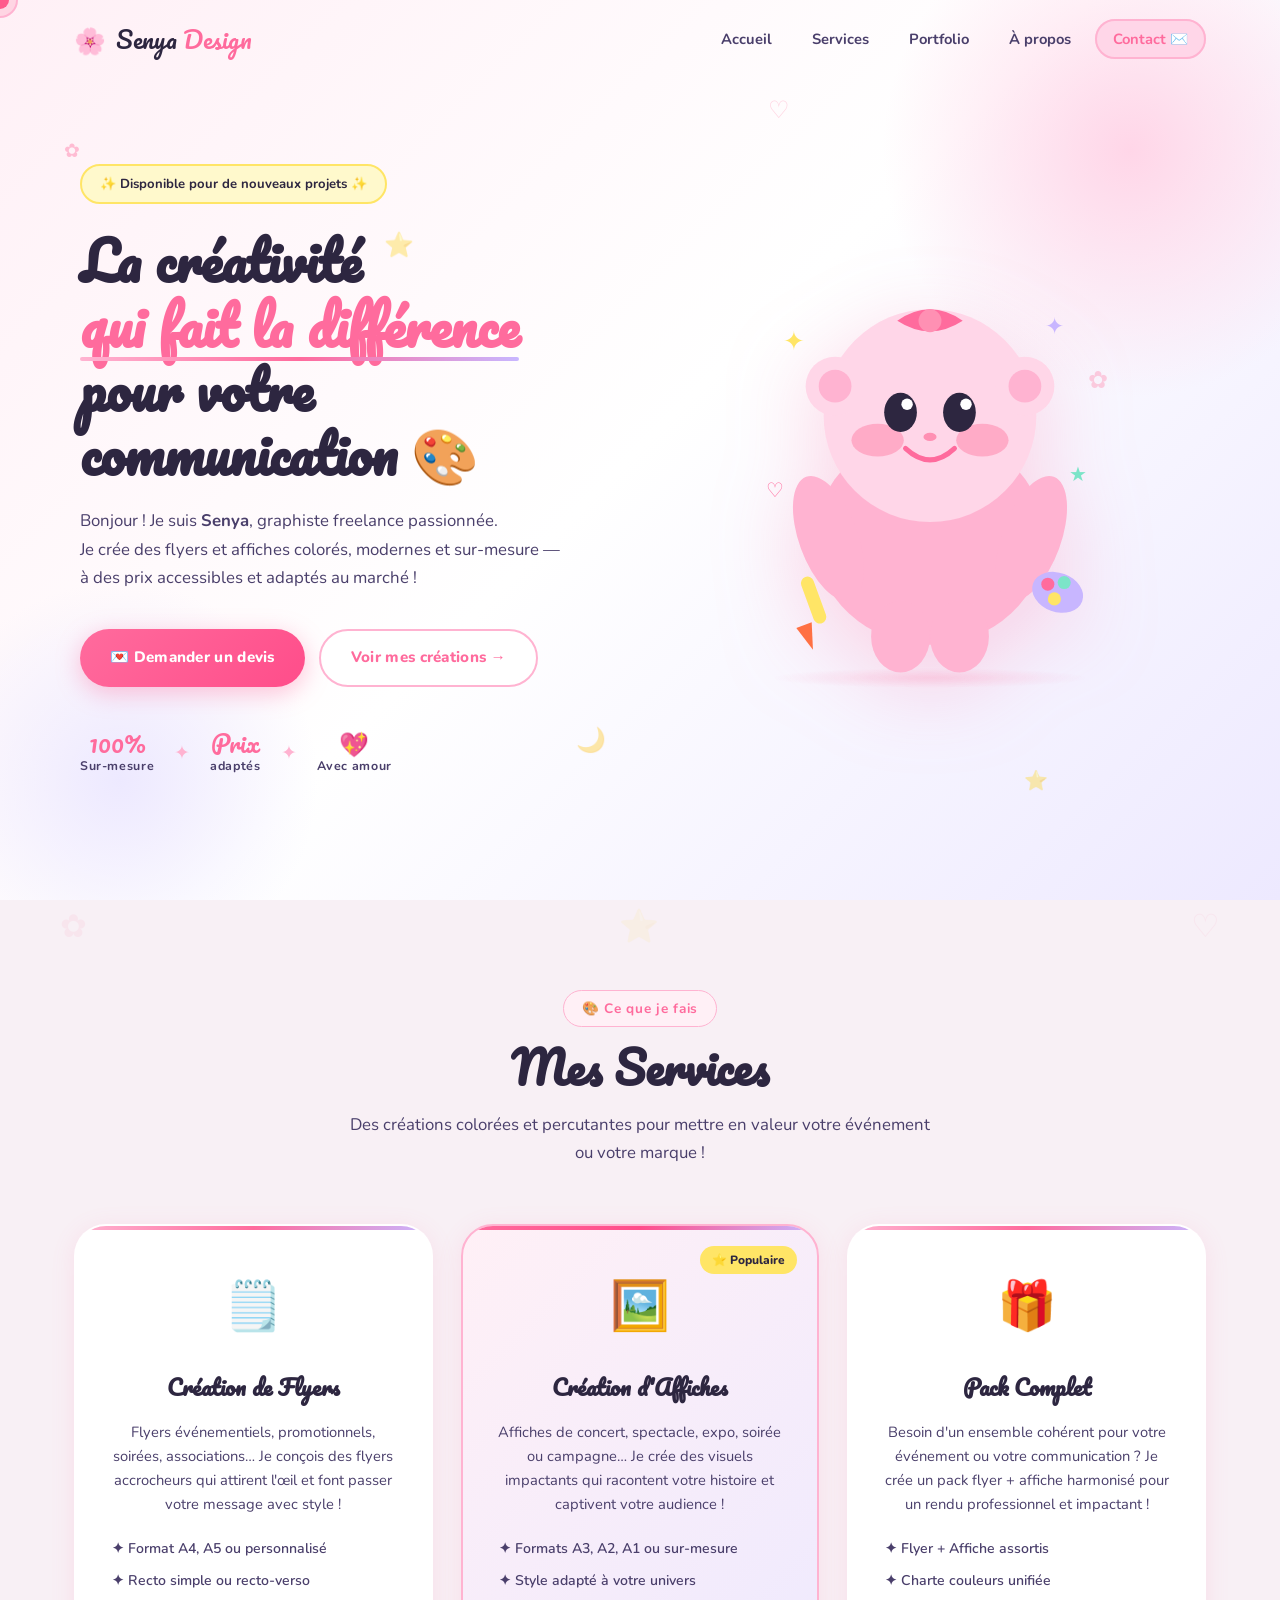
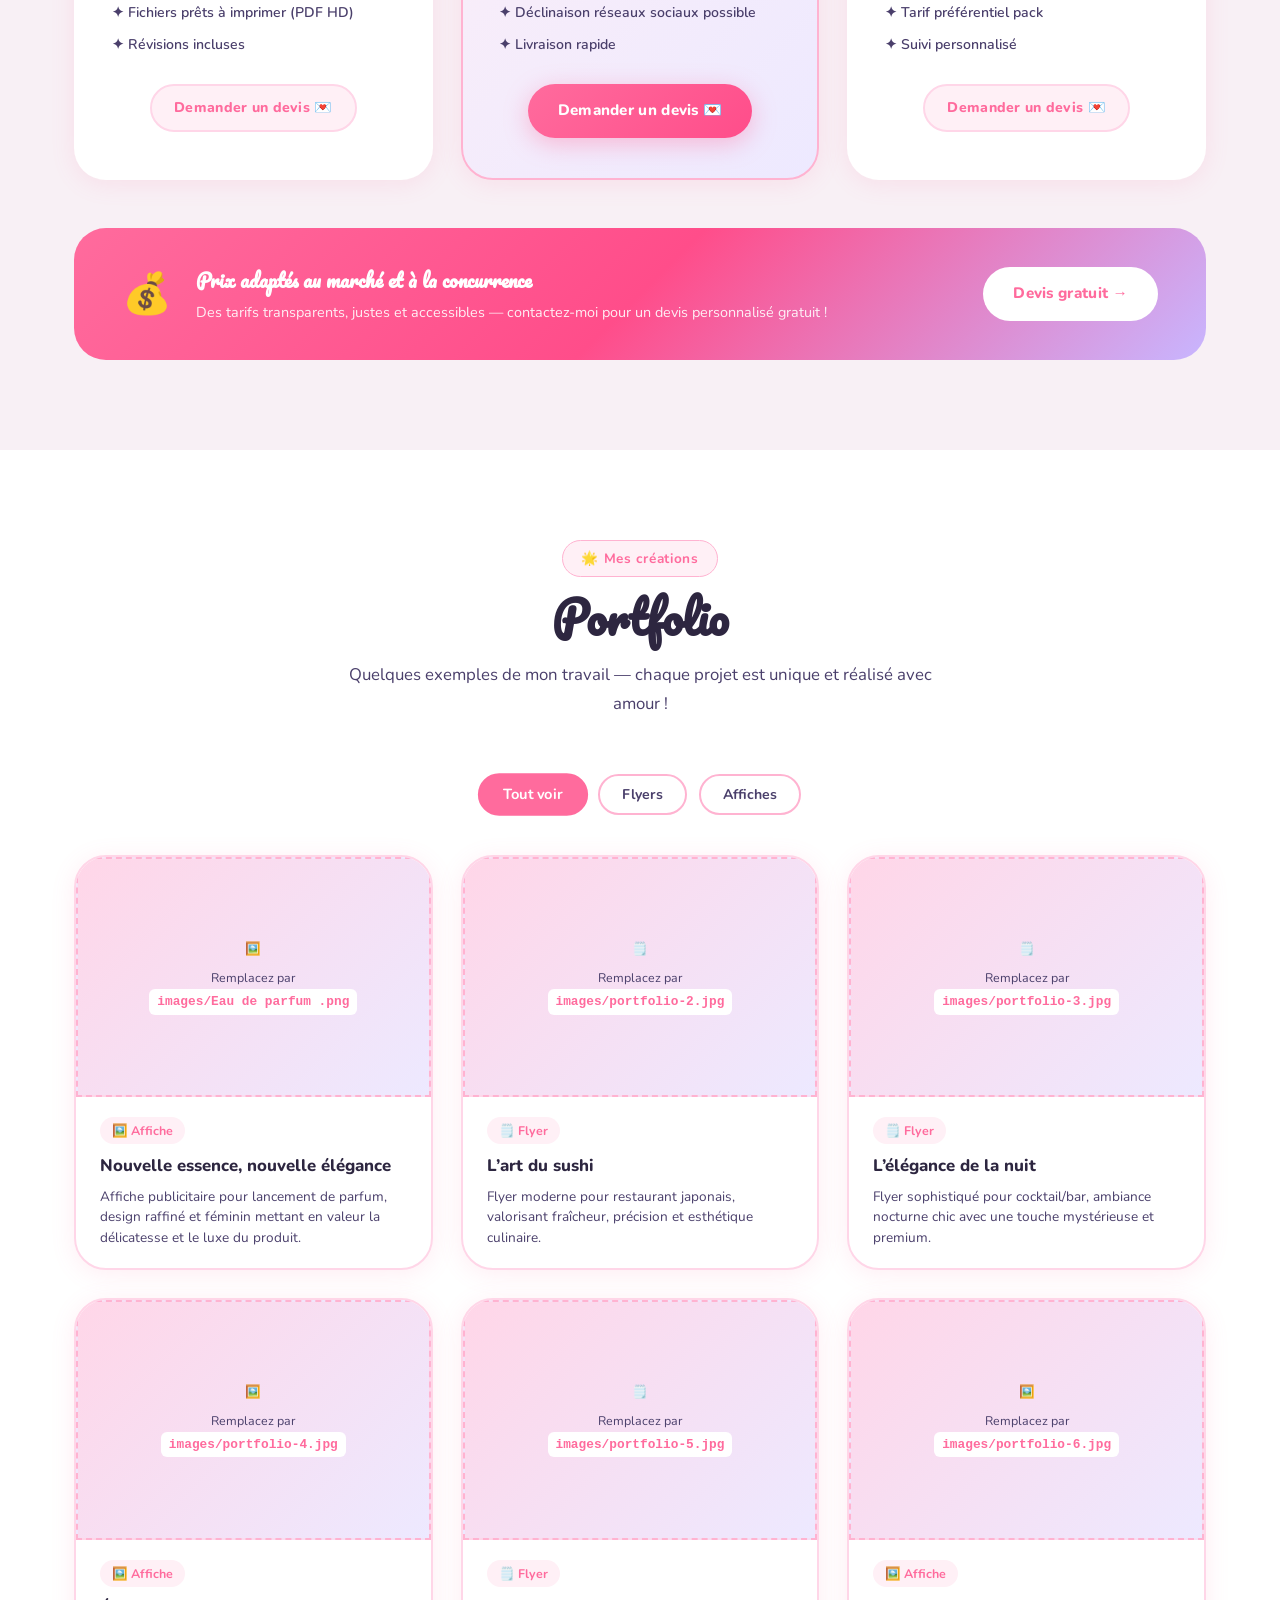
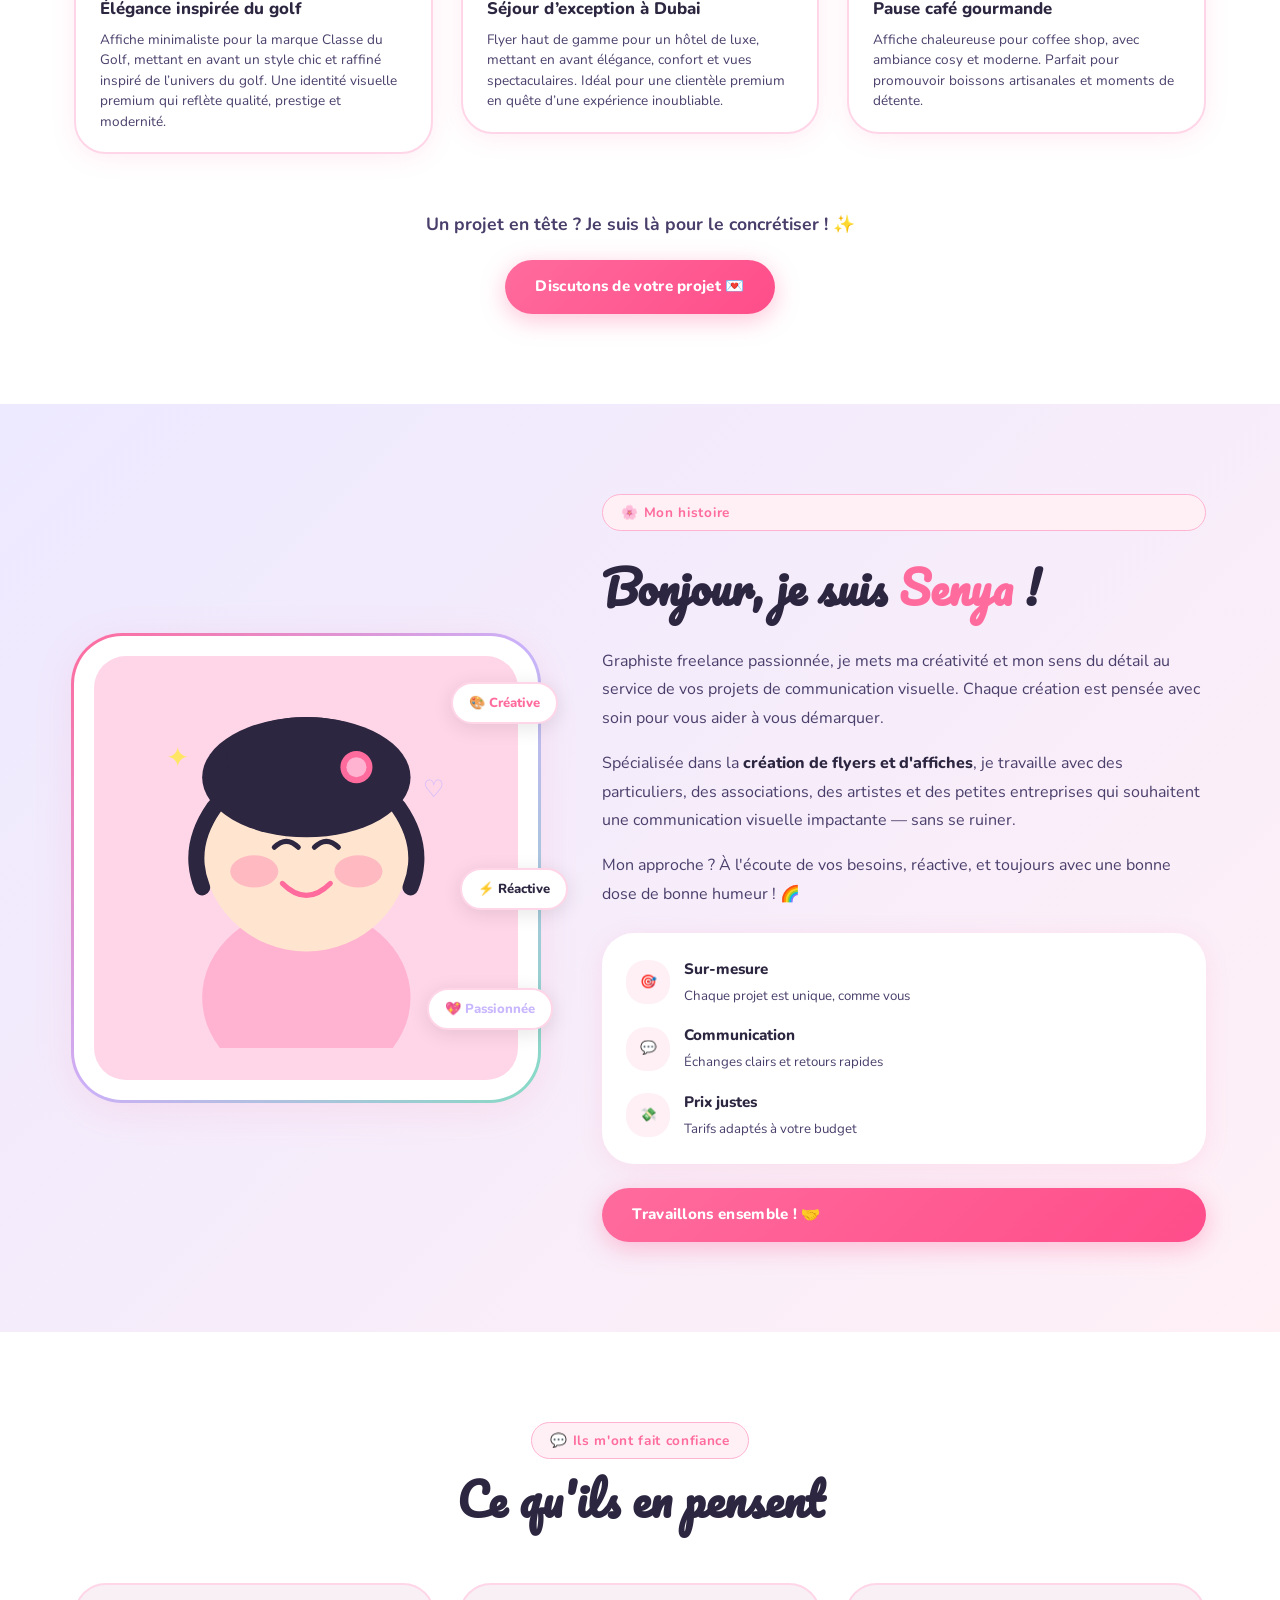
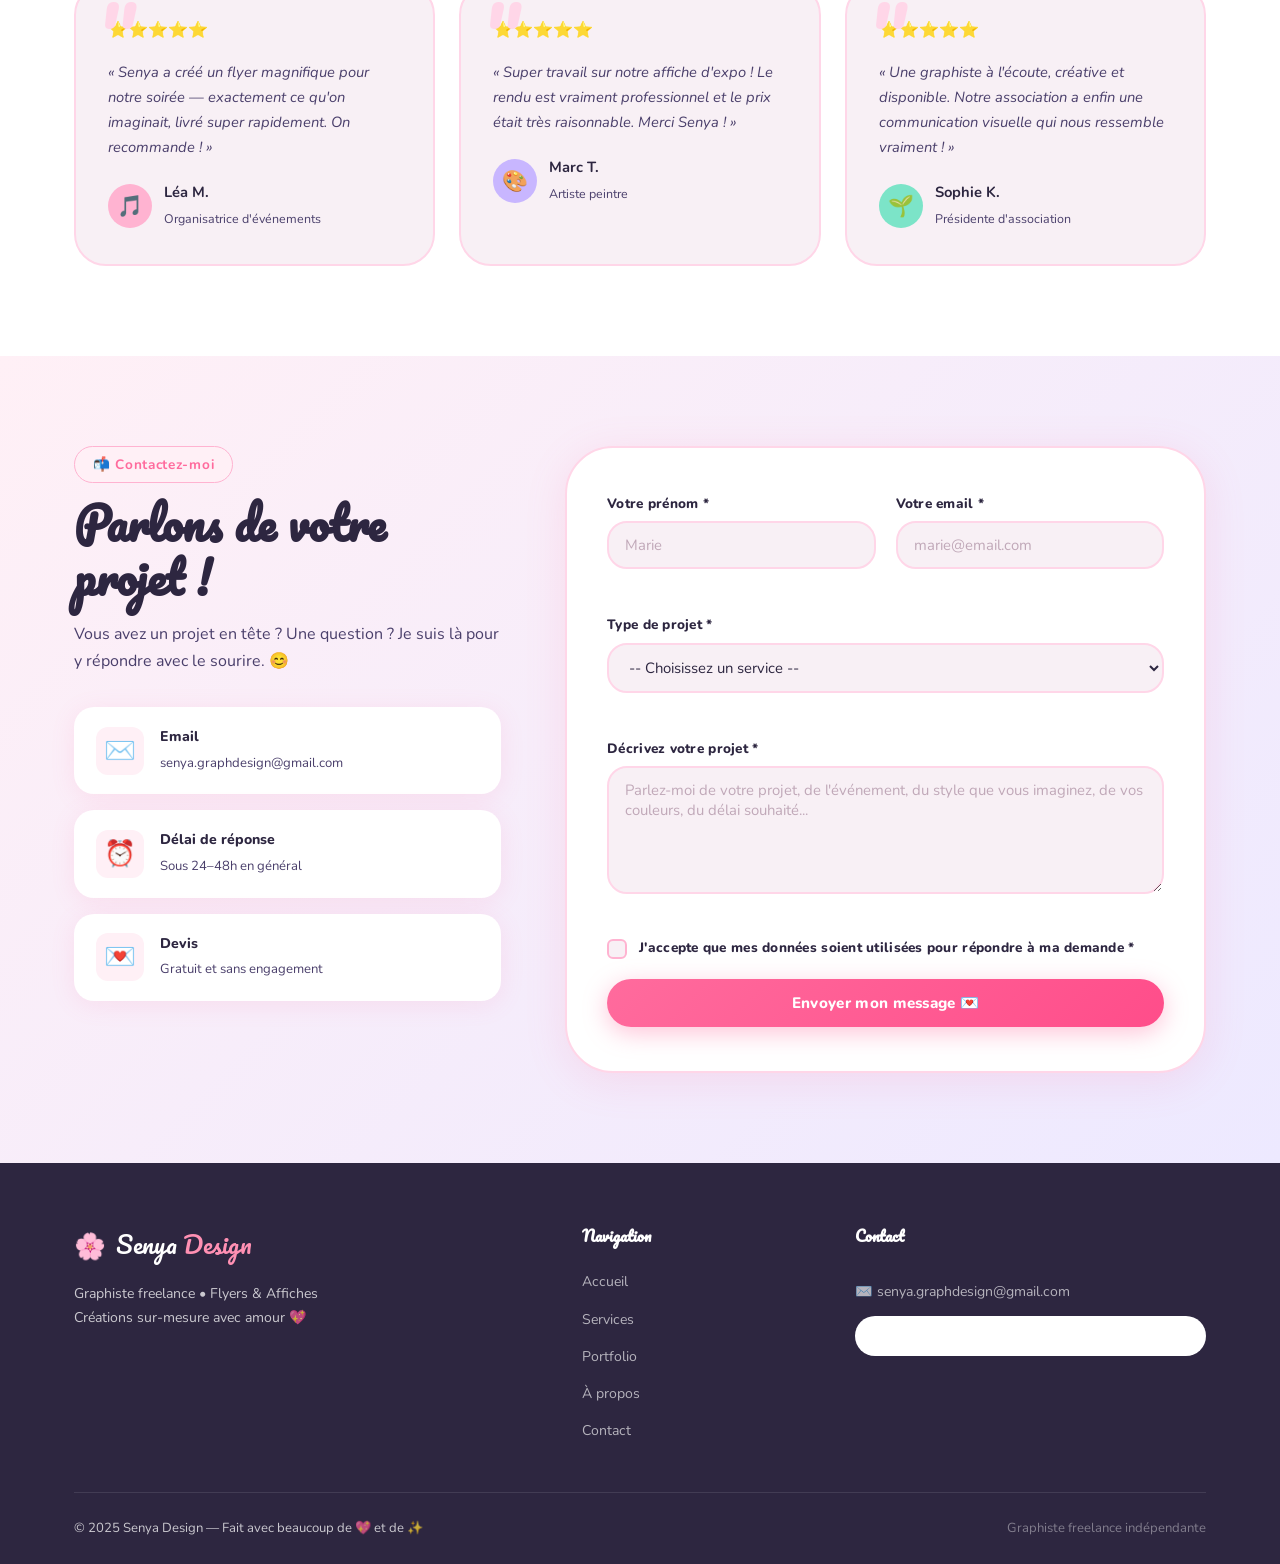
==== index.html @ 4366ac1c "Add files via upload" ====
<!DOCTYPE html>
<html lang="fr">
<head>
  <!-- =============================================
       META & SEO
       ============================================= -->
  <meta charset="UTF-8" />
  <meta name="viewport" content="width=device-width, initial-scale=1.0" />
  <meta name="description" content="Senya Design – Graphiste freelance spécialisée dans la création de flyers et affiches. Des créations colorées, modernes et à prix adaptés." />
  <meta name="keywords" content="graphiste freelance, flyers, affiches, création graphique, Senya Design" />
  <meta name="author" content="Senya Design" />
  <title>Senya Design ✨ – Graphiste Freelance</title>

  <!-- Feuille de style principale -->
  <link rel="stylesheet" href="style.css" />

  <!-- Google Fonts : Nunito (corps) + Pacifico (titres) -->
  <link rel="preconnect" href="https://fonts.googleapis.com" />
  <link rel="preconnect" href="https://fonts.gstatic.com" crossorigin />
  <link href="https://fonts.googleapis.com/css2?family=Nunito:wght@400;600;700;800;900&family=Pacifico&display=swap" rel="stylesheet" />
</head>
<body>

  <!-- =============================================
       CURSEUR PERSONNALISÉ
       ============================================= -->
  <div class="cursor" id="cursor"></div>
  <div class="cursor-trail" id="cursorTrail"></div>

  <!-- =============================================
       NAVIGATION
       ============================================= -->
  <header id="navbar">
    <nav class="nav-container">
      <!-- Logo -->
      <a href="#accueil" class="logo">
        <span class="logo-icon">🌸</span>
        <span class="logo-text">Senya <span class="logo-accent">Design</span></span>
      </a>

      <!-- Liens de navigation (desktop) -->
      <ul class="nav-links" id="navLinks">
        <li><a href="#accueil" class="nav-link">Accueil</a></li>
        <li><a href="#services" class="nav-link">Services</a></li>
        <li><a href="#portfolio" class="nav-link">Portfolio</a></li>
        <li><a href="#apropos" class="nav-link">À propos</a></li>
        <li><a href="#contact" class="nav-link nav-cta">Contact ✉️</a></li>
      </ul>

      <!-- Bouton hamburger (mobile) -->
      <button class="hamburger" id="hamburger" aria-label="Menu" aria-expanded="false">
        <span></span>
        <span></span>
        <span></span>
      </button>
    </nav>
  </header>

  <!-- =============================================
       HERO – SECTION ACCUEIL
       ============================================= -->
  <section id="accueil" class="hero">
    <!-- Éléments décoratifs flottants en arrière-plan -->
    <div class="floating-shapes" aria-hidden="true">
      <div class="shape shape-1">✿</div>
      <div class="shape shape-2">⭐</div>
      <div class="shape shape-3">♡</div>
      <div class="shape shape-4">✦</div>
      <div class="shape shape-5">🌙</div>
      <div class="shape shape-6">✿</div>
      <div class="shape shape-7">♡</div>
      <div class="shape shape-8">⭐</div>
    </div>

    <div class="hero-content">
      <!-- Badge animé -->
      <div class="hero-badge fade-in">✨ Disponible pour de nouveaux projets ✨</div>

      <!-- Titre principal -->
      <h1 class="hero-title fade-in delay-1">
        La créativité
        <span class="title-highlight">qui fait la différence</span>
        pour votre communication 🎨
      </h1>

      <!-- Sous-titre -->
      <p class="hero-subtitle fade-in delay-2">
        Bonjour ! Je suis <strong>Senya</strong>, graphiste freelance passionnée.<br />
        Je crée des flyers et affiches colorés, modernes et sur-mesure — à des prix accessibles et adaptés au marché !
      </p>

      <!-- Boutons call-to-action -->
      <div class="hero-buttons fade-in delay-3">
        <a href="#contact" class="btn btn-primary">
          💌 Demander un devis
        </a>
        <a href="#portfolio" class="btn btn-secondary">
          Voir mes créations →
        </a>
      </div>

      <!-- Petits indicateurs de confiance -->
      <div class="hero-stats fade-in delay-4">
        <div class="stat">
          <span class="stat-number">100%</span>
          <span class="stat-label">Sur-mesure</span>
        </div>
        <div class="stat-divider">✦</div>
        <div class="stat">
          <span class="stat-number">Prix</span>
          <span class="stat-label">adaptés</span>
        </div>
        <div class="stat-divider">✦</div>
        <div class="stat">
          <span class="stat-number">💖</span>
          <span class="stat-label">Avec amour</span>
        </div>
      </div>
    </div>

    <!-- Mascotte kawaii (SVG inline) -->
    <div class="hero-mascot fade-in delay-2" aria-hidden="true">
      <svg viewBox="0 0 220 260" xmlns="http://www.w3.org/2000/svg" class="mascot-svg">
        <!-- Corps principal -->
        <ellipse cx="110" cy="175" rx="70" ry="65" fill="#FFB3D1"/>
        <!-- Tête -->
        <circle cx="110" cy="100" r="65" fill="#FFD6E8"/>
        <!-- Joues roses -->
        <ellipse cx="78" cy="115" rx="16" ry="10" fill="#FF90B3" opacity="0.6"/>
        <ellipse cx="142" cy="115" rx="16" ry="10" fill="#FF90B3" opacity="0.6"/>
        <!-- Yeux -->
        <ellipse cx="92" cy="98" rx="10" ry="12" fill="#2D2640"/>
        <ellipse cx="128" cy="98" rx="10" ry="12" fill="#2D2640"/>
        <!-- Reflets des yeux -->
        <circle cx="96" cy="93" r="3.5" fill="white"/>
        <circle cx="132" cy="93" r="3.5" fill="white"/>
        <!-- Bouche souriante -->
        <path d="M95 120 Q110 134 125 120" stroke="#FF6B9D" stroke-width="3" fill="none" stroke-linecap="round"/>
        <!-- Nez -->
        <ellipse cx="110" cy="113" rx="4" ry="2.5" fill="#FF90B3"/>
        <!-- Oreilles rondes / accessoires kawaii -->
        <circle cx="52" cy="82" r="18" fill="#FFD6E8"/>
        <circle cx="52" cy="82" r="10" fill="#FFB3D1"/>
        <circle cx="168" cy="82" r="18" fill="#FFD6E8"/>
        <circle cx="168" cy="82" r="10" fill="#FFB3D1"/>
        <!-- Petit nœud sur la tête -->
        <path d="M90 42 Q110 28 130 42 Q110 55 90 42Z" fill="#FF6B9D"/>
        <circle cx="110" cy="42" r="7" fill="#FF90B3"/>
        <!-- Bras avec crayon -->
        <ellipse cx="48" cy="175" rx="18" ry="40" fill="#FFB3D1" transform="rotate(-20 48 175)"/>
        <rect x="30" y="200" width="8" height="30" rx="4" fill="#FFE566" transform="rotate(-20 30 200)"/>
        <polygon points="28,228 38,228 33,244" fill="#FF7043" transform="rotate(-20 33 228)"/>
        <!-- Bras droit -->
        <ellipse cx="172" cy="175" rx="18" ry="40" fill="#FFB3D1" transform="rotate(20 172 175)"/>
        <!-- Palette dans la main droite -->
        <ellipse cx="188" cy="208" rx="16" ry="12" fill="#C8B6FF" transform="rotate(20 188 208)"/>
        <circle cx="182" cy="203" r="4" fill="#FF6B9D"/>
        <circle cx="192" cy="202" r="4" fill="#7CE4C8"/>
        <circle cx="186" cy="212" r="4" fill="#FFE566"/>
        <!-- Jambes -->
        <ellipse cx="92" cy="235" rx="18" ry="22" fill="#FFB3D1"/>
        <ellipse cx="128" cy="235" rx="18" ry="22" fill="#FFB3D1"/>
        <!-- Petites étoiles autour -->
        <text x="20" y="60" font-size="16" fill="#FFE566">✦</text>
        <text x="180" y="50" font-size="14" fill="#C8B6FF">✦</text>
        <text x="10" y="150" font-size="12" fill="#FF6B9D">♡</text>
        <text x="195" y="140" font-size="12" fill="#7CE4C8">★</text>
      </svg>
      <!-- Ombre au sol -->
      <div class="mascot-shadow"></div>
    </div>
  </section>

  <!-- =============================================
       SERVICES
       ============================================= -->
  <section id="services" class="services section">
    <!-- Décoration en arrière-plan -->
    <div class="section-deco" aria-hidden="true">
      <span>✿</span><span>⭐</span><span>♡</span>
    </div>

    <div class="container">
      <div class="section-header">
        <span class="section-tag">🎨 Ce que je fais</span>
        <h2 class="section-title">Mes Services</h2>
        <p class="section-subtitle">Des créations colorées et percutantes pour mettre en valeur votre événement ou votre marque !</p>
      </div>

      <div class="services-grid">
        <!-- Carte Service 1 : Flyers -->
        <article class="service-card reveal">
          <div class="service-icon">🗒️</div>
          <h3 class="service-title">Création de Flyers</h3>
          <p class="service-desc">
            Flyers événementiels, promotionnels, soirées, associations… Je conçois des flyers accrocheurs qui attirent l'œil et font passer votre message avec style !
          </p>
          <ul class="service-list">
            <li>✦ Format A4, A5 ou personnalisé</li>
            <li>✦ Recto simple ou recto-verso</li>
            <li>✦ Fichiers prêts à imprimer (PDF HD)</li>
            <li>✦ Révisions incluses</li>
          </ul>
          <a href="#contact" class="btn btn-card">Demander un devis 💌</a>
        </article>

        <!-- Carte Service 2 : Affiches -->
        <article class="service-card service-card--featured reveal">
          <div class="featured-badge">⭐ Populaire</div>
          <div class="service-icon">🖼️</div>
          <h3 class="service-title">Création d'Affiches</h3>
          <p class="service-desc">
            Affiches de concert, spectacle, expo, soirée ou campagne… Je crée des visuels impactants qui racontent votre histoire et captivent votre audience !
          </p>
          <ul class="service-list">
            <li>✦ Formats A3, A2, A1 ou sur-mesure</li>
            <li>✦ Style adapté à votre univers</li>
            <li>✦ Déclinaison réseaux sociaux possible</li>
            <li>✦ Livraison rapide</li>
          </ul>
          <a href="#contact" class="btn btn-primary">Demander un devis 💌</a>
        </article>

        <!-- Carte Service 3 : Pack -->
        <article class="service-card reveal">
          <div class="service-icon">🎁</div>
          <h3 class="service-title">Pack Complet</h3>
          <p class="service-desc">
            Besoin d'un ensemble cohérent pour votre événement ou votre communication ? Je crée un pack flyer + affiche harmonisé pour un rendu professionnel et impactant !
          </p>
          <ul class="service-list">
            <li>✦ Flyer + Affiche assortis</li>
            <li>✦ Charte couleurs unifiée</li>
            <li>✦ Tarif préférentiel pack</li>
            <li>✦ Suivi personnalisé</li>
          </ul>
          <a href="#contact" class="btn btn-card">Demander un devis 💌</a>
        </article>
      </div>

      <!-- Bandeau tarifs -->
      <div class="pricing-banner reveal">
        <div class="pricing-icon">💰</div>
        <div class="pricing-text">
          <strong>Prix adaptés au marché et à la concurrence</strong>
          <span>Des tarifs transparents, justes et accessibles — contactez-moi pour un devis personnalisé gratuit !</span>
        </div>
        <a href="#contact" class="btn btn-white">Devis gratuit →</a>
      </div>
    </div>
  </section>

  <!-- =============================================
       PORTFOLIO
       ============================================= -->
  <section id="portfolio" class="portfolio section">
    <div class="container">
      <div class="section-header">
        <span class="section-tag">🌟 Mes créations</span>
        <h2 class="section-title">Portfolio</h2>
        <p class="section-subtitle">Quelques exemples de mon travail — chaque projet est unique et réalisé avec amour !</p>
      </div>

      <!-- Filtres portfolio -->
      <div class="portfolio-filters reveal">
        <button class="filter-btn filter-btn--active" data-filter="all">Tout voir</button>
        <button class="filter-btn" data-filter="flyer">Flyers</button>
        <button class="filter-btn" data-filter="affiche">Affiches</button>
      </div>

      <!-- ================================================
           GRILLE PORTFOLIO
           ================================================
           COMMENT AJOUTER VOS CRÉATIONS :
           1. Créez un dossier "images/" à côté de index.html
           2. Placez vos fichiers image dedans (JPG, PNG ou WebP)
           3. Remplacez le src="images/portfolio-X.jpg" par le
              nom exact de votre fichier
           4. Mettez à jour le titre, la description et la catégorie
              (data-category="flyer" ou data-category="affiche")
           5. Supprimez cette zone de commentaire quand c'est fait !
           ================================================ -->
      <div class="portfolio-grid" id="portfolioGrid">

        <!-- ✏️ ITEM 1 — Remplacez par votre 1ère création (Affiche) -->
        <article class="portfolio-item reveal" data-category="affiche">
          <div class="portfolio-card">

            <!-- 🖼️ REMPLACER ICI : changez "images/portfolio-1.jpg" par votre fichier image -->
            <!-- Taille recommandée : 800×600 px minimum, format JPG ou PNG -->
            <div class="portfolio-img-wrapper">
              <img
                src="images/Eau de parfum .png"
                alt="Affiche – votre titre ici"
                class="portfolio-img"
                loading="lazy"
                onerror="this.parentElement.classList.add('img-placeholder')"
              />
              <!-- Ce texte s'affiche uniquement si l'image est manquante -->
              <div class="placeholder-label">
                <span class="placeholder-icon">🖼️</span>
                <span>Remplacez par<br/><strong>images/Eau de parfum .png</strong></span>
              </div>
            </div>

            <div class="portfolio-info">
              <span class="portfolio-cat">🖼️ Affiche</span>
              <!-- ✏️ Changez le titre et la description ci-dessous -->
              <h3 class="portfolio-name">Nouvelle essence, nouvelle élégance</h3>
              <p class="portfolio-desc">Affiche publicitaire pour lancement de parfum, design raffiné et féminin mettant en valeur la délicatesse et le luxe du produit.</p>
            </div>
          </div>
        </article>

        <!-- ✏️ ITEM 2 — Remplacez par votre 2ème création (Flyer) -->
        <article class="portfolio-item reveal" data-category="flyer">
          <div class="portfolio-card">

            <!-- 🖼️ REMPLACER ICI : changez "images/portfolio-2.jpg" par votre fichier image -->
            <div class="portfolio-img-wrapper">
              <img
                src="images/sushi.png"
                alt="Flyer – votre titre ici"
                class="portfolio-img"
                loading="lazy"
                onerror="this.parentElement.classList.add('img-placeholder')"
              />
              <div class="placeholder-label">
                <span class="placeholder-icon">🗒️</span>
                <span>Remplacez par<br/><strong>images/portfolio-2.jpg</strong></span>
              </div>
            </div>

            <div class="portfolio-info">
              <span class="portfolio-cat">🗒️ Flyer</span>
              <h3 class="portfolio-name">L’art du sushi</h3>
              <p class="portfolio-desc">Flyer moderne pour restaurant japonais, valorisant fraîcheur, précision et esthétique culinaire.</p>
            </div>
          </div>
        </article>

        <!-- ✏️ ITEM 3 — Remplacez par votre 3ème création (Flyer) -->
        <article class="portfolio-item reveal" data-category="flyer">
          <div class="portfolio-card">

            <!-- 🖼️ REMPLACER ICI : changez "images/portfolio-3.jpg" par votre fichier image -->
            <div class="portfolio-img-wrapper">
              <img
                src="images/ruby.png"
                alt="Flyer – votre titre ici"
                class="portfolio-img"
                loading="lazy"
                onerror="this.parentElement.classList.add('img-placeholder')"
              />
              <div class="placeholder-label">
                <span class="placeholder-icon">🗒️</span>
                <span>Remplacez par<br/><strong>images/portfolio-3.jpg</strong></span>
              </div>
            </div>

            <div class="portfolio-info">
              <span class="portfolio-cat">🗒️ Flyer</span>
              <h3 class="portfolio-name">L’élégance de la nuit</h3>
              <p class="portfolio-desc">Flyer sophistiqué pour cocktail/bar, ambiance nocturne chic avec une touche mystérieuse et premium.</p>
            </div>
          </div>
        </article>

        <!-- ✏️ ITEM 4 — Remplacez par votre 4ème création (Affiche) -->
        <article class="portfolio-item reveal" data-category="affiche">
          <div class="portfolio-card">

            <!-- 🖼️ REMPLACER ICI : changez "images/portfolio-4.jpg" par votre fichier image -->
            <div class="portfolio-img-wrapper">
              <img
                src="images/place du golf.png"
                alt="Affiche – votre titre ici"
                class="portfolio-img"
                loading="lazy"
                onerror="this.parentElement.classList.add('img-placeholder')"
              />
              <div class="placeholder-label">
                <span class="placeholder-icon">🖼️</span>
                <span>Remplacez par<br/><strong>images/portfolio-4.jpg</strong></span>
              </div>
            </div>

            <div class="portfolio-info">
              <span class="portfolio-cat">🖼️ Affiche</span>
              <h3 class="portfolio-name">Élégance inspirée du golf</h3>
              <p class="portfolio-desc">Affiche minimaliste pour la marque Classe du Golf, mettant en avant un style chic et raffiné inspiré de l’univers du golf. Une identité visuelle premium qui reflète qualité, prestige et modernité.</p>
            </div>
          </div>
        </article>

        <!-- ✏️ ITEM 5 — Remplacez par votre 5ème création (Flyer) -->
        <article class="portfolio-item reveal" data-category="flyer">
          <div class="portfolio-card">

            <!-- 🖼️ REMPLACER ICI : changez "images/portfolio-5.jpg" par votre fichier image -->
            <div class="portfolio-img-wrapper">
              <img
                src="images/hotel flyer.png"
                alt="Flyer – votre titre ici"
                class="portfolio-img"
                loading="lazy"
                onerror="this.parentElement.classList.add('img-placeholder')"
              />
              <div class="placeholder-label">
                <span class="placeholder-icon">🗒️</span>
                <span>Remplacez par<br/><strong>images/portfolio-5.jpg</strong></span>
              </div>
            </div>

            <div class="portfolio-info">
              <span class="portfolio-cat">🗒️ Flyer</span>
              <h3 class="portfolio-name">Séjour d’exception à Dubai</h3>
              <p class="portfolio-desc">Flyer haut de gamme pour un hôtel de luxe, mettant en avant élégance, confort et vues spectaculaires. Idéal pour une clientèle premium en quête d’une expérience inoubliable.</p>
            </div>
          </div>
        </article>

        <!-- ✏️ ITEM 6 — Remplacez par votre 6ème création (Affiche) -->
        <article class="portfolio-item reveal" data-category="affiche">
          <div class="portfolio-card">

            <!-- 🖼️ REMPLACER ICI : changez "images/portfolio-6.jpg" par votre fichier image -->
            <div class="portfolio-img-wrapper">
              <img
                src="images/Coffee.png"
                alt="Affiche – votre titre ici"
                class="portfolio-img"
                loading="lazy"
                onerror="this.parentElement.classList.add('img-placeholder')"
              />
              <div class="placeholder-label">
                <span class="placeholder-icon">🖼️</span>
                <span>Remplacez par<br/><strong>images/portfolio-6.jpg</strong></span>
              </div>
            </div>

            <div class="portfolio-info">
              <span class="portfolio-cat">🖼️ Affiche</span>
              <h3 class="portfolio-name">Pause café gourmande</h3>
              <p class="portfolio-desc">Affiche chaleureuse pour coffee shop, avec ambiance cosy et moderne. Parfait pour promouvoir boissons artisanales et moments de détente.</p>
            </div>
          </div>
        </article>

      </div><!-- /portfolio-grid -->

      <!-- Bouton voir plus -->
      <div class="portfolio-cta reveal">
        <p>Un projet en tête ? Je suis là pour le concrétiser ! ✨</p>
        <a href="#contact" class="btn btn-primary">Discutons de votre projet 💌</a>
      </div>
    </div>
  </section>

  <!-- =============================================
       À PROPOS
       ============================================= -->
  <section id="apropos" class="about section">
    <div class="container about-container">

      <!-- Illustration / Photo de profil stylisée -->
      <div class="about-visual reveal">
        <div class="about-frame">
          <div class="about-avatar">
            <svg viewBox="0 0 180 180" xmlns="http://www.w3.org/2000/svg">
              <!-- Fond -->
              <circle cx="90" cy="90" r="85" fill="#FFD6E8"/>
              <!-- Corps -->
              <ellipse cx="90" cy="155" rx="52" ry="45" fill="#FFB3D1"/>
              <!-- Tête -->
              <circle cx="90" cy="80" r="52" fill="#FFE5D0"/>
              <!-- Joues -->
              <ellipse cx="64" cy="92" rx="12" ry="8" fill="#FF90B3" opacity="0.5"/>
              <ellipse cx="116" cy="92" rx="12" ry="8" fill="#FF90B3" opacity="0.5"/>
              <!-- Yeux fermés (souriants) -->
              <path d="M74 80 Q80 74 86 80" stroke="#2D2640" stroke-width="2.5" fill="none" stroke-linecap="round"/>
              <path d="M94 80 Q100 74 106 80" stroke="#2D2640" stroke-width="2.5" fill="none" stroke-linecap="round"/>
              <!-- Bouche -->
              <path d="M78 98 Q90 110 102 98" stroke="#FF6B9D" stroke-width="2.5" fill="none" stroke-linecap="round"/>
              <!-- Cheveux -->
              <ellipse cx="90" cy="45" rx="52" ry="30" fill="#2D2640"/>
              <ellipse cx="90" cy="35" rx="40" ry="20" fill="#2D2640"/>
              <!-- Mèches -->
              <path d="M44 60 Q30 80 38 100" stroke="#2D2640" stroke-width="8" fill="none" stroke-linecap="round"/>
              <path d="M136 60 Q150 80 142 100" stroke="#2D2640" stroke-width="8" fill="none" stroke-linecap="round"/>
              <!-- Accessoire cheveux -->
              <circle cx="115" cy="40" r="8" fill="#FF6B9D"/>
              <circle cx="115" cy="40" r="5" fill="#FFB3D1"/>
              <!-- Petits éléments déco -->
              <text x="20" y="40" font-size="14" fill="#FFE566">✦</text>
              <text x="148" y="55" font-size="12" fill="#C8B6FF">♡</text>
            </svg>
          </div>
        </div>

        <!-- Étiquettes flottantes -->
        <div class="about-tag about-tag-1">🎨 Créative</div>
        <div class="about-tag about-tag-2">⚡ Réactive</div>
        <div class="about-tag about-tag-3">💖 Passionnée</div>
      </div>

      <!-- Texte à propos -->
      <div class="about-text reveal">
        <span class="section-tag">🌸 Mon histoire</span>
        <h2 class="section-title">Bonjour, je suis <span class="text-pink">Senya</span> !</h2>

        <p>
          Graphiste freelance passionnée, je mets ma créativité et mon sens du détail au service de vos projets de communication visuelle. Chaque création est pensée avec soin pour vous aider à vous démarquer.
        </p>
        <p>
          Spécialisée dans la <strong>création de flyers et d'affiches</strong>, je travaille avec des particuliers, des associations, des artistes et des petites entreprises qui souhaitent une communication visuelle impactante — sans se ruiner.
        </p>
        <p>
          Mon approche ? À l'écoute de vos besoins, réactive, et toujours avec une bonne dose de bonne humeur ! 🌈
        </p>

        <!-- Valeurs -->
        <div class="about-values">
          <div class="value-item">
            <span class="value-icon">🎯</span>
            <div>
              <strong>Sur-mesure</strong>
              <span>Chaque projet est unique, comme vous</span>
            </div>
          </div>
          <div class="value-item">
            <span class="value-icon">💬</span>
            <div>
              <strong>Communication</strong>
              <span>Échanges clairs et retours rapides</span>
            </div>
          </div>
          <div class="value-item">
            <span class="value-icon">💸</span>
            <div>
              <strong>Prix justes</strong>
              <span>Tarifs adaptés à votre budget</span>
            </div>
          </div>
        </div>

        <a href="#contact" class="btn btn-primary">Travaillons ensemble ! 🤝</a>
      </div>

    </div>
  </section>

  <!-- =============================================
       TÉMOIGNAGES (section bonus)
       ============================================= -->
  <section class="testimonials section">
    <div class="container">
      <div class="section-header">
        <span class="section-tag">💬 Ils m'ont fait confiance</span>
        <h2 class="section-title">Ce qu'ils en pensent</h2>
      </div>
      <div class="testimonials-grid">
        <div class="testimonial-card reveal">
          <div class="testimonial-stars">⭐⭐⭐⭐⭐</div>
          <p class="testimonial-text">« Senya a créé un flyer magnifique pour notre soirée — exactement ce qu'on imaginait, livré super rapidement. On recommande ! »</p>
          <div class="testimonial-author">
            <div class="author-avatar" style="background:#FFB3D1;">🎵</div>
            <div>
              <strong>Léa M.</strong>
              <span>Organisatrice d'événements</span>
            </div>
          </div>
        </div>
        <div class="testimonial-card reveal">
          <div class="testimonial-stars">⭐⭐⭐⭐⭐</div>
          <p class="testimonial-text">« Super travail sur notre affiche d'expo ! Le rendu est vraiment professionnel et le prix était très raisonnable. Merci Senya ! »</p>
          <div class="testimonial-author">
            <div class="author-avatar" style="background:#C8B6FF;">🎨</div>
            <div>
              <strong>Marc T.</strong>
              <span>Artiste peintre</span>
            </div>
          </div>
        </div>
        <div class="testimonial-card reveal">
          <div class="testimonial-stars">⭐⭐⭐⭐⭐</div>
          <p class="testimonial-text">« Une graphiste à l'écoute, créative et disponible. Notre association a enfin une communication visuelle qui nous ressemble vraiment ! »</p>
          <div class="testimonial-author">
            <div class="author-avatar" style="background:#7CE4C8;">🌱</div>
            <div>
              <strong>Sophie K.</strong>
              <span>Présidente d'association</span>
            </div>
          </div>
        </div>
      </div>
    </div>
  </section>

  <!-- =============================================
       CONTACT
       ============================================= -->
  <section id="contact" class="contact section">
    <div class="container contact-container">

      <!-- Infos de contact -->
      <div class="contact-info reveal">
        <span class="section-tag">📬 Contactez-moi</span>
        <h2 class="section-title">Parlons de votre projet !</h2>
        <p>Vous avez un projet en tête ? Une question ? Je suis là pour y répondre avec le sourire. 😊</p>

        <div class="contact-details">
          <a href="mailto:senya.graphdesign@gmail.com" class="contact-item">
            <div class="contact-icon">✉️</div>
            <div>
              <strong>Email</strong>
              <span>senya.graphdesign@gmail.com</span>
            </div>
          </a>
          <div class="contact-item">
            <div class="contact-icon">⏰</div>
            <div>
              <strong>Délai de réponse</strong>
              <span>Sous 24–48h en général</span>
            </div>
          </div>
          <div class="contact-item">
            <div class="contact-icon">💌</div>
            <div>
              <strong>Devis</strong>
              <span>Gratuit et sans engagement</span>
            </div>
          </div>
        </div>
      </div>

      <!-- Formulaire de contact -->
      <div class="contact-form-wrapper reveal">
        <form id="contactForm" class="contact-form" novalidate>

          <!-- Notification de succès / erreur -->
          <div class="form-notification" id="formNotification" aria-live="polite"></div>

          <div class="form-row">
            <div class="form-group">
              <label for="name">Votre prénom *</label>
              <input type="text" id="name" name="name" placeholder="Marie" required />
              <span class="field-error" id="nameError"></span>
            </div>
            <div class="form-group">
              <label for="email">Votre email *</label>
              <input type="email" id="email" name="email" placeholder="marie@email.com" required />
              <span class="field-error" id="emailError"></span>
            </div>
          </div>

          <div class="form-group">
            <label for="service">Type de projet *</label>
            <select id="service" name="service" required>
              <option value="">-- Choisissez un service --</option>
              <option value="flyer">Création de flyer</option>
              <option value="affiche">Création d'affiche</option>
              <option value="pack">Pack flyer + affiche</option>
              <option value="autre">Autre / À discuter</option>
            </select>
            <span class="field-error" id="serviceError"></span>
          </div>

          <div class="form-group">
            <label for="message">Décrivez votre projet *</label>
            <textarea id="message" name="message" rows="5" placeholder="Parlez-moi de votre projet, de l'événement, du style que vous imaginez, de vos couleurs, du délai souhaité..." required></textarea>
            <span class="field-error" id="messageError"></span>
          </div>

          <div class="form-group form-group--checkbox">
            <label class="checkbox-label">
              <input type="checkbox" id="consent" name="consent" required />
              <span class="checkbox-custom"></span>
              J'accepte que mes données soient utilisées pour répondre à ma demande *
            </label>
            <span class="field-error" id="consentError"></span>
          </div>

          <button type="submit" class="btn btn-primary btn-full" id="submitBtn">
            <span class="btn-text">Envoyer mon message 💌</span>
            <span class="btn-loader" aria-hidden="true">⟳</span>
          </button>

        </form>
      </div>

    </div>
  </section>

  <!-- =============================================
       FOOTER
       ============================================= -->
  <footer class="footer">
    <div class="container">
      <div class="footer-top">
        <!-- Logo & slogan -->
        <div class="footer-brand">
          <a href="#accueil" class="logo">
            <span class="logo-icon">🌸</span>
            <span class="logo-text">Senya <span class="logo-accent">Design</span></span>
          </a>
          <p>Graphiste freelance • Flyers & Affiches<br/>Créations sur-mesure avec amour 💖</p>
        </div>

        <!-- Navigation rapide -->
        <div class="footer-nav">
          <h4>Navigation</h4>
          <ul>
            <li><a href="#accueil">Accueil</a></li>
            <li><a href="#services">Services</a></li>
            <li><a href="#portfolio">Portfolio</a></li>
            <li><a href="#apropos">À propos</a></li>
            <li><a href="#contact">Contact</a></li>
          </ul>
        </div>

        <!-- Contact rapide -->
        <div class="footer-contact">
          <h4>Contact</h4>
          <a href="mailto:senya.graphdesign@gmail.com">✉️ senya.graphdesign@gmail.com</a>
          <a href="#contact" class="btn btn-white btn-sm">Demander un devis →</a>
        </div>
      </div>

      <div class="footer-bottom">
        <p>© 2025 Senya Design — Fait avec beaucoup de 💖 et de ✨</p>
        <p class="footer-credits">Graphiste freelance indépendante</p>
      </div>
    </div>
  </footer>

  <!-- Bouton retour en haut -->
  <button class="back-to-top" id="backToTop" aria-label="Retour en haut">🌸</button>

  <!-- Script principal -->
  <script src="script.js"></script>
</body>
</html>
---- style.css ----
/* =============================================
   SENYA DESIGN — Feuille de style principale
   Style : Kawaii moderne, rose & pastel
   ============================================= */

/* =============================================
   1. VARIABLES CSS (palette & tokens)
   ============================================= */
:root {
  /* Couleurs principales */
  --pink-deep:    #FF6B9D;   /* Rose vif — CTA, accents */
  --pink-mid:     #FF90B3;   /* Rose moyen */
  --pink-light:   #FFB3D1;   /* Rose clair — fonds secondaires */
  --pink-pastel:  #FFD6E8;   /* Rose très pâle — arrière-plans */
  --pink-blush:   #FFF0F6;   /* Blush subtil */

  /* Couleurs complémentaires pastel */
  --lavender:     #C8B6FF;
  --lavender-light: #EDE9FF;
  --mint:         #7CE4C8;
  --mint-light:   #B5EAD7;
  --yellow:       #FFE566;
  --yellow-light: #FFF9CC;
  --peach:        #FFD0C2;
  --coral:        #FF9A7C;

  /* Neutres */
  --dark:         #2D2640;   /* Texte principal */
  --dark-soft:    #4A3F6B;   /* Texte secondaire */
  --white:        #FFFFFF;
  --off-white:    #FFF8FC;
  --gray-light:   #F8F0F5;

  /* Typographie */
  --font-display: 'Pacifico', cursive;
  --font-body:    'Nunito', sans-serif;

  /* Espacements */
  --section-gap:  90px;
  --radius-sm:    12px;
  --radius-md:    20px;
  --radius-lg:    32px;
  --radius-xl:    48px;
  --radius-full:  999px;

  /* Ombres */
  --shadow-soft:  0 4px 24px rgba(255, 107, 157, 0.12);
  --shadow-card:  0 8px 40px rgba(255, 107, 157, 0.15);
  --shadow-hover: 0 16px 60px rgba(255, 107, 157, 0.25);

  /* Transitions */
  --transition:   all 0.3s cubic-bezier(0.34, 1.56, 0.64, 1);
  --transition-smooth: all 0.4s ease;
}

/* =============================================
   2. RESET & BASE
   ============================================= */
*, *::before, *::after {
  margin: 0;
  padding: 0;
  box-sizing: border-box;
}

html {
  scroll-behavior: smooth;
  font-size: 16px;
}

body {
  font-family: var(--font-body);
  color: var(--dark);
  background-color: var(--white);
  line-height: 1.7;
  overflow-x: hidden;
  cursor: none; /* Curseur personnalisé activé */
}

/* Sur mobile, on désactive le curseur perso pour ne pas gêner */
@media (max-width: 768px) {
  body { cursor: auto; }
  .cursor, .cursor-trail { display: none; }
}

img, svg {
  max-width: 100%;
  display: block;
}

a {
  text-decoration: none;
  color: inherit;
}

ul {
  list-style: none;
}

button {
  cursor: pointer;
  border: none;
  background: none;
  font-family: var(--font-body);
}

/* =============================================
   3. CURSEUR PERSONNALISÉ
   ============================================= */
.cursor {
  width: 18px;
  height: 18px;
  background: var(--pink-deep);
  border-radius: 50%;
  position: fixed;
  top: 0; left: 0;
  pointer-events: none;
  z-index: 9999;
  transform: translate(-50%, -50%);
  transition: transform 0.1s ease, width 0.2s ease, height 0.2s ease, background 0.2s ease;
  mix-blend-mode: multiply;
}

.cursor-trail {
  width: 36px;
  height: 36px;
  background: rgba(255, 107, 157, 0.2);
  border: 2px solid var(--pink-light);
  border-radius: 50%;
  position: fixed;
  top: 0; left: 0;
  pointer-events: none;
  z-index: 9998;
  transform: translate(-50%, -50%);
  transition: transform 0.25s ease, width 0.3s ease, height 0.3s ease;
}

/* Curseur agrandi sur les liens & boutons */
body:has(a:hover) .cursor,
body:has(button:hover) .cursor {
  width: 28px;
  height: 28px;
  background: var(--pink-mid);
}

/* =============================================
   4. UTILITAIRES & ANIMATIONS
   ============================================= */

/* Conteneur centré */
.container {
  max-width: 1180px;
  margin: 0 auto;
  padding: 0 24px;
}

/* Sections */
.section {
  padding: var(--section-gap) 0;
}

/* En-tête de section réutilisable */
.section-header {
  text-align: center;
  margin-bottom: 56px;
}

.section-tag {
  display: inline-block;
  background: var(--pink-blush);
  color: var(--pink-deep);
  font-size: 0.85rem;
  font-weight: 700;
  letter-spacing: 0.05em;
  padding: 6px 18px;
  border-radius: var(--radius-full);
  border: 1.5px solid var(--pink-light);
  margin-bottom: 14px;
}

.section-title {
  font-family: var(--font-display);
  font-size: clamp(2rem, 4vw, 2.8rem);
  color: var(--dark);
  line-height: 1.2;
  margin-bottom: 16px;
}

.section-subtitle {
  font-size: 1.05rem;
  color: var(--dark-soft);
  max-width: 600px;
  margin: 0 auto;
}

/* Couleur d'accentuation texte */
.text-pink {
  color: var(--pink-deep);
}

/* ————— BOUTONS ————— */
.btn {
  display: inline-flex;
  align-items: center;
  gap: 8px;
  padding: 14px 30px;
  border-radius: var(--radius-full);
  font-family: var(--font-body);
  font-size: 0.95rem;
  font-weight: 800;
  letter-spacing: 0.02em;
  transition: var(--transition);
  position: relative;
  overflow: hidden;
}

/* Effet ripple au clic */
.btn::after {
  content: '';
  position: absolute;
  inset: 0;
  border-radius: inherit;
  background: rgba(255,255,255,0.2);
  opacity: 0;
  transition: opacity 0.2s;
}
.btn:active::after { opacity: 1; }

.btn-primary {
  background: linear-gradient(135deg, var(--pink-deep) 0%, #FF4D8A 100%);
  color: var(--white);
  box-shadow: 0 6px 24px rgba(255, 107, 157, 0.40);
}
.btn-primary:hover {
  transform: translateY(-3px) scale(1.02);
  box-shadow: 0 12px 36px rgba(255, 107, 157, 0.50);
}

.btn-secondary {
  background: var(--white);
  color: var(--pink-deep);
  border: 2.5px solid var(--pink-light);
}
.btn-secondary:hover {
  background: var(--pink-blush);
  border-color: var(--pink-deep);
  transform: translateY(-3px);
}

.btn-card {
  background: var(--pink-blush);
  color: var(--pink-deep);
  border: 2px solid var(--pink-pastel);
  padding: 10px 22px;
  font-size: 0.88rem;
}
.btn-card:hover {
  background: var(--pink-pastel);
  transform: translateY(-2px);
}

.btn-white {
  background: var(--white);
  color: var(--pink-deep);
  font-weight: 800;
}
.btn-white:hover {
  background: var(--pink-blush);
  transform: translateY(-2px);
}

.btn-sm {
  padding: 8px 18px;
  font-size: 0.85rem;
}

.btn-full {
  width: 100%;
  justify-content: center;
}

/* ————— ANIMATIONS D'ENTRÉE ————— */
.fade-in {
  opacity: 0;
  transform: translateY(24px);
  animation: fadeInUp 0.7s forwards;
}
.delay-1 { animation-delay: 0.15s; }
.delay-2 { animation-delay: 0.30s; }
.delay-3 { animation-delay: 0.45s; }
.delay-4 { animation-delay: 0.65s; }

@keyframes fadeInUp {
  to { opacity: 1; transform: translateY(0); }
}

/* ————— SCROLL REVEAL ————— */
.reveal {
  opacity: 0;
  transform: translateY(40px);
  transition: opacity 0.7s ease, transform 0.7s ease;
}
.reveal.visible {
  opacity: 1;
  transform: translateY(0);
}

/* =============================================
   5. NAVIGATION
   ============================================= */
#navbar {
  position: fixed;
  top: 0; left: 0; right: 0;
  z-index: 1000;
  padding: 18px 0;
  transition: all 0.3s ease;
}

/* Navbar avec fond après scroll */
#navbar.scrolled {
  background: rgba(255, 255, 255, 0.92);
  backdrop-filter: blur(16px);
  -webkit-backdrop-filter: blur(16px);
  padding: 12px 0;
  box-shadow: 0 2px 24px rgba(255, 107, 157, 0.10);
}

.nav-container {
  max-width: 1180px;
  margin: 0 auto;
  padding: 0 24px;
  display: flex;
  align-items: center;
  justify-content: space-between;
}

/* Logo */
.logo {
  display: flex;
  align-items: center;
  gap: 10px;
  font-family: var(--font-display);
  font-size: 1.5rem;
  color: var(--dark);
  transition: var(--transition);
}
.logo:hover { transform: scale(1.05); }
.logo-icon { font-size: 1.6rem; animation: spin 6s linear infinite; }
@keyframes spin { to { transform: rotate(360deg); } }
.logo-accent { color: var(--pink-deep); }

/* Liens de navigation */
.nav-links {
  display: flex;
  align-items: center;
  gap: 8px;
}

.nav-link {
  font-weight: 700;
  font-size: 0.92rem;
  color: var(--dark-soft);
  padding: 8px 16px;
  border-radius: var(--radius-full);
  transition: var(--transition);
  position: relative;
}
.nav-link:hover {
  color: var(--pink-deep);
  background: var(--pink-blush);
}

/* Lien CTA dans la navbar */
.nav-link.nav-cta {
  background: var(--pink-pastel);
  color: var(--pink-deep);
  border: 2px solid var(--pink-light);
}
.nav-link.nav-cta:hover {
  background: var(--pink-deep);
  color: var(--white);
  border-color: var(--pink-deep);
}

/* Hamburger (mobile) */
.hamburger {
  display: none;
  flex-direction: column;
  gap: 5px;
  padding: 8px;
  border-radius: var(--radius-sm);
  transition: background 0.2s;
}
.hamburger:hover { background: var(--pink-blush); }
.hamburger span {
  display: block;
  width: 26px;
  height: 3px;
  background: var(--dark);
  border-radius: 3px;
  transition: var(--transition);
}
/* Animation hamburger → croix */
.hamburger.open span:nth-child(1) { transform: translateY(8px) rotate(45deg); }
.hamburger.open span:nth-child(2) { opacity: 0; }
.hamburger.open span:nth-child(3) { transform: translateY(-8px) rotate(-45deg); }

/* =============================================
   6. HERO
   ============================================= */
.hero {
  min-height: 100svh;
  display: grid;
  grid-template-columns: 1fr 1fr;
  align-items: center;
  gap: 40px;
  padding: 120px 80px 80px;
  background: linear-gradient(135deg, var(--pink-blush) 0%, var(--white) 50%, var(--lavender-light) 100%);
  position: relative;
  overflow: hidden;
}

/* Fond décoratif du hero */
.hero::before {
  content: '';
  position: absolute;
  top: -100px; right: -100px;
  width: 500px; height: 500px;
  background: radial-gradient(circle, var(--pink-pastel) 0%, transparent 70%);
  border-radius: 50%;
  pointer-events: none;
}
.hero::after {
  content: '';
  position: absolute;
  bottom: -80px; left: -80px;
  width: 400px; height: 400px;
  background: radial-gradient(circle, var(--lavender-light) 0%, transparent 70%);
  border-radius: 50%;
  pointer-events: none;
}

/* Éléments flottants kawaii */
.floating-shapes {
  position: absolute;
  inset: 0;
  pointer-events: none;
  overflow: hidden;
}
.shape {
  position: absolute;
  font-size: 1.5rem;
  opacity: 0.4;
  animation: floatShape 6s ease-in-out infinite;
}
.shape-1  { top: 15%; left: 5%;  animation-delay: 0s;    font-size: 1.2rem; color: var(--pink-deep); }
.shape-2  { top: 25%; left: 30%; animation-delay: 1s;    font-size: 1.5rem; color: var(--yellow); }
.shape-3  { top: 10%; left: 60%; animation-delay: 2s;    color: var(--pink-mid); }
.shape-4  { top: 70%; left: 10%; animation-delay: 0.5s;  font-size: 1rem; color: var(--lavender); }
.shape-5  { top: 80%; left: 45%; animation-delay: 1.5s;  color: var(--pink-deep); }
.shape-6  { top: 40%; left: 85%; animation-delay: 3s;    color: var(--pink-mid); }
.shape-7  { top: 60%; left: 75%; animation-delay: 2.5s;  color: var(--coral); }
.shape-8  { top: 85%; left: 80%; animation-delay: 4s;    font-size: 1.2rem; color: var(--yellow); }

@keyframes floatShape {
  0%, 100% { transform: translateY(0) rotate(0deg); }
  50%       { transform: translateY(-18px) rotate(15deg); }
}

/* Contenu texte du hero */
.hero-content {
  position: relative;
  z-index: 1;
  max-width: 600px;
}

.hero-badge {
  display: inline-flex;
  align-items: center;
  gap: 6px;
  background: var(--yellow-light);
  color: var(--dark);
  border: 2px solid var(--yellow);
  border-radius: var(--radius-full);
  padding: 7px 18px;
  font-size: 0.82rem;
  font-weight: 700;
  margin-bottom: 24px;
}

.hero-title {
  font-family: var(--font-display);
  font-size: clamp(2.2rem, 4.5vw, 3.4rem);
  line-height: 1.18;
  color: var(--dark);
  margin-bottom: 22px;
}
.title-highlight {
  color: var(--pink-deep);
  position: relative;
  display: inline-block;
}
/* Soulignement décoratif ondulé */
.title-highlight::after {
  content: '';
  position: absolute;
  bottom: -4px; left: 0; right: 0;
  height: 4px;
  background: linear-gradient(90deg, var(--pink-light), var(--pink-deep), var(--lavender));
  border-radius: 4px;
}

.hero-subtitle {
  font-size: 1.05rem;
  color: var(--dark-soft);
  margin-bottom: 36px;
  max-width: 480px;
}

.hero-buttons {
  display: flex;
  flex-wrap: wrap;
  gap: 14px;
  margin-bottom: 44px;
}

/* Statistiques du hero */
.hero-stats {
  display: flex;
  align-items: center;
  gap: 20px;
  flex-wrap: wrap;
}
.stat {
  display: flex;
  flex-direction: column;
  align-items: center;
}
.stat-number {
  font-family: var(--font-display);
  font-size: 1.5rem;
  color: var(--pink-deep);
  line-height: 1;
}
.stat-label {
  font-size: 0.78rem;
  font-weight: 700;
  color: var(--dark-soft);
  letter-spacing: 0.05em;
}
.stat-divider {
  color: var(--pink-light);
  font-size: 1.2rem;
}

/* Mascotte */
.hero-mascot {
  position: relative;
  z-index: 1;
  display: flex;
  flex-direction: column;
  align-items: center;
  justify-content: center;
}
.mascot-svg {
  width: min(360px, 90%);
  filter: drop-shadow(0 20px 40px rgba(255, 107, 157, 0.25));
  animation: mascotFloat 4s ease-in-out infinite;
}
@keyframes mascotFloat {
  0%, 100% { transform: translateY(0); }
  50%       { transform: translateY(-16px); }
}
.mascot-shadow {
  width: 60%;
  height: 20px;
  background: radial-gradient(ellipse, rgba(255,107,157,0.2) 0%, transparent 70%);
  border-radius: 50%;
  margin-top: -10px;
  animation: shadowPulse 4s ease-in-out infinite;
}
@keyframes shadowPulse {
  0%, 100% { transform: scaleX(1); opacity: 0.5; }
  50%       { transform: scaleX(0.7); opacity: 0.2; }
}

/* =============================================
   7. SERVICES
   ============================================= */
.services {
  background: var(--gray-light);
  position: relative;
  overflow: hidden;
}

/* Éléments décoratifs de section */
.section-deco {
  position: absolute;
  top: 0; left: 0; right: 0;
  display: flex;
  justify-content: space-between;
  padding: 0 60px;
  font-size: 2rem;
  opacity: 0.08;
  color: var(--pink-deep);
  pointer-events: none;
}

.services-grid {
  display: grid;
  grid-template-columns: repeat(3, 1fr);
  gap: 28px;
  margin-bottom: 48px;
}

/* Carte service */
.service-card {
  background: var(--white);
  border-radius: var(--radius-lg);
  padding: 40px 32px;
  text-align: center;
  border: 2px solid transparent;
  box-shadow: var(--shadow-soft);
  transition: var(--transition-smooth);
  position: relative;
  overflow: hidden;
}
.service-card::before {
  content: '';
  position: absolute;
  top: 0; left: 0; right: 0;
  height: 4px;
  background: linear-gradient(90deg, var(--pink-light), var(--pink-deep), var(--lavender));
}
.service-card:hover {
  transform: translateY(-8px);
  border-color: var(--pink-light);
  box-shadow: var(--shadow-hover);
}

/* Carte featured (mise en avant) */
.service-card--featured {
  background: linear-gradient(135deg, var(--pink-blush) 0%, var(--lavender-light) 100%);
  border-color: var(--pink-light);
}
.service-card--featured::before {
  background: linear-gradient(90deg, var(--pink-deep), #FF4D8A, var(--lavender));
}

.featured-badge {
  position: absolute;
  top: 20px; right: 20px;
  background: var(--yellow);
  color: var(--dark);
  font-size: 0.75rem;
  font-weight: 800;
  padding: 4px 12px;
  border-radius: var(--radius-full);
}

.service-icon {
  font-size: 3rem;
  margin-bottom: 20px;
  display: block;
  animation: iconBounce 2.5s ease-in-out infinite;
}
@keyframes iconBounce {
  0%, 100% { transform: scale(1); }
  50%       { transform: scale(1.12); }
}

.service-title {
  font-family: var(--font-display);
  font-size: 1.4rem;
  color: var(--dark);
  margin-bottom: 14px;
}

.service-desc {
  color: var(--dark-soft);
  font-size: 0.92rem;
  margin-bottom: 20px;
  line-height: 1.65;
}

.service-list {
  text-align: left;
  margin-bottom: 28px;
  display: flex;
  flex-direction: column;
  gap: 8px;
}
.service-list li {
  font-size: 0.88rem;
  color: var(--dark-soft);
  font-weight: 600;
  padding-left: 4px;
}

/* Bandeau tarifs */
.pricing-banner {
  background: linear-gradient(135deg, var(--pink-deep) 0%, #FF4D8A 50%, var(--lavender) 100%);
  color: var(--white);
  border-radius: var(--radius-lg);
  padding: 32px 48px;
  display: flex;
  align-items: center;
  gap: 24px;
  flex-wrap: wrap;
}
.pricing-icon { font-size: 2.5rem; }
.pricing-text {
  flex: 1;
  display: flex;
  flex-direction: column;
  gap: 4px;
}
.pricing-text strong { font-size: 1.2rem; font-family: var(--font-display); }
.pricing-text span { font-size: 0.9rem; opacity: 0.9; }

/* =============================================
   8. PORTFOLIO
   ============================================= */
.portfolio {
  background: var(--white);
}

/* Filtres */
.portfolio-filters {
  display: flex;
  justify-content: center;
  gap: 12px;
  margin-bottom: 40px;
  flex-wrap: wrap;
}

.filter-btn {
  padding: 9px 22px;
  border-radius: var(--radius-full);
  font-weight: 700;
  font-size: 0.88rem;
  border: 2px solid var(--pink-light);
  color: var(--dark-soft);
  background: var(--white);
  transition: var(--transition);
}
.filter-btn:hover,
.filter-btn--active {
  background: var(--pink-deep);
  color: var(--white);
  border-color: var(--pink-deep);
  transform: scale(1.04);
}

/* Grille portfolio */
.portfolio-grid {
  display: grid;
  grid-template-columns: repeat(3, 1fr);
  gap: 28px;
  margin-bottom: 56px;
}

.portfolio-item {
  transition: var(--transition-smooth);
}
.portfolio-item.hidden {
  display: none;
}

.portfolio-card {
  background: var(--white);
  border-radius: var(--radius-lg);
  overflow: hidden;
  border: 2px solid var(--pink-pastel);
  box-shadow: var(--shadow-soft);
  transition: var(--transition-smooth);
}
.portfolio-card:hover {
  transform: translateY(-8px);
  box-shadow: var(--shadow-hover);
  border-color: var(--pink-light);
}

/* ————— IMAGE PORTFOLIO (vraies créations) ————— */

/* Conteneur de l'image — hauteur fixe, overflow caché */
.portfolio-img-wrapper {
  position: relative;
  width: 100%;
  height: 240px;          /* Hauteur de la zone image — modifiez si besoin */
  overflow: hidden;
  background: var(--pink-blush); /* Fond pendant le chargement de l'image */
}

/* L'image elle-même */
.portfolio-img {
  width: 100%;
  height: 100%;
  object-fit: cover;      /* Remplit bien le cadre sans déformer */
  object-position: top;   /* Montre le haut de l'image en priorité */
  display: block;
  transition: transform 0.5s ease;
}

/* Zoom léger au survol */
.portfolio-card:hover .portfolio-img {
  transform: scale(1.05);
}

/* ————— PLACEHOLDER — affiché quand l'image est absente ————— */
/* Ce bloc est visible UNIQUEMENT si l'image ne se charge pas.
   Une fois votre vraie image ajoutée, il disparaît automatiquement. */

.img-placeholder {
  background: linear-gradient(135deg, var(--pink-pastel) 0%, var(--lavender-light) 100%);
  border: 2.5px dashed var(--pink-light);
}

/* Le texte d'instruction au centre */
.placeholder-label {
  position: absolute;
  inset: 0;
  display: flex;
  flex-direction: column;
  align-items: center;
  justify-content: center;
  gap: 10px;
  text-align: center;
  padding: 16px;
  /* Caché par défaut — visible seulement quand img-placeholder est actif */
  opacity: 0;
  pointer-events: none;
  transition: opacity 0.3s;
}

/* Rendre le placeholder visible quand l'image est manquante */
.img-placeholder .placeholder-label {
  opacity: 1;
}

/* Cacher l'image cassée quand le placeholder est actif */
.img-placeholder .portfolio-img {
  opacity: 0;
}

.placeholder-icon {
  font-size: 2.4rem;
}

.placeholder-label span {
  font-size: 0.78rem;
  color: var(--dark-soft);
  line-height: 1.5;
}

.placeholder-label strong {
  font-family: monospace;
  font-size: 0.8rem;
  color: var(--pink-deep);
  background: var(--white);
  padding: 3px 8px;
  border-radius: 6px;
  display: inline-block;
  margin-top: 2px;
}

/* Infos sous la maquette */
.portfolio-info {
  padding: 20px 24px;
}
.portfolio-cat {
  display: inline-block;
  font-size: 0.78rem;
  font-weight: 700;
  color: var(--pink-deep);
  background: var(--pink-blush);
  padding: 3px 12px;
  border-radius: var(--radius-full);
  margin-bottom: 8px;
}
.portfolio-name {
  font-size: 1.05rem;
  font-weight: 800;
  color: var(--dark);
  margin-bottom: 6px;
}
.portfolio-desc {
  font-size: 0.85rem;
  color: var(--dark-soft);
  line-height: 1.5;
}

/* CTA portfolio */
.portfolio-cta {
  text-align: center;
  display: flex;
  flex-direction: column;
  align-items: center;
  gap: 20px;
}
.portfolio-cta p {
  font-size: 1.1rem;
  font-weight: 700;
  color: var(--dark-soft);
}

/* =============================================
   9. À PROPOS
   ============================================= */
.about {
  background: linear-gradient(135deg, var(--lavender-light) 0%, var(--pink-blush) 100%);
}

.about-container {
  display: grid;
  grid-template-columns: 1fr 1.3fr;
  gap: 64px;
  align-items: center;
}

/* Visuel avatar */
.about-visual {
  position: relative;
}
.about-frame {
  border-radius: var(--radius-xl);
  padding: 20px;
  background: var(--white);
  box-shadow: var(--shadow-card);
  position: relative;
}
.about-frame::before {
  content: '';
  position: absolute;
  inset: -3px;
  border-radius: calc(var(--radius-xl) + 3px);
  background: linear-gradient(135deg, var(--pink-deep), var(--lavender), var(--mint));
  z-index: -1;
}
.about-avatar {
  border-radius: var(--radius-lg);
  overflow: hidden;
  background: var(--pink-pastel);
  aspect-ratio: 1;
  display: flex;
  align-items: center;
  justify-content: center;
}
.about-avatar svg { width: 85%; }

/* Étiquettes flottantes sur l'avatar */
.about-tag {
  position: absolute;
  background: var(--white);
  border-radius: var(--radius-full);
  padding: 8px 16px;
  font-size: 0.82rem;
  font-weight: 800;
  box-shadow: 0 4px 20px rgba(0,0,0,0.1);
  border: 2px solid var(--pink-pastel);
  white-space: nowrap;
  animation: floatShape 4s ease-in-out infinite;
}
.about-tag-1 { top: 10%; right: -20px; color: var(--pink-deep); animation-delay: 0s; }
.about-tag-2 { top: 50%; right: -30px; color: var(--dark); animation-delay: 1.5s; }
.about-tag-3 { bottom: 15%; right: -15px; color: var(--lavender); animation-delay: 0.8s; }

/* Texte à propos */
.about-text {
  display: flex;
  flex-direction: column;
  gap: 16px;
}
.about-text p {
  color: var(--dark-soft);
  line-height: 1.8;
}
.about-text strong { color: var(--dark); font-weight: 800; }

/* Valeurs */
.about-values {
  display: flex;
  flex-direction: column;
  gap: 16px;
  background: var(--white);
  border-radius: var(--radius-lg);
  padding: 24px;
  box-shadow: var(--shadow-soft);
  margin: 8px 0;
}
.value-item {
  display: flex;
  align-items: center;
  gap: 14px;
}
.value-icon {
  font-size: 1.5rem;
  width: 44px; height: 44px;
  background: var(--pink-blush);
  border-radius: var(--radius-md);
  display: flex;
  align-items: center;
  justify-content: center;
  flex-shrink: 0;
}
.value-item div {
  display: flex;
  flex-direction: column;
  gap: 2px;
}
.value-item strong { font-size: 0.95rem; color: var(--dark); }
.value-item span   { font-size: 0.83rem; color: var(--dark-soft); }

/* =============================================
   10. TÉMOIGNAGES
   ============================================= */
.testimonials {
  background: var(--white);
}
.testimonials-grid {
  display: grid;
  grid-template-columns: repeat(3, 1fr);
  gap: 24px;
}
.testimonial-card {
  background: var(--gray-light);
  border-radius: var(--radius-lg);
  padding: 32px;
  border: 2px solid var(--pink-pastel);
  transition: var(--transition-smooth);
  position: relative;
}
.testimonial-card:hover {
  transform: translateY(-6px);
  border-color: var(--pink-light);
  box-shadow: var(--shadow-card);
}
.testimonial-card::before {
  content: '"';
  font-family: var(--font-display);
  font-size: 5rem;
  color: var(--pink-pastel);
  position: absolute;
  top: 10px; left: 20px;
  line-height: 1;
  pointer-events: none;
}
.testimonial-stars { font-size: 1rem; margin-bottom: 16px; }
.testimonial-text {
  font-size: 0.92rem;
  color: var(--dark-soft);
  font-style: italic;
  line-height: 1.7;
  margin-bottom: 20px;
  position: relative;
}
.testimonial-author {
  display: flex;
  align-items: center;
  gap: 12px;
}
.author-avatar {
  width: 44px; height: 44px;
  border-radius: 50%;
  display: flex;
  align-items: center;
  justify-content: center;
  font-size: 1.3rem;
  flex-shrink: 0;
}
.testimonial-author strong { display: block; font-size: 0.92rem; color: var(--dark); }
.testimonial-author span { font-size: 0.78rem; color: var(--dark-soft); }

/* =============================================
   11. CONTACT
   ============================================= */
.contact {
  background: linear-gradient(135deg, var(--pink-blush) 0%, var(--lavender-light) 100%);
}
.contact-container {
  display: grid;
  grid-template-columns: 1fr 1.5fr;
  gap: 64px;
  align-items: start;
}

/* Infos de contact */
.contact-info .section-title { text-align: left; }
.contact-info p { color: var(--dark-soft); margin-bottom: 32px; }

.contact-details {
  display: flex;
  flex-direction: column;
  gap: 16px;
}
.contact-item {
  display: flex;
  align-items: center;
  gap: 16px;
  background: var(--white);
  border-radius: var(--radius-md);
  padding: 16px 20px;
  box-shadow: var(--shadow-soft);
  border: 2px solid transparent;
  transition: var(--transition-smooth);
  text-decoration: none;
  color: inherit;
}
.contact-item:hover {
  border-color: var(--pink-light);
  transform: translateX(6px);
}
.contact-icon {
  font-size: 1.6rem;
  width: 48px; height: 48px;
  background: var(--pink-blush);
  border-radius: var(--radius-sm);
  display: flex;
  align-items: center;
  justify-content: center;
  flex-shrink: 0;
}
.contact-item strong { display: block; font-size: 0.88rem; color: var(--dark); font-weight: 800; }
.contact-item span { font-size: 0.82rem; color: var(--dark-soft); }

/* Formulaire */
.contact-form-wrapper {
  background: var(--white);
  border-radius: var(--radius-xl);
  padding: 44px 40px;
  box-shadow: var(--shadow-card);
  border: 2px solid var(--pink-pastel);
}

.contact-form {
  display: flex;
  flex-direction: column;
  gap: 20px;
}

.form-row {
  display: grid;
  grid-template-columns: 1fr 1fr;
  gap: 20px;
}

.form-group {
  display: flex;
  flex-direction: column;
  gap: 6px;
}

.form-group label {
  font-size: 0.85rem;
  font-weight: 800;
  color: var(--dark);
  letter-spacing: 0.02em;
}

/* Champs de formulaire */
.form-group input,
.form-group select,
.form-group textarea {
  font-family: var(--font-body);
  font-size: 0.93rem;
  color: var(--dark);
  background: var(--gray-light);
  border: 2px solid var(--pink-pastel);
  border-radius: var(--radius-md);
  padding: 12px 16px;
  transition: var(--transition-smooth);
  outline: none;
  width: 100%;
  resize: vertical;
}
.form-group input:focus,
.form-group select:focus,
.form-group textarea:focus {
  border-color: var(--pink-deep);
  background: var(--pink-blush);
  box-shadow: 0 0 0 4px rgba(255, 107, 157, 0.1);
}
.form-group input::placeholder,
.form-group textarea::placeholder {
  color: #C0A8B8;
}

/* Champ invalide */
.form-group input.invalid,
.form-group select.invalid,
.form-group textarea.invalid {
  border-color: #FF4D4D;
  background: #FFF5F5;
}

/* Message d'erreur de champ */
.field-error {
  font-size: 0.78rem;
  color: #FF4D4D;
  font-weight: 700;
  min-height: 18px;
}

/* Checkbox */
.form-group--checkbox { flex-direction: row; align-items: flex-start; flex-wrap: wrap; }
.checkbox-label {
  display: flex;
  align-items: flex-start;
  gap: 12px;
  cursor: pointer;
  font-size: 0.83rem;
  color: var(--dark-soft);
  line-height: 1.5;
}
.checkbox-label input[type="checkbox"] { display: none; }
.checkbox-custom {
  width: 20px; height: 20px;
  border: 2px solid var(--pink-light);
  border-radius: 6px;
  background: var(--gray-light);
  flex-shrink: 0;
  margin-top: 1px;
  transition: var(--transition-smooth);
  display: flex;
  align-items: center;
  justify-content: center;
}
.checkbox-label input:checked ~ .checkbox-custom {
  background: var(--pink-deep);
  border-color: var(--pink-deep);
}
.checkbox-label input:checked ~ .checkbox-custom::after {
  content: '✓';
  color: white;
  font-size: 13px;
  font-weight: 900;
}

/* Bouton submit avec animation de chargement */
#submitBtn .btn-loader {
  display: none;
  animation: spinLoader 0.8s linear infinite;
}
#submitBtn.loading .btn-text { display: none; }
#submitBtn.loading .btn-loader { display: inline-block; }
@keyframes spinLoader { to { transform: rotate(360deg); } }

/* Notification formulaire */
.form-notification {
  display: none;
  padding: 14px 20px;
  border-radius: var(--radius-md);
  font-size: 0.9rem;
  font-weight: 700;
  text-align: center;
}
.form-notification.success {
  display: block;
  background: #E8F8EF;
  color: #1A7A47;
  border: 2px solid #7CE4C8;
}
.form-notification.error {
  display: block;
  background: #FFF5F5;
  color: #CC3333;
  border: 2px solid #FFAAAA;
}

/* =============================================
   12. FOOTER
   ============================================= */
.footer {
  background: var(--dark);
  color: rgba(255,255,255,0.75);
  padding: 60px 0 0;
}

.footer-top {
  display: grid;
  grid-template-columns: 2fr 1fr 1.5fr;
  gap: 40px;
  padding-bottom: 48px;
  border-bottom: 1px solid rgba(255,255,255,0.1);
}

/* Logo footer */
.footer .logo { color: var(--white); }
.footer .logo-accent { color: var(--pink-mid); }
.footer-brand p {
  margin-top: 16px;
  font-size: 0.88rem;
  line-height: 1.7;
}

.footer-nav h4,
.footer-contact h4 {
  color: var(--white);
  font-size: 0.95rem;
  font-weight: 800;
  margin-bottom: 20px;
  font-family: var(--font-display);
}

.footer-nav ul {
  display: flex;
  flex-direction: column;
  gap: 10px;
}
.footer-nav a {
  font-size: 0.88rem;
  color: rgba(255,255,255,0.65);
  transition: color 0.2s;
}
.footer-nav a:hover { color: var(--pink-mid); }

.footer-contact {
  display: flex;
  flex-direction: column;
  gap: 12px;
}
.footer-contact a {
  font-size: 0.88rem;
  color: rgba(255,255,255,0.65);
  transition: color 0.2s;
}
.footer-contact a:hover { color: var(--pink-mid); }

.footer-bottom {
  padding: 24px 0;
  display: flex;
  justify-content: space-between;
  align-items: center;
  flex-wrap: wrap;
  gap: 8px;
}
.footer-bottom p { font-size: 0.82rem; }
.footer-credits { color: rgba(255,255,255,0.4); }

/* =============================================
   13. BOUTON RETOUR EN HAUT
   ============================================= */
.back-to-top {
  position: fixed;
  bottom: 32px; right: 32px;
  width: 52px; height: 52px;
  border-radius: 50%;
  background: var(--pink-deep);
  color: white;
  font-size: 1.3rem;
  box-shadow: 0 4px 20px rgba(255, 107, 157, 0.4);
  z-index: 500;
  opacity: 0;
  transform: translateY(20px);
  transition: var(--transition);
  display: flex;
  align-items: center;
  justify-content: center;
  pointer-events: none;
}
.back-to-top.visible {
  opacity: 1;
  transform: translateY(0);
  pointer-events: auto;
}
.back-to-top:hover {
  transform: translateY(-4px);
  box-shadow: 0 8px 30px rgba(255, 107, 157, 0.5);
}

/* =============================================
   14. RESPONSIVE — TABLETTE (≤ 900px)
   ============================================= */
@media (max-width: 900px) {
  /* Hero */
  .hero {
    grid-template-columns: 1fr;
    padding: 110px 32px 60px;
    text-align: center;
    gap: 48px;
  }
  .hero-content { max-width: 100%; }
  .hero-buttons { justify-content: center; }
  .hero-stats   { justify-content: center; }
  .hero-subtitle { margin-inline: auto; }
  .title-highlight::after { display: none; }

  /* Services */
  .services-grid { grid-template-columns: 1fr 1fr; }

  /* Portfolio */
  .portfolio-grid { grid-template-columns: 1fr 1fr; }

  /* À propos */
  .about-container {
    grid-template-columns: 1fr;
    gap: 40px;
  }
  .about-visual { max-width: 360px; margin: 0 auto; }

  /* Témoignages */
  .testimonials-grid { grid-template-columns: 1fr 1fr; }

  /* Contact */
  .contact-container { grid-template-columns: 1fr; gap: 40px; }

  /* Footer */
  .footer-top { grid-template-columns: 1fr 1fr; }
}

/* =============================================
   15. RESPONSIVE — MOBILE (≤ 640px)
   ============================================= */
@media (max-width: 640px) {
  :root { --section-gap: 64px; }

  /* Navigation mobile */
  .hamburger { display: flex; }
  .nav-links {
    position: fixed;
    top: 0; left: 0; right: 0; bottom: 0;
    background: rgba(255, 240, 246, 0.97);
    backdrop-filter: blur(20px);
    flex-direction: column;
    align-items: center;
    justify-content: center;
    gap: 20px;
    z-index: 999;
    transform: translateX(100%);
    transition: transform 0.4s cubic-bezier(0.77, 0, 0.175, 1);
  }
  .nav-links.open { transform: translateX(0); }
  .nav-link { font-size: 1.2rem; padding: 14px 32px; }

  /* Hero */
  .hero { padding: 100px 20px 52px; }
  .hero-title { font-size: 2rem; }

  /* Grilles → 1 colonne */
  .services-grid     { grid-template-columns: 1fr; }
  .portfolio-grid    { grid-template-columns: 1fr; }
  .testimonials-grid { grid-template-columns: 1fr; }

  /* Formulaire */
  .form-row { grid-template-columns: 1fr; }
  .contact-form-wrapper { padding: 28px 20px; }

  /* Footer */
  .footer-top    { grid-template-columns: 1fr; }
  .footer-bottom { flex-direction: column; text-align: center; }

  /* Tags flottants */
  .about-tag { display: none; }

  /* Bandeau tarifs */
  .pricing-banner { flex-direction: column; text-align: center; }
}

/* =============================================
   16. ACCESSIBILITÉ — focus visible
   ============================================= */
:focus-visible {
  outline: 3px solid var(--pink-deep);
  outline-offset: 3px;
  border-radius: 4px;
}
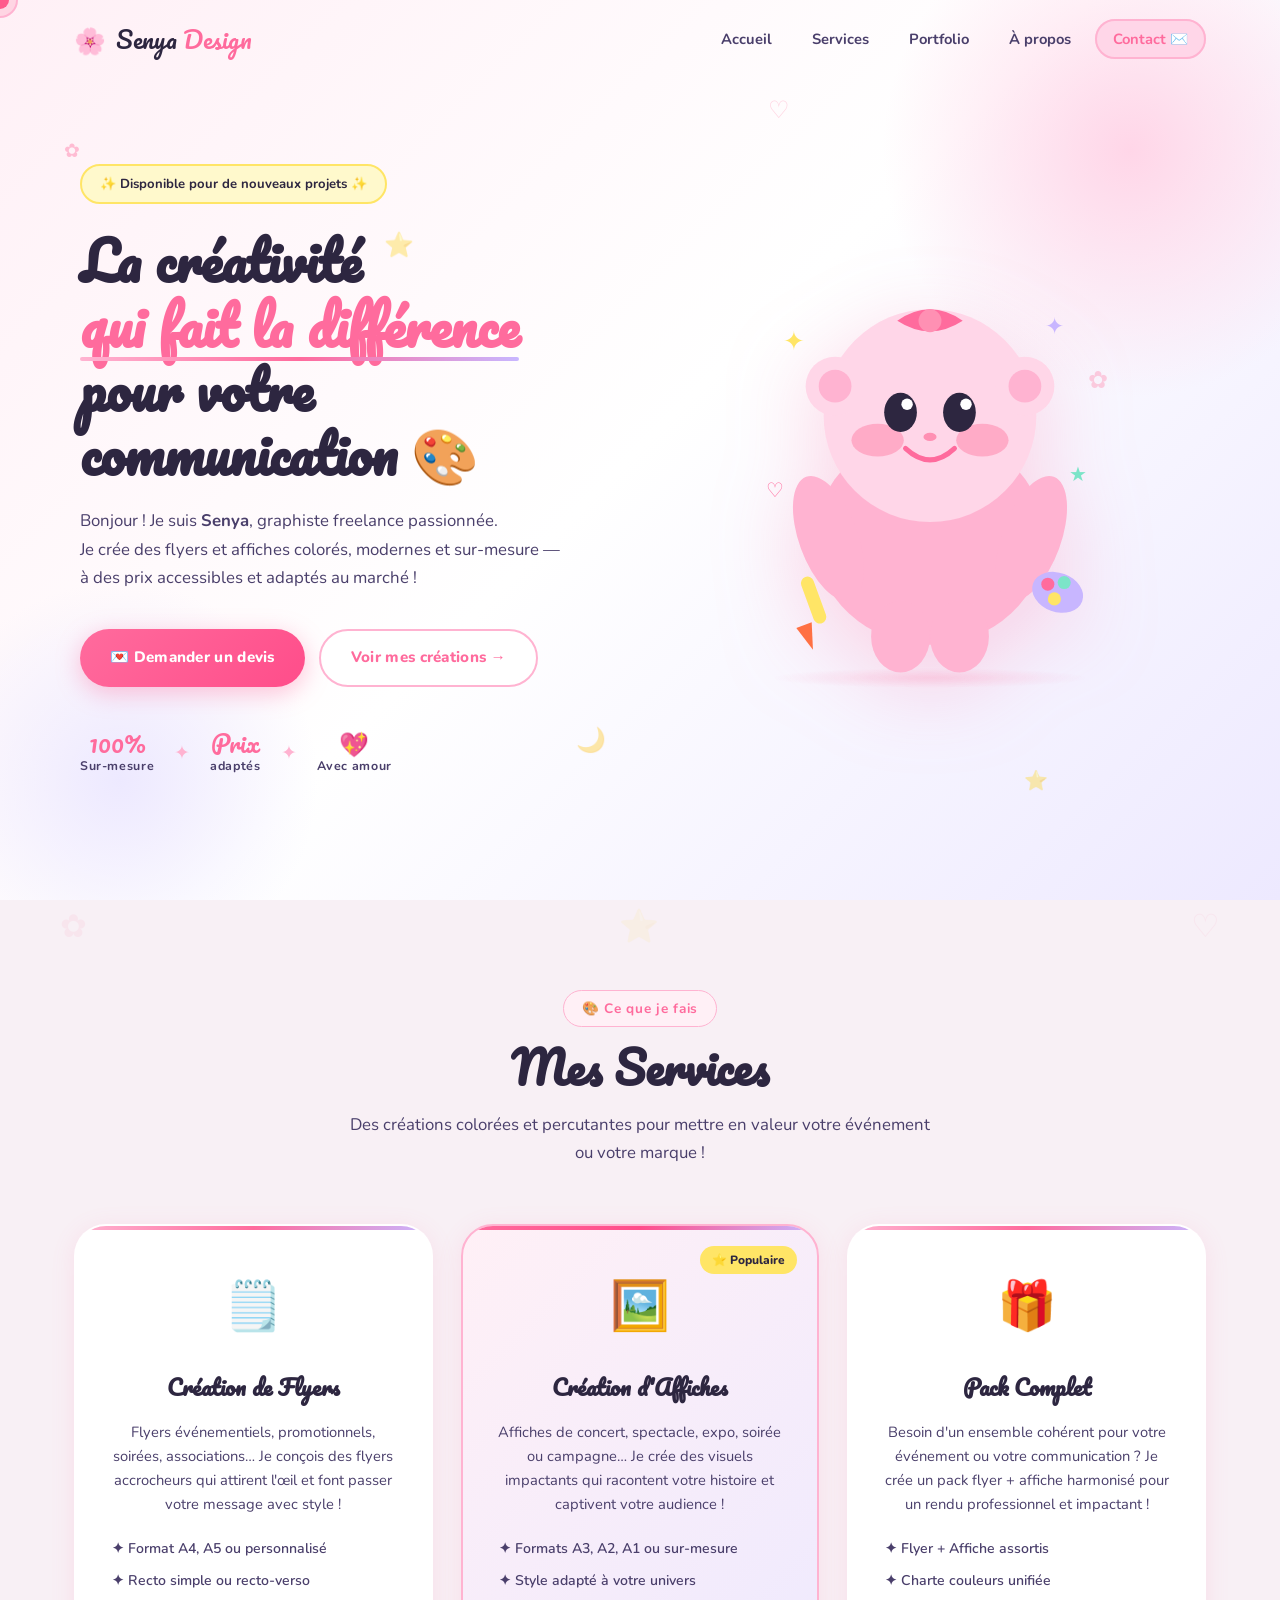
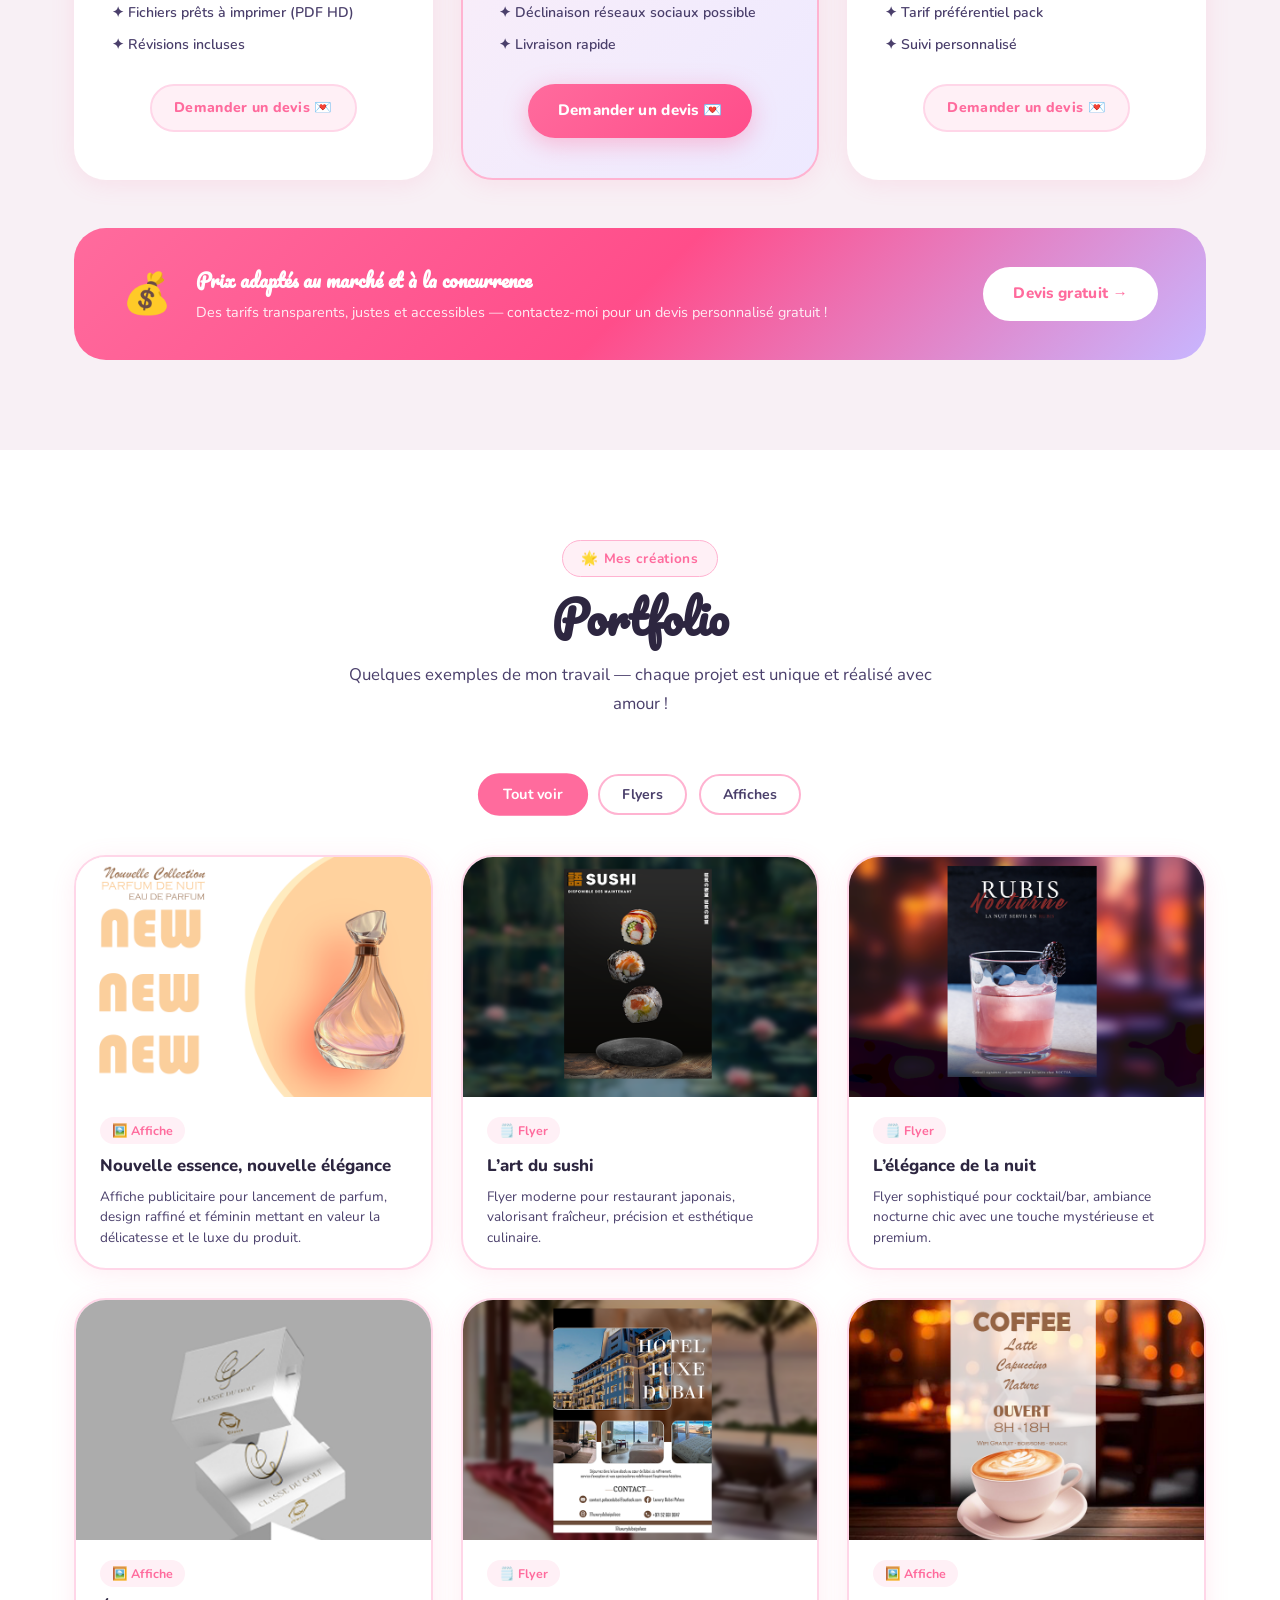
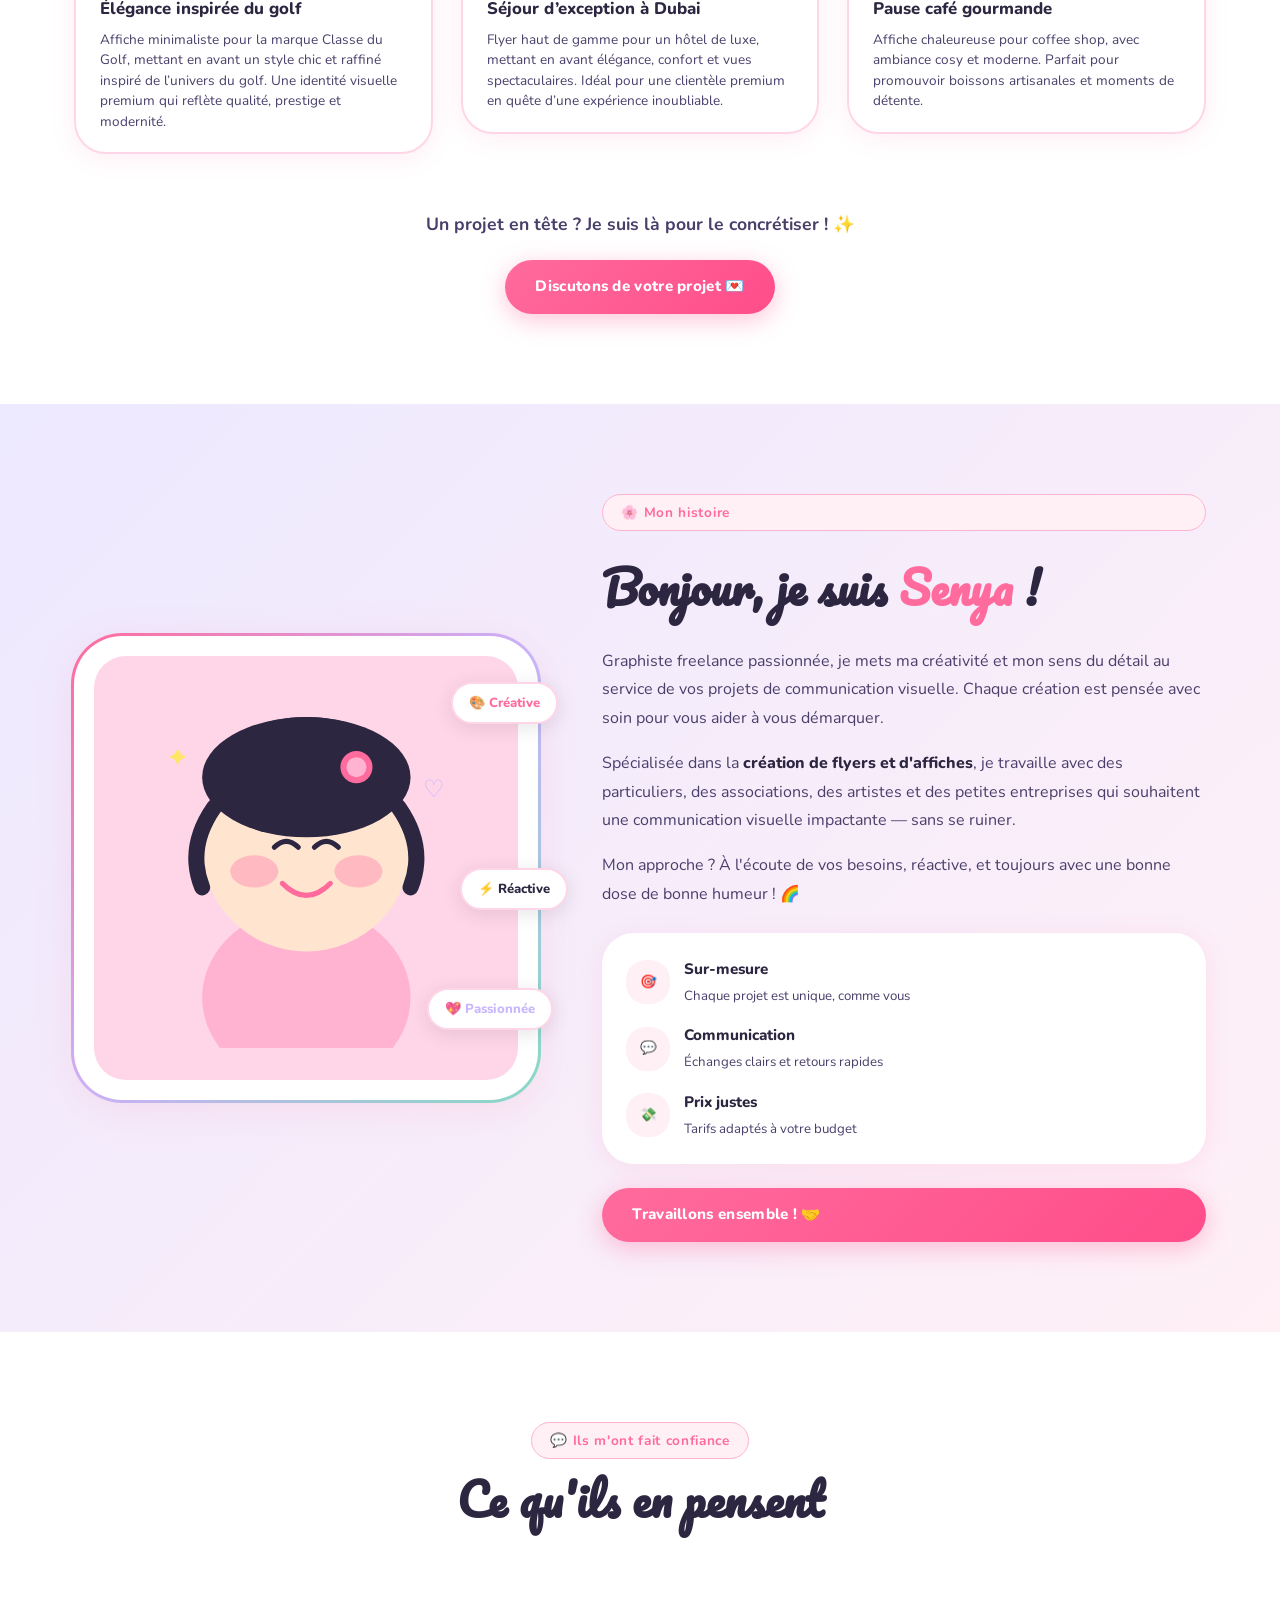
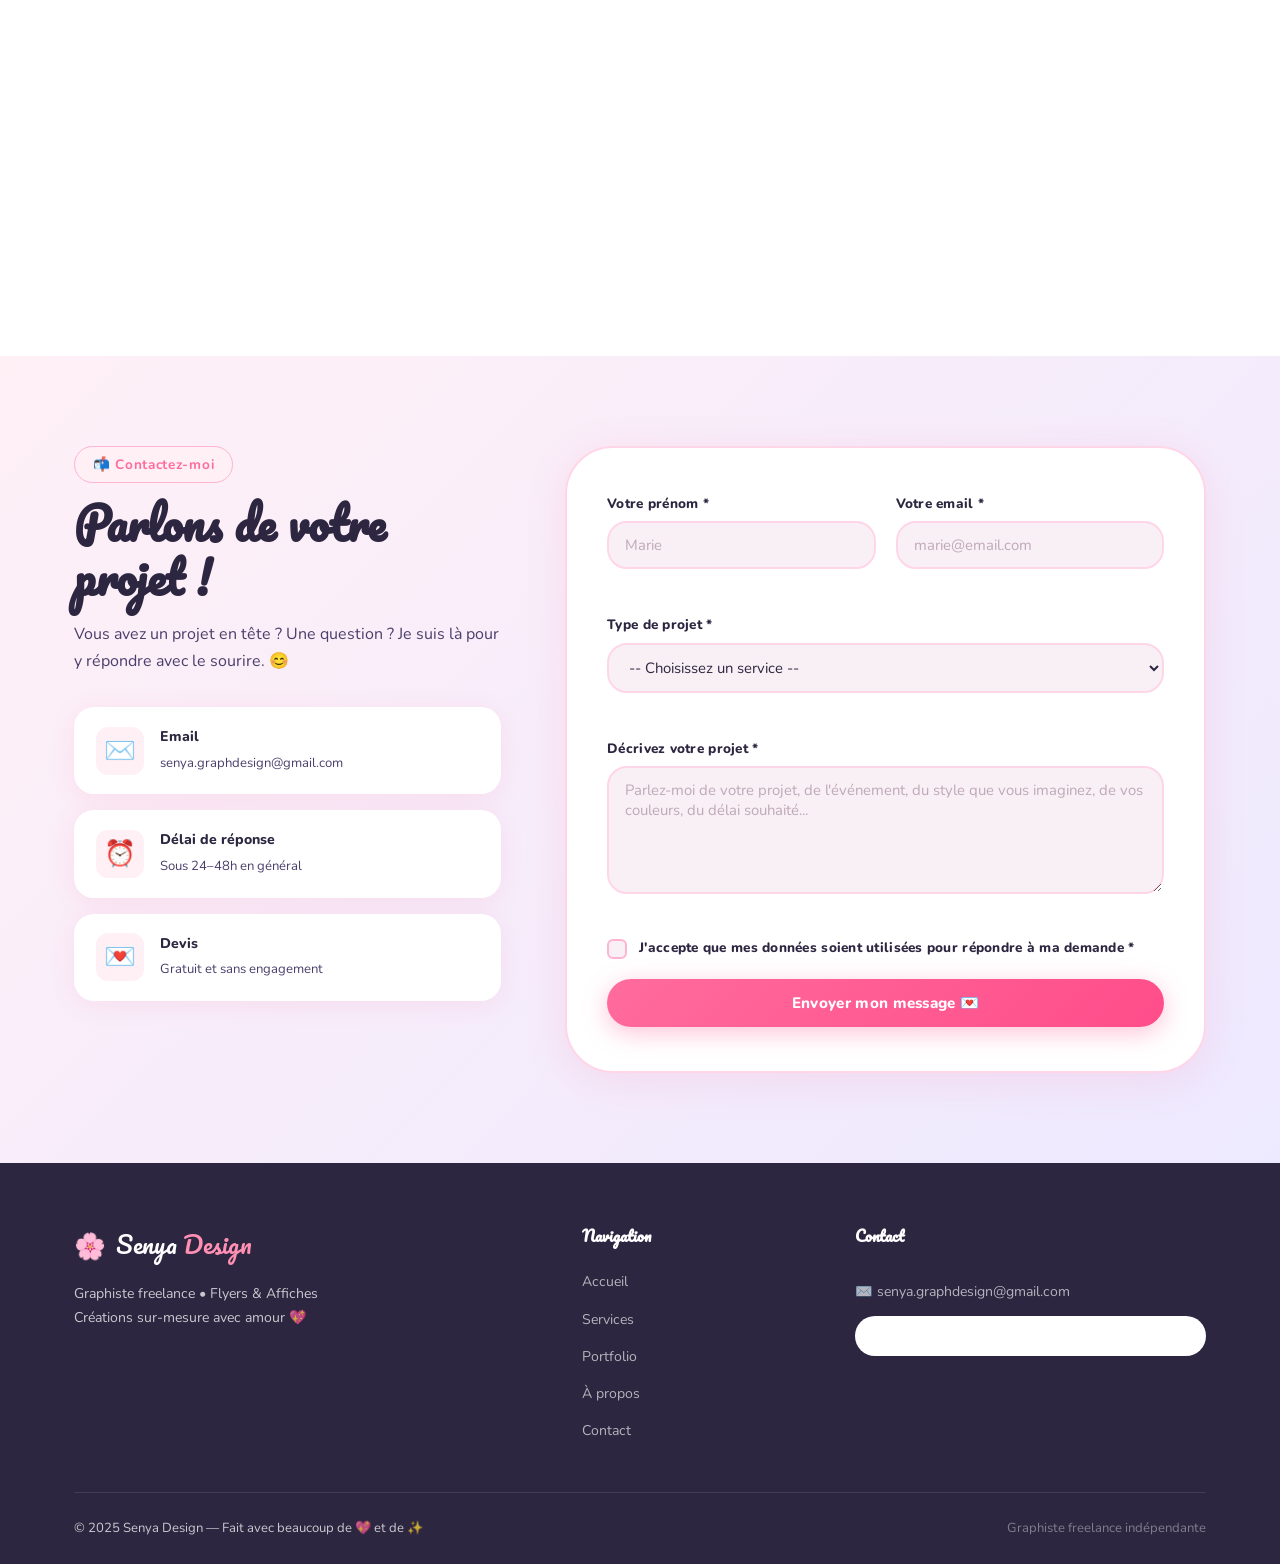
==== commit eeb53b29: "Update index.html" ====
--- a/index.html
+++ b/index.html
@@ -636,8 +636,7 @@
 
       <!-- Formulaire de contact -->
       <div class="contact-form-wrapper reveal">
-        <form id="contactForm" class="contact-form" novalidate>
-
+        <form id="contactForm" class="contact-form"action="https://form.jotform.com/261103805328046" method="POST" novalidate>
           <!-- Notification de succès / erreur -->
           <div class="form-notification" id="formNotification" aria-live="polite"></div>
 
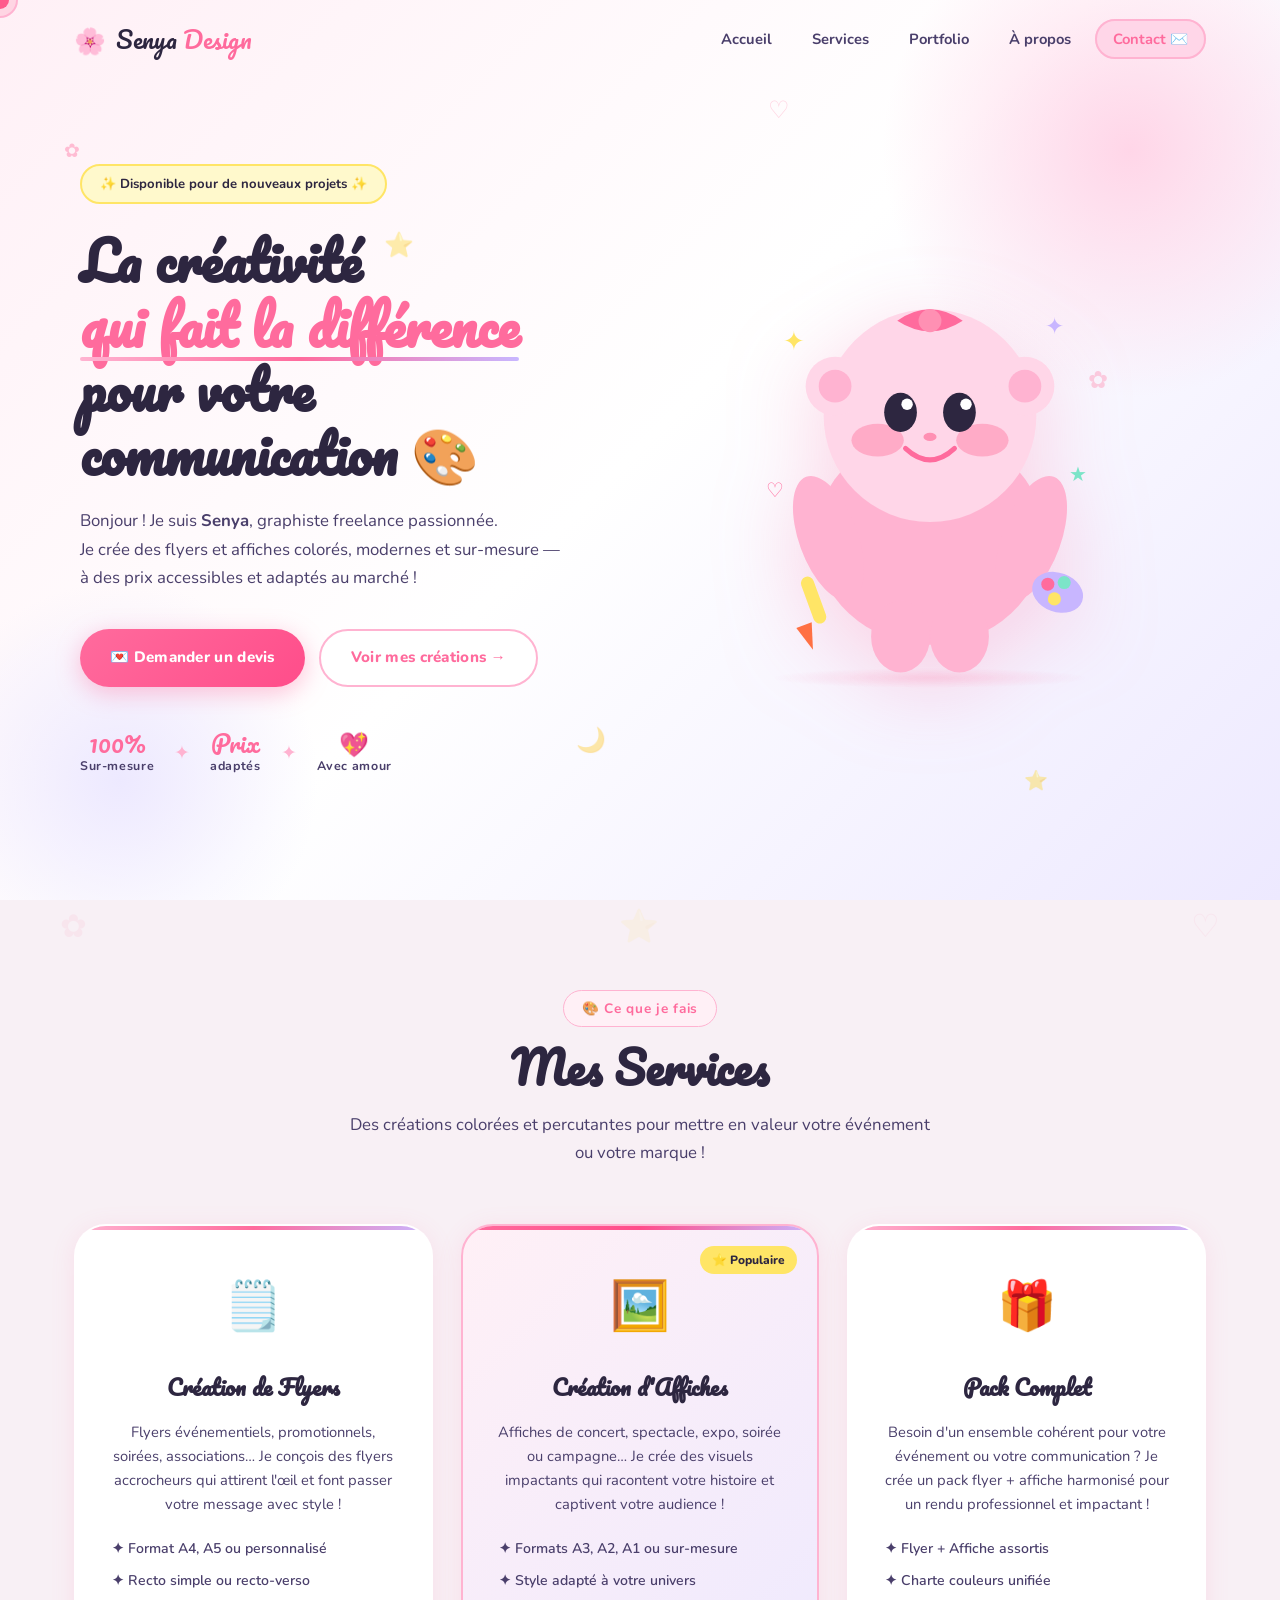
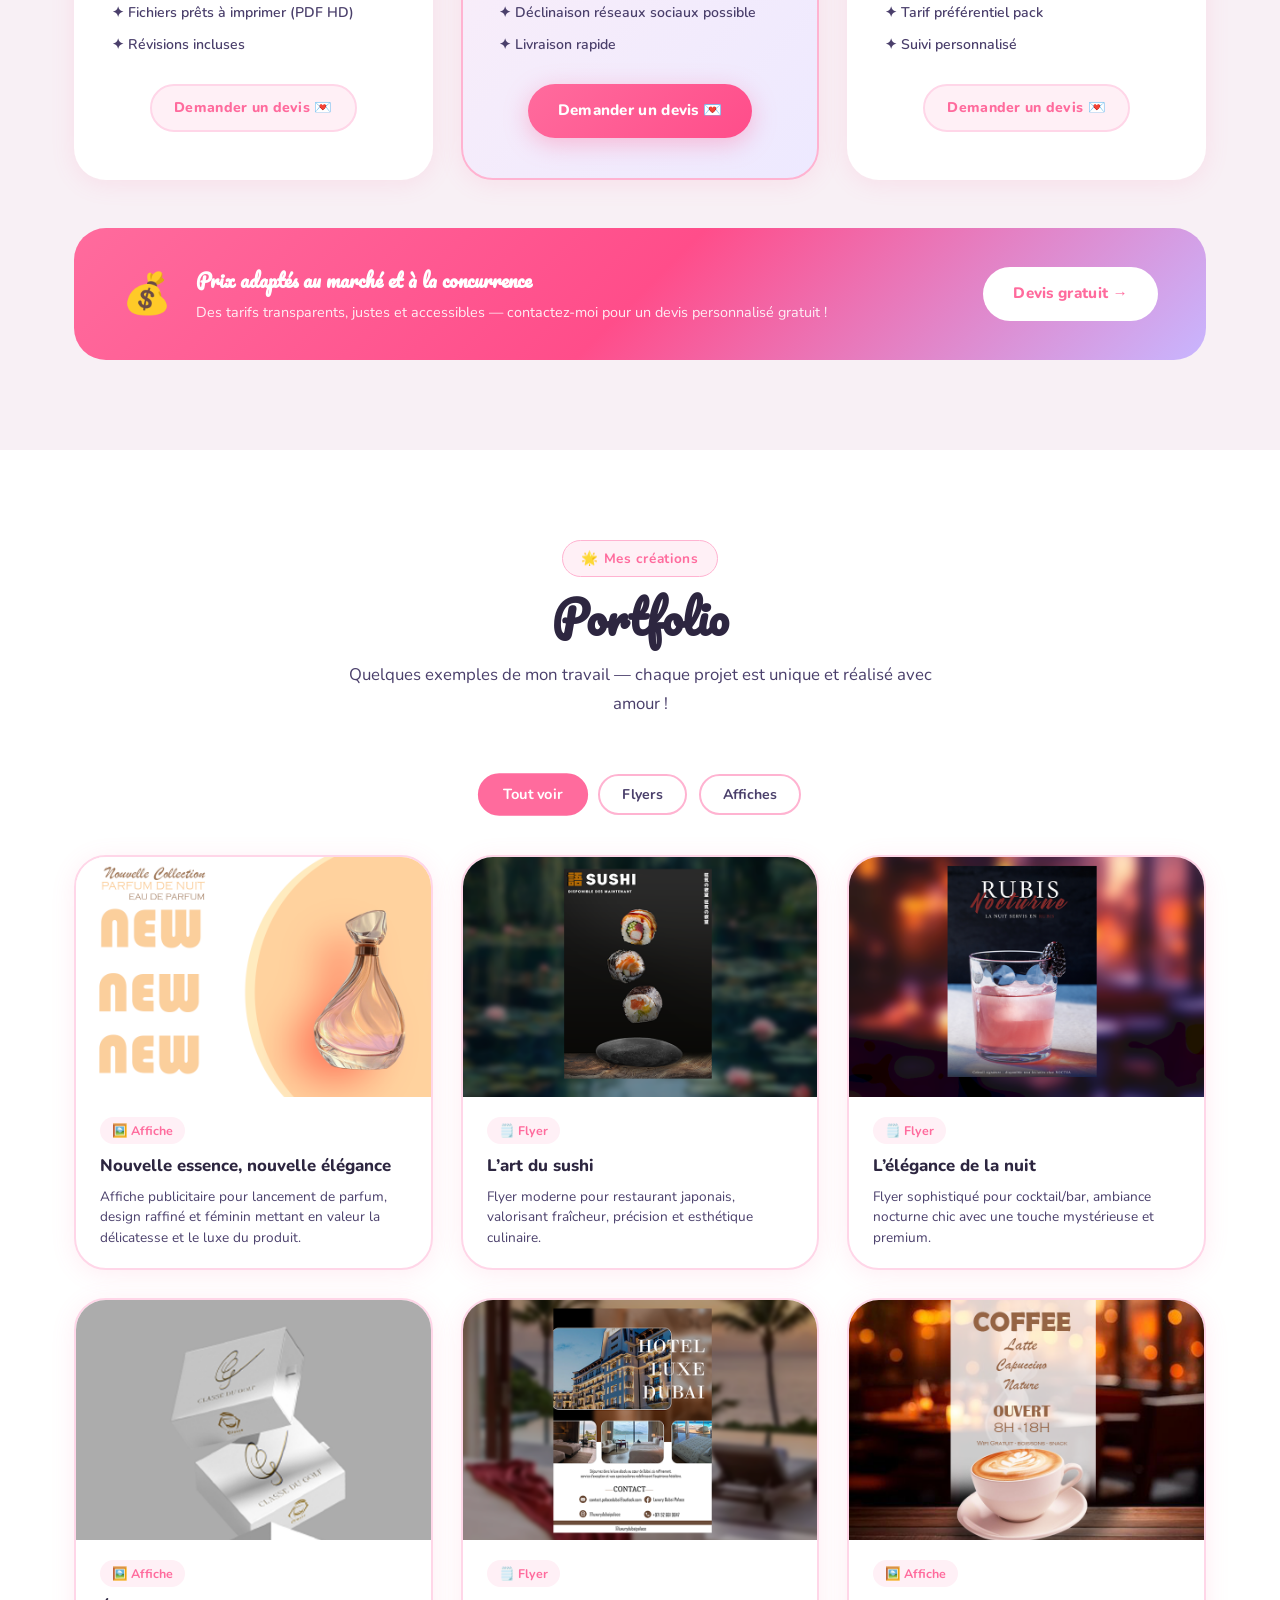
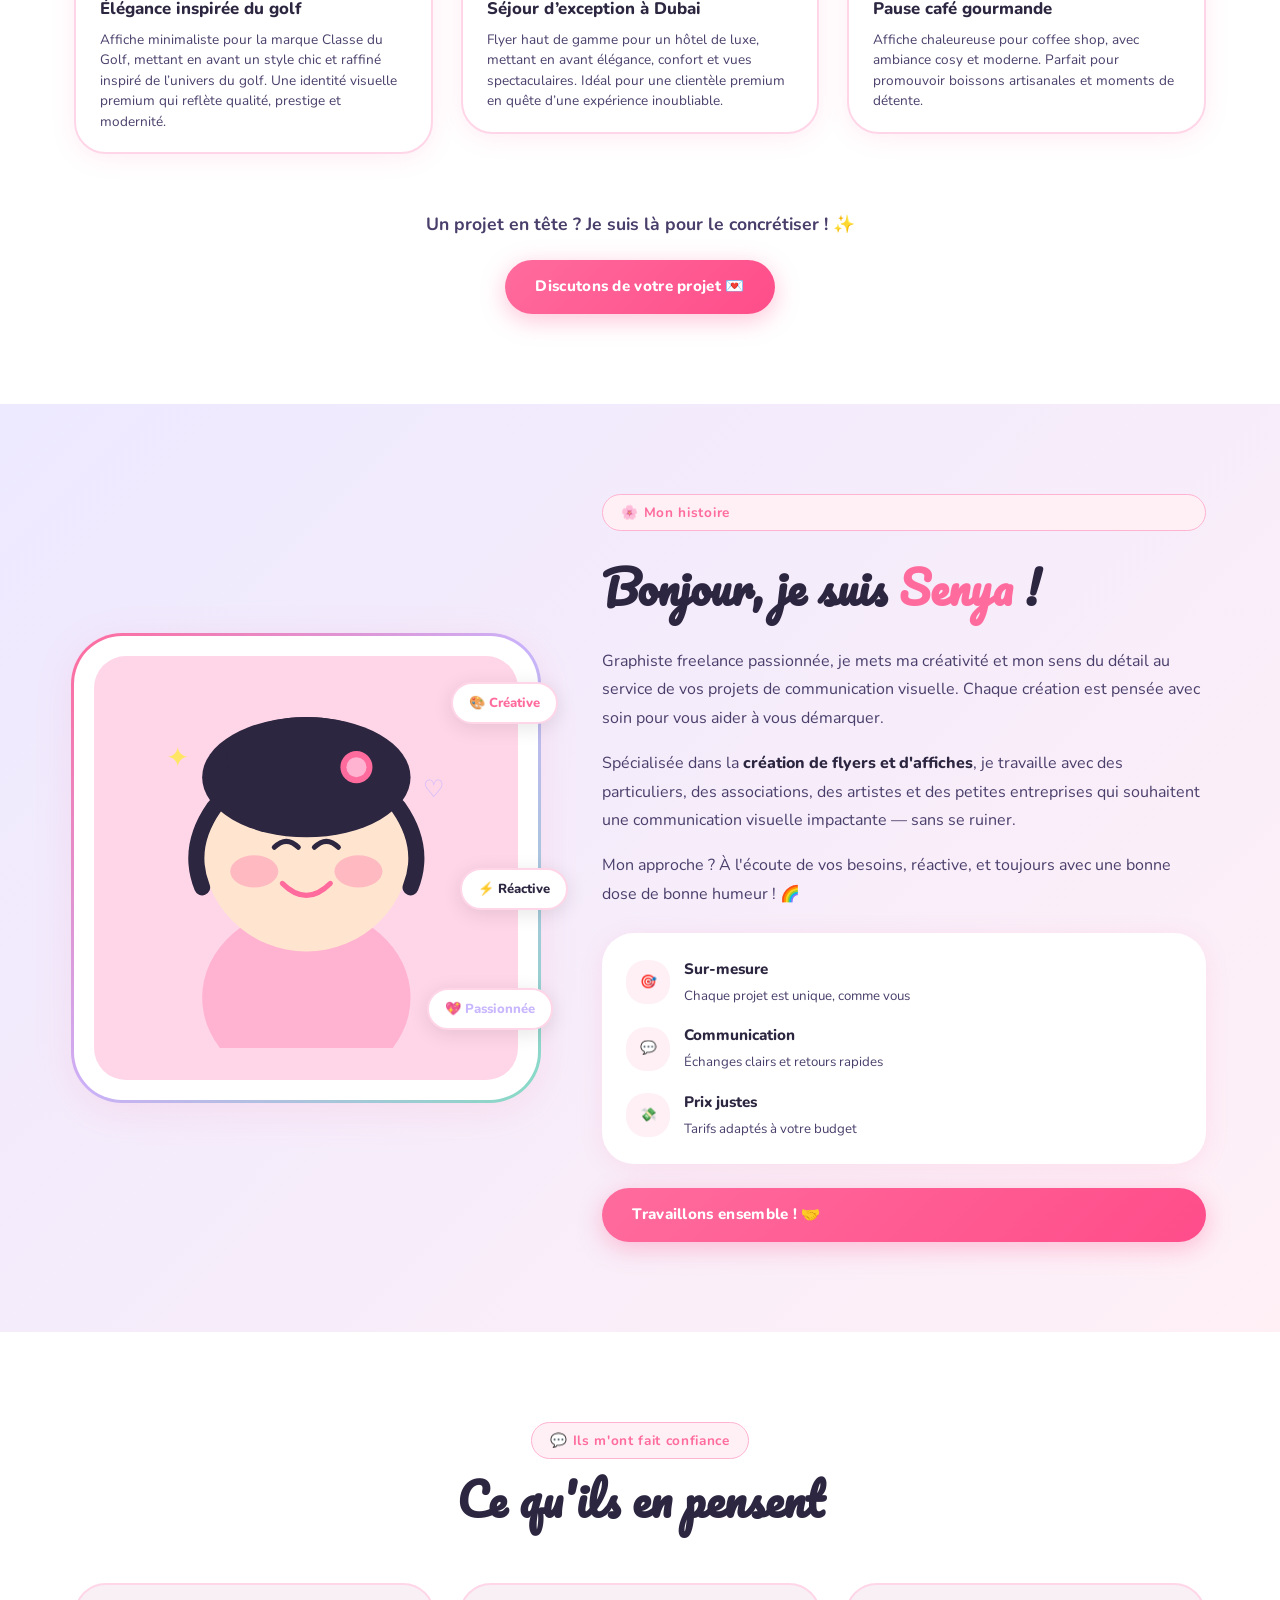
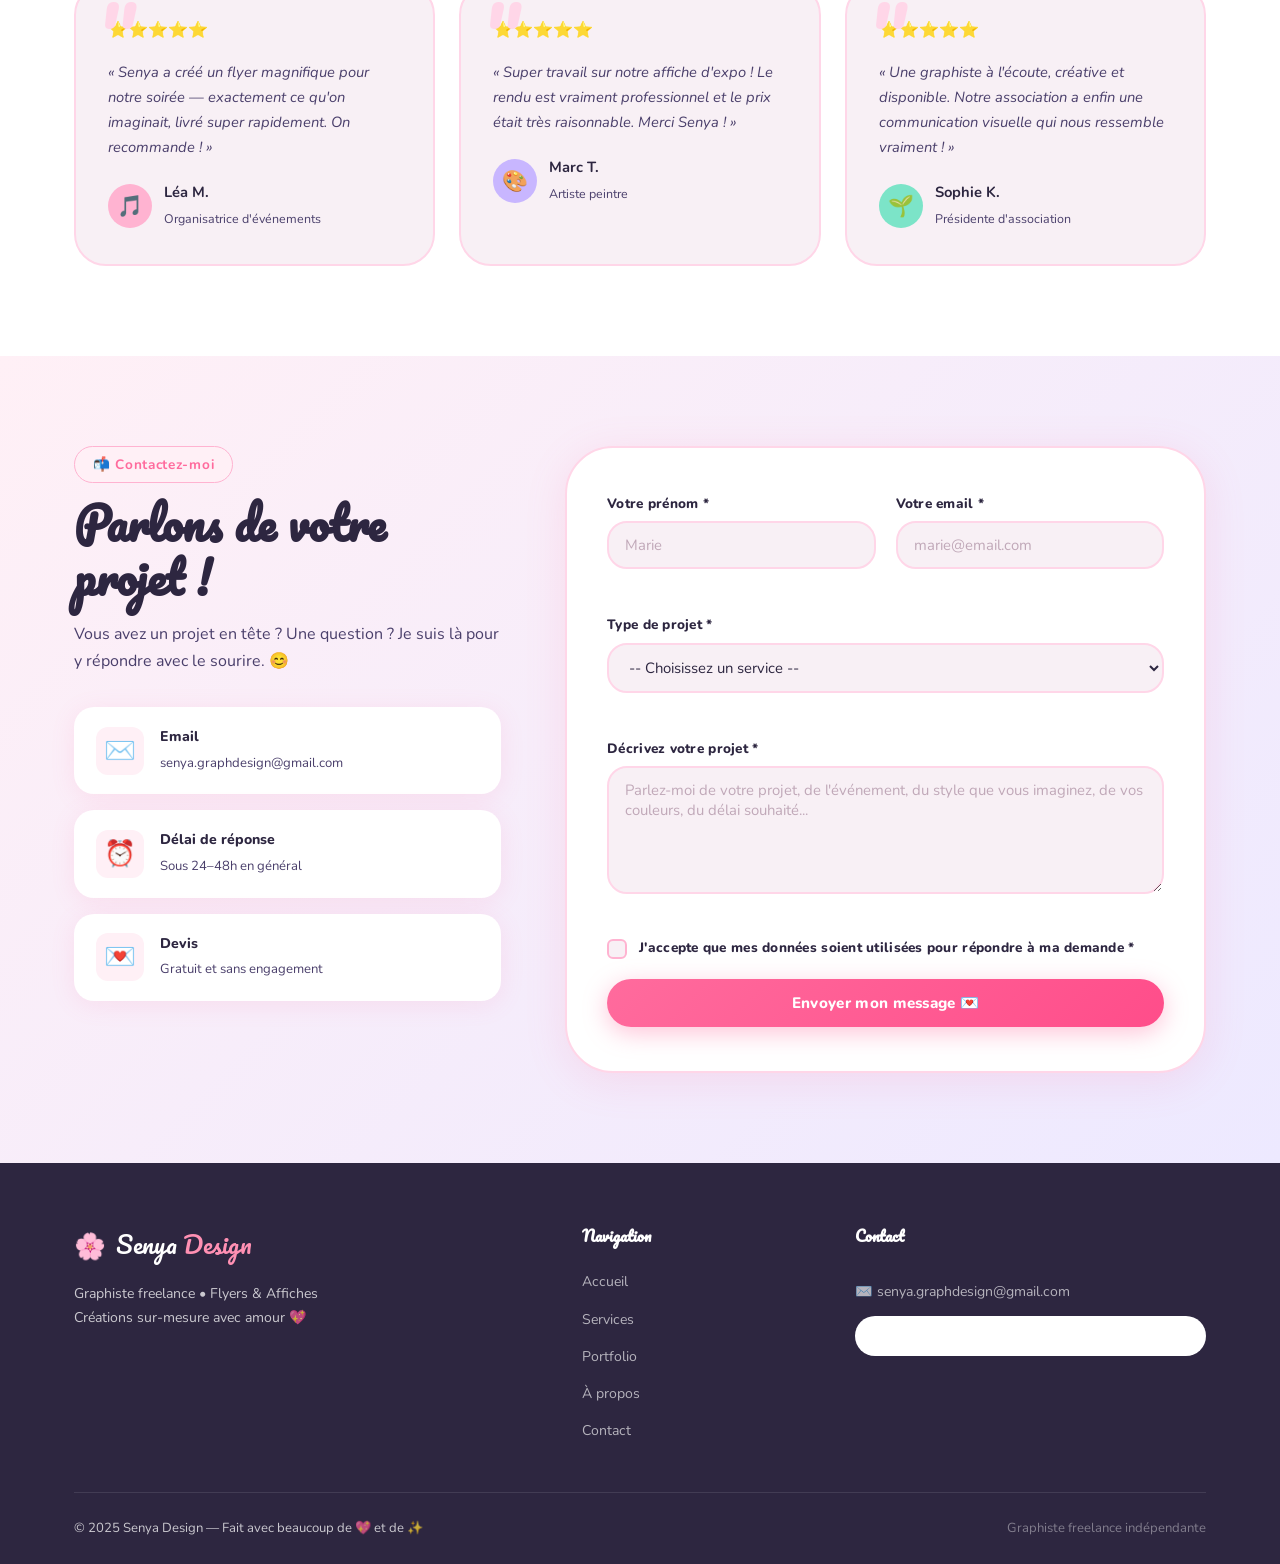
==== commit ee17e7c8: "Add files via upload" ====
--- a/index.html
+++ b/index.html
@@ -636,7 +636,8 @@
 
       <!-- Formulaire de contact -->
       <div class="contact-form-wrapper reveal">
-        <form id="contactForm" class="contact-form"action="https://form.jotform.com/261103805328046" method="POST" novalidate>
+        <form id="contactForm" class="contact-form" novalidate>
+
           <!-- Notification de succès / erreur -->
           <div class="form-notification" id="formNotification" aria-live="polite"></div>
 
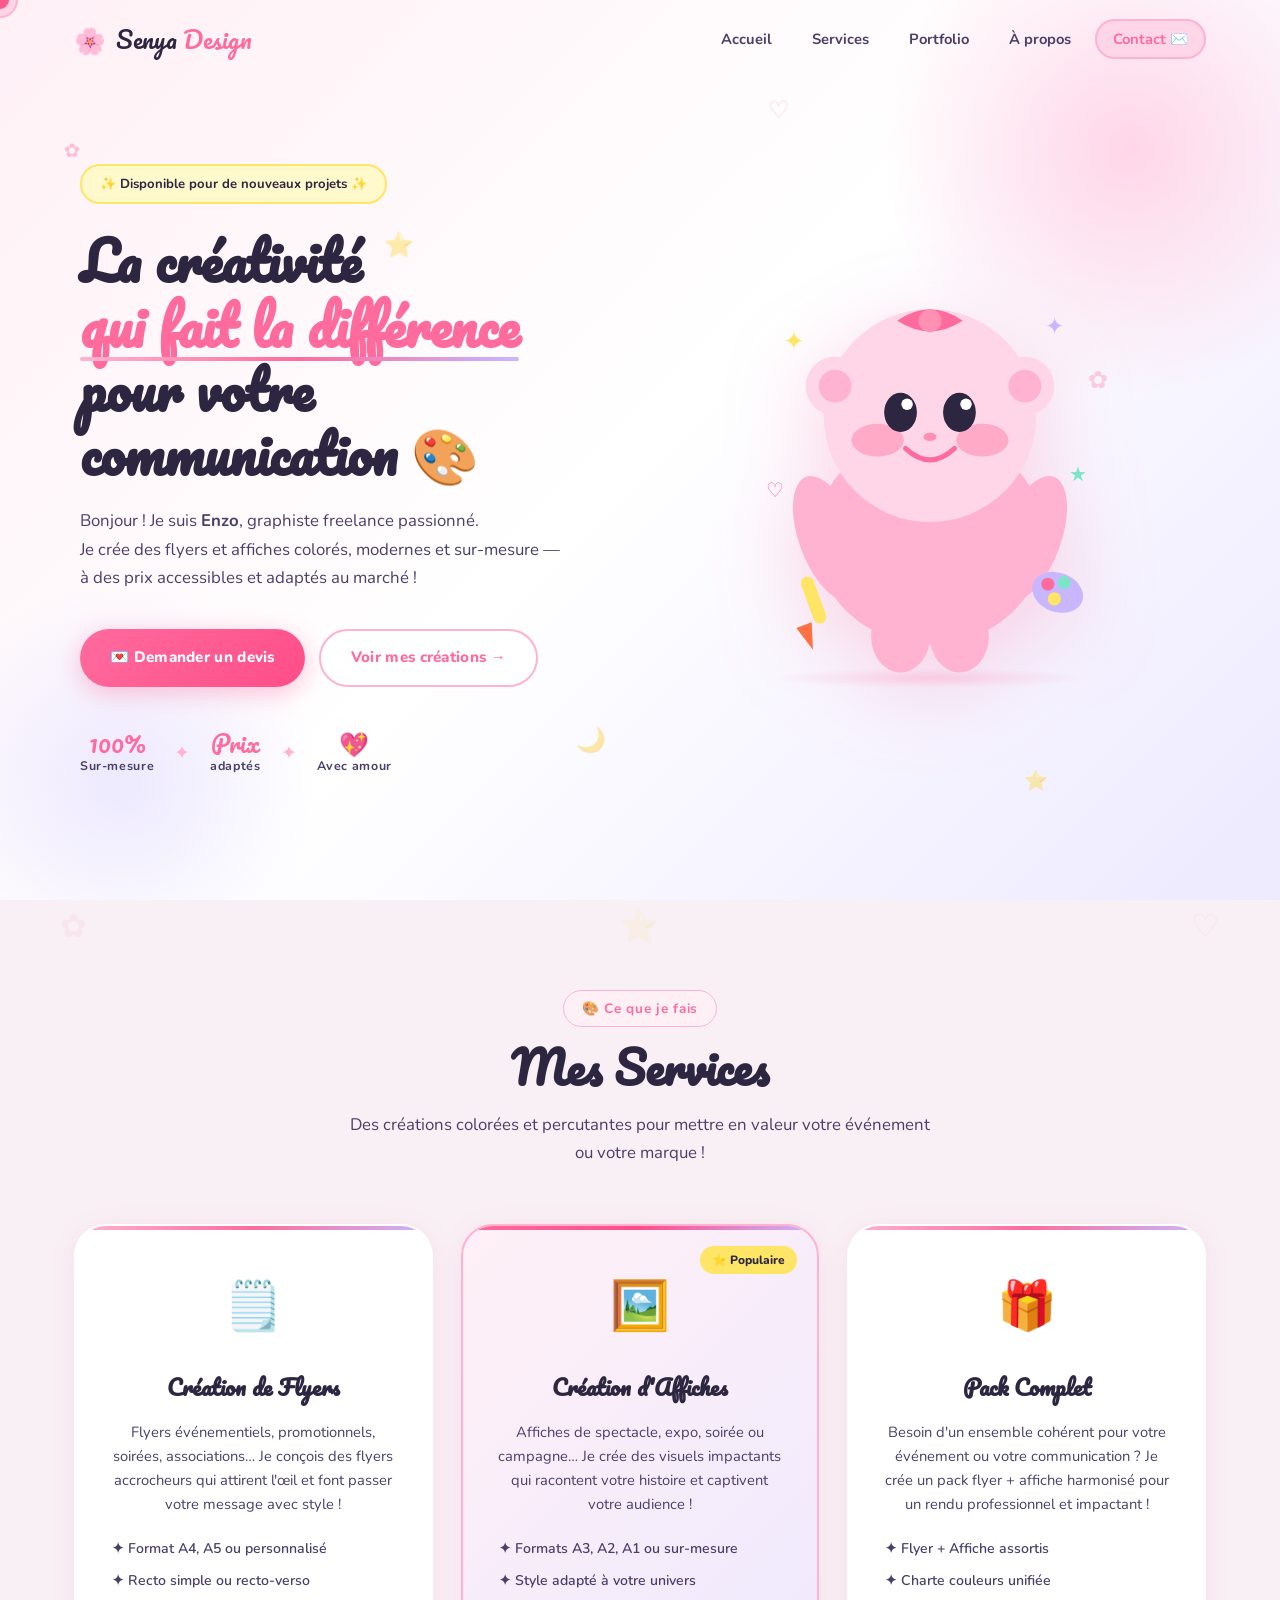
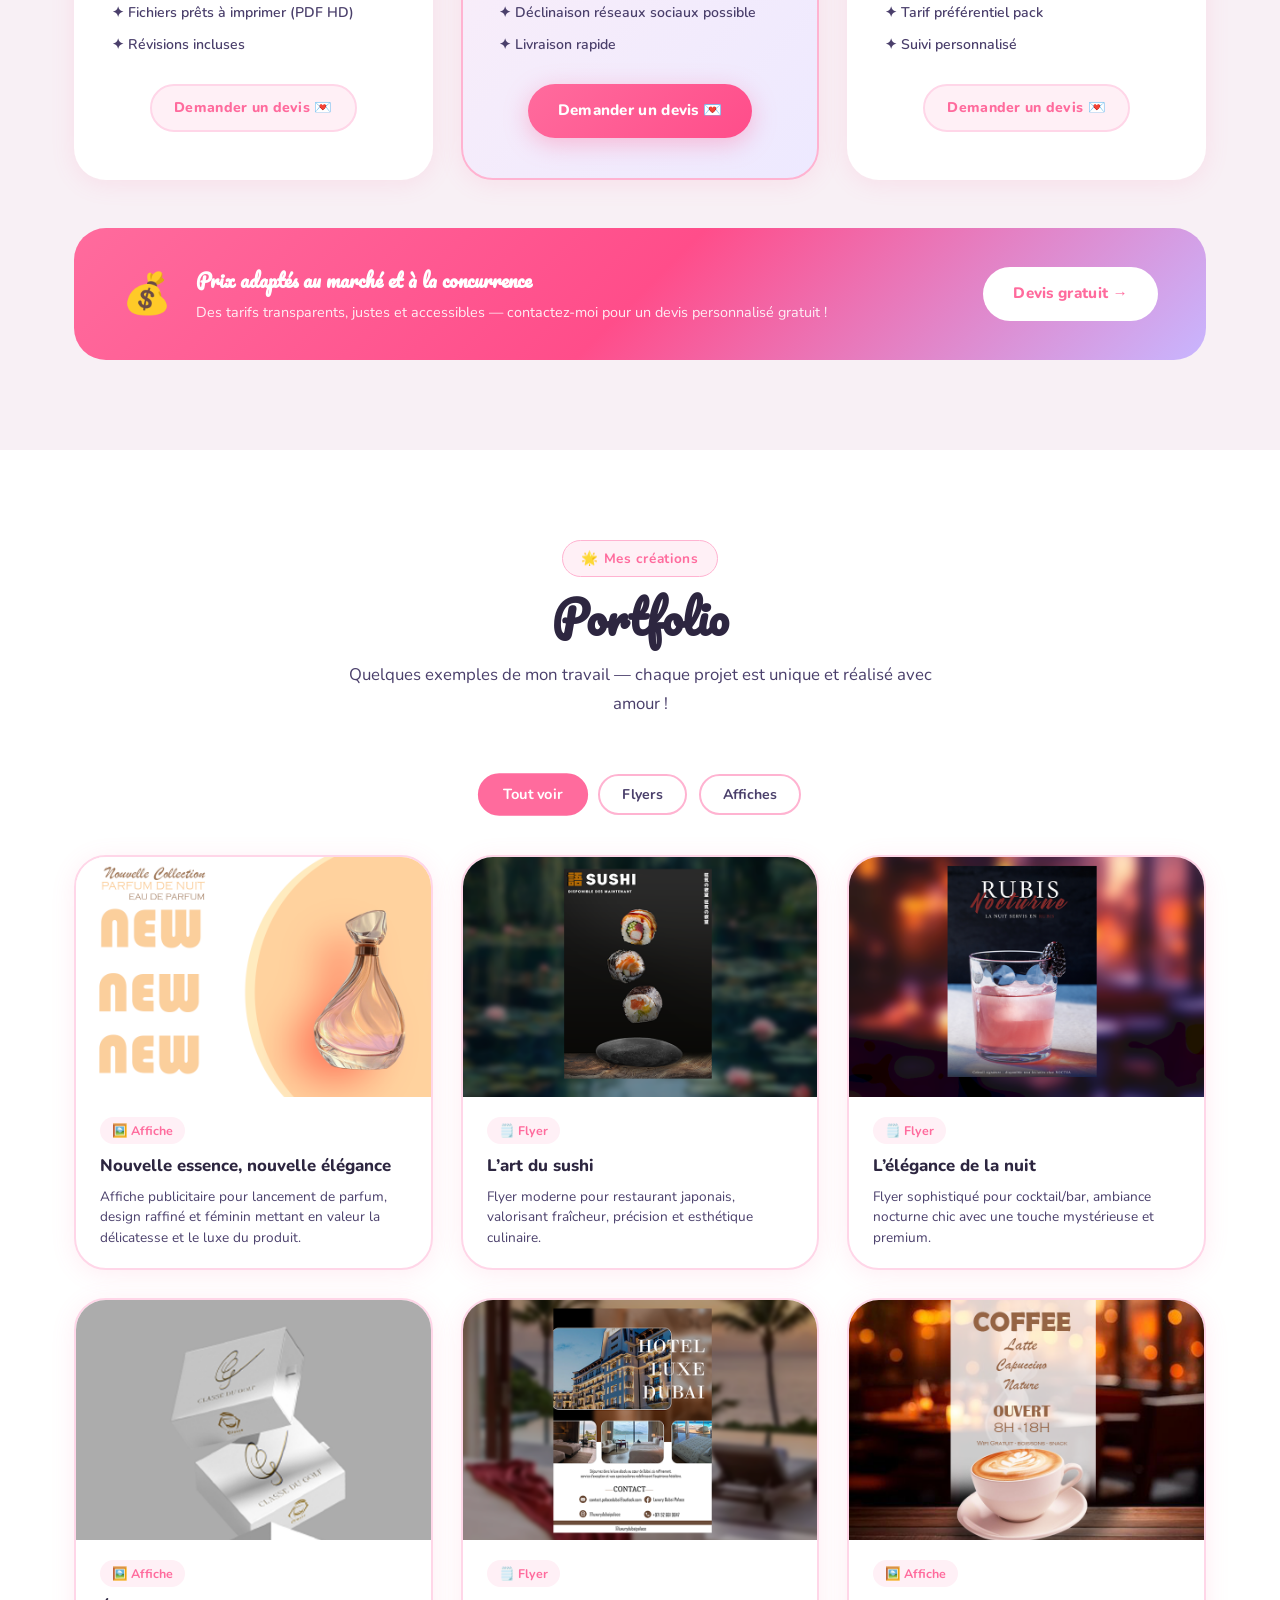
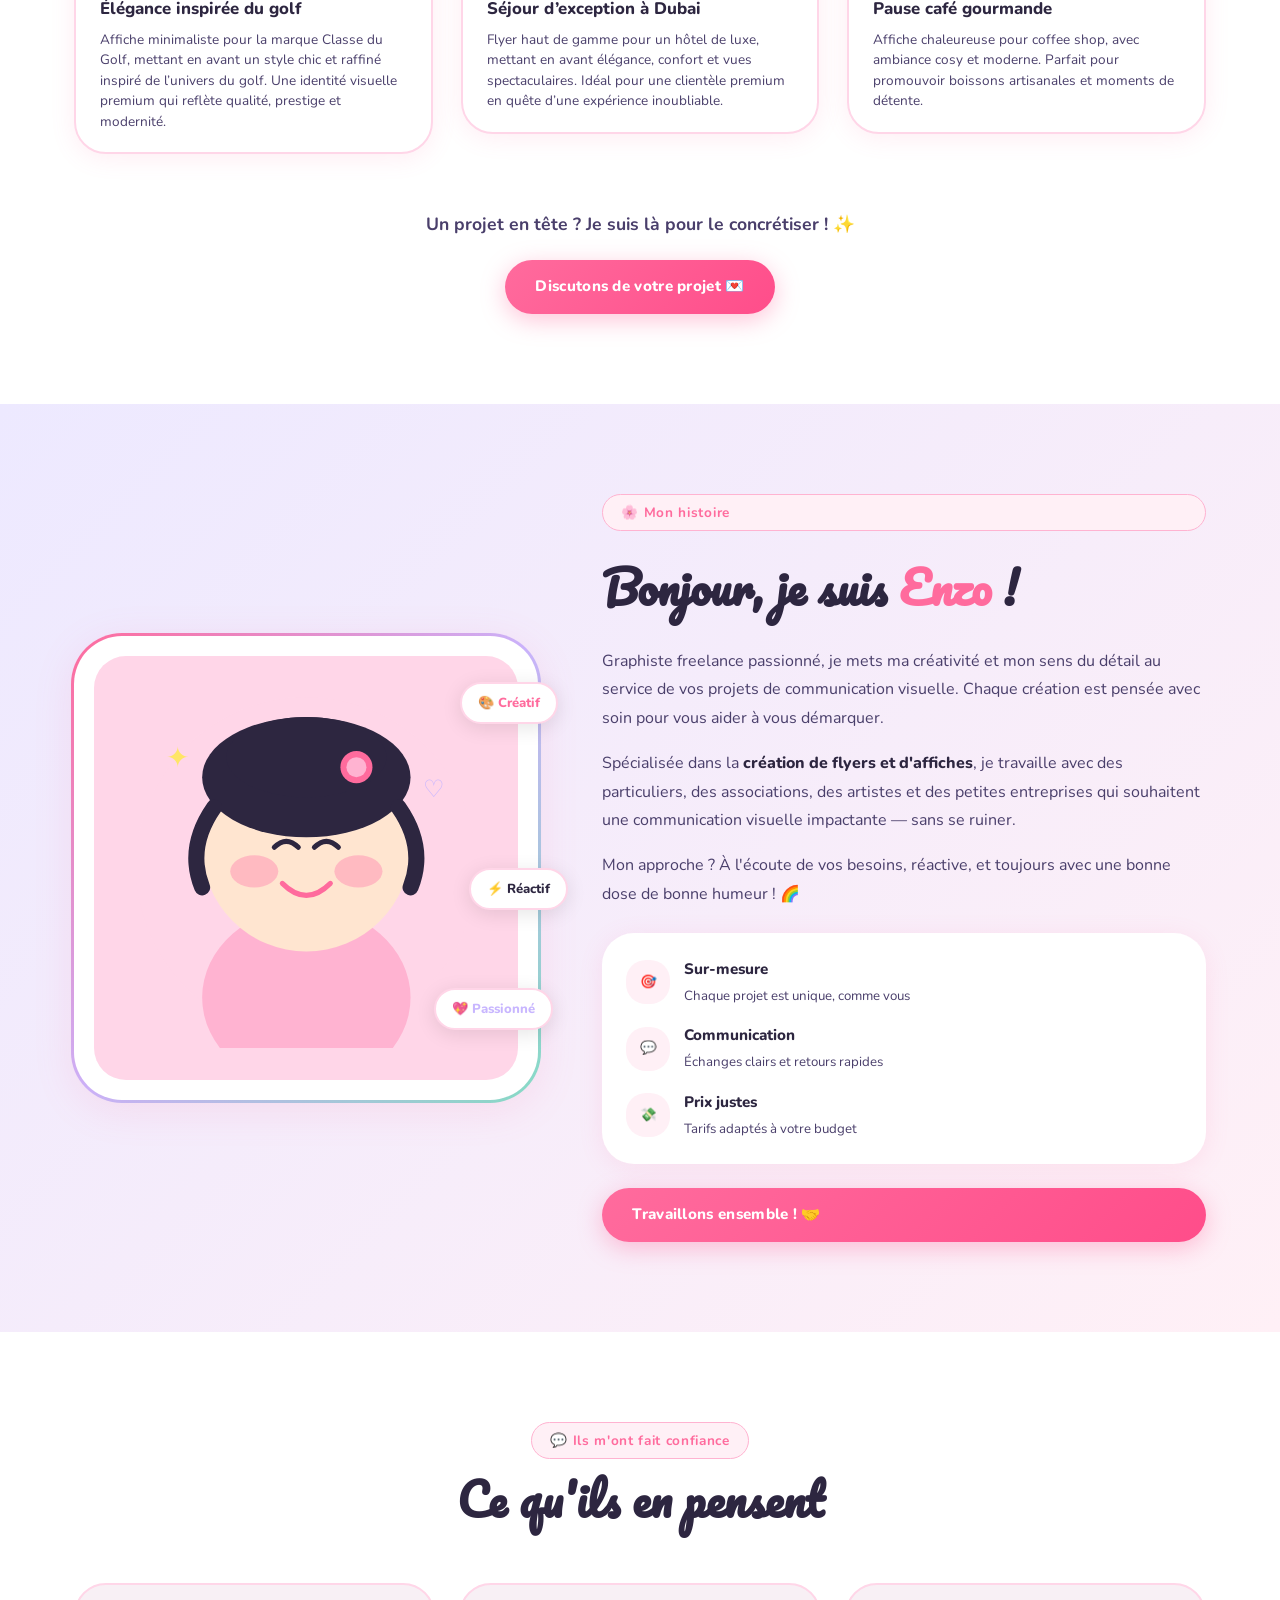
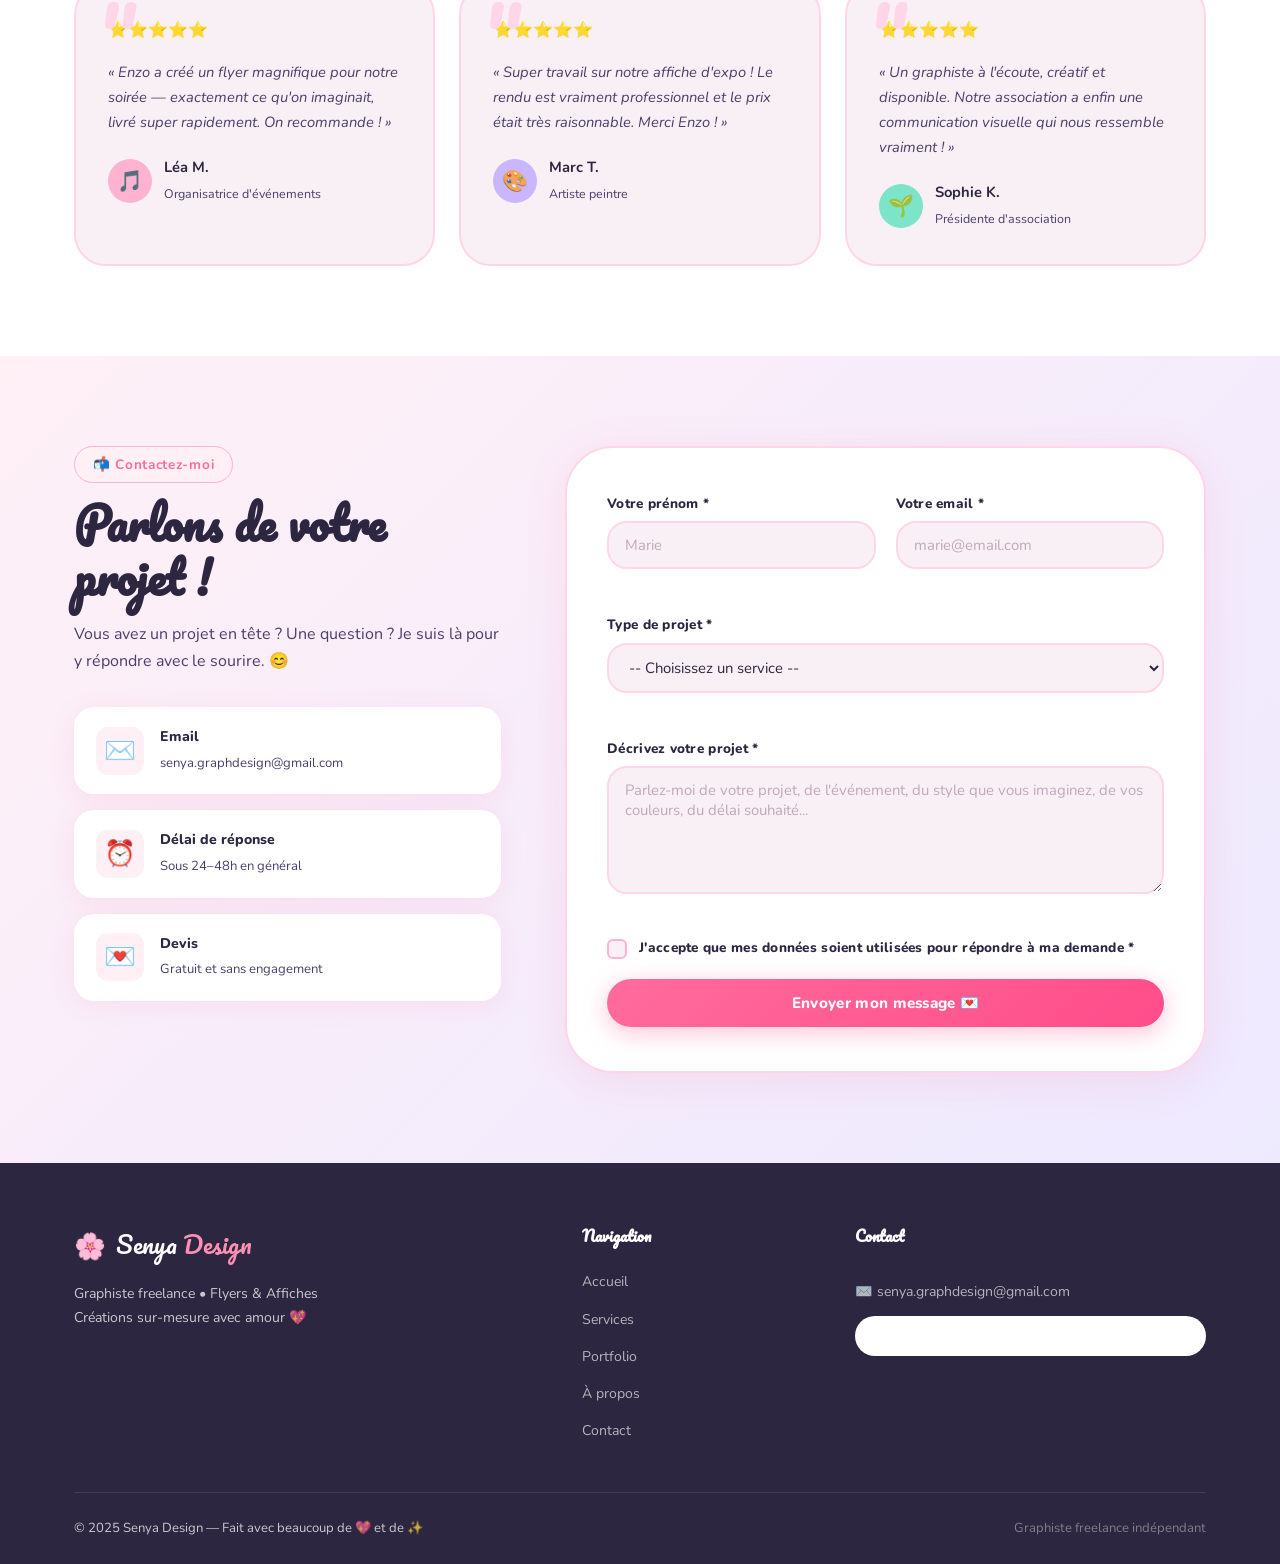
==== commit afc2b1d7: "Add files via upload" ====
--- a/index.html
+++ b/index.html
@@ -6,7 +6,7 @@
        ============================================= -->
   <meta charset="UTF-8" />
   <meta name="viewport" content="width=device-width, initial-scale=1.0" />
-  <meta name="description" content="Senya Design – Graphiste freelance spécialisée dans la création de flyers et affiches. Des créations colorées, modernes et à prix adaptés." />
+  <meta name="description" content="Senya Design – Graphiste freelance spécialisé dans la création de flyers et affiches. Des créations colorées, modernes et à prix adaptés." />
   <meta name="keywords" content="graphiste freelance, flyers, affiches, création graphique, Senya Design" />
   <meta name="author" content="Senya Design" />
   <title>Senya Design ✨ – Graphiste Freelance</title>
@@ -36,9 +36,6 @@
       <a href="#accueil" class="logo">
         <span class="logo-icon">🌸</span>
         <span class="logo-text">Senya <span class="logo-accent">Design</span></span>
-      </a>
-
-      <!-- Liens de navigation (desktop) -->
       <ul class="nav-links" id="navLinks">
         <li><a href="#accueil" class="nav-link">Accueil</a></li>
         <li><a href="#services" class="nav-link">Services</a></li>
@@ -85,7 +82,7 @@
 
       <!-- Sous-titre -->
       <p class="hero-subtitle fade-in delay-2">
-        Bonjour ! Je suis <strong>Senya</strong>, graphiste freelance passionnée.<br />
+        Bonjour ! Je suis <strong>Enzo</strong>, graphiste freelance passionné.<br />
         Je crée des flyers et affiches colorés, modernes et sur-mesure — à des prix accessibles et adaptés au marché !
       </p>
 
@@ -210,7 +207,7 @@
           <div class="service-icon">🖼️</div>
           <h3 class="service-title">Création d'Affiches</h3>
           <p class="service-desc">
-            Affiches de concert, spectacle, expo, soirée ou campagne… Je crée des visuels impactants qui racontent votre histoire et captivent votre audience !
+            Affiches de spectacle, expo, soirée ou campagne… Je crée des visuels impactants qui racontent votre histoire et captivent votre audience !
           </p>
           <ul class="service-list">
             <li>✦ Formats A3, A2, A1 ou sur-mesure</li>
@@ -499,18 +496,18 @@
         </div>
 
         <!-- Étiquettes flottantes -->
-        <div class="about-tag about-tag-1">🎨 Créative</div>
-        <div class="about-tag about-tag-2">⚡ Réactive</div>
-        <div class="about-tag about-tag-3">💖 Passionnée</div>
+        <div class="about-tag about-tag-1">🎨 Créatif</div>
+        <div class="about-tag about-tag-2">⚡ Réactif</div>
+        <div class="about-tag about-tag-3">💖 Passionné</div>
       </div>
 
       <!-- Texte à propos -->
       <div class="about-text reveal">
         <span class="section-tag">🌸 Mon histoire</span>
-        <h2 class="section-title">Bonjour, je suis <span class="text-pink">Senya</span> !</h2>
+        <h2 class="section-title">Bonjour, je suis <span class="text-pink">Enzo</span> !</h2>
 
         <p>
-          Graphiste freelance passionnée, je mets ma créativité et mon sens du détail au service de vos projets de communication visuelle. Chaque création est pensée avec soin pour vous aider à vous démarquer.
+          Graphiste freelance passionné, je mets ma créativité et mon sens du détail au service de vos projets de communication visuelle. Chaque création est pensée avec soin pour vous aider à vous démarquer.
         </p>
         <p>
           Spécialisée dans la <strong>création de flyers et d'affiches</strong>, je travaille avec des particuliers, des associations, des artistes et des petites entreprises qui souhaitent une communication visuelle impactante — sans se ruiner.
@@ -562,7 +559,7 @@
       <div class="testimonials-grid">
         <div class="testimonial-card reveal">
           <div class="testimonial-stars">⭐⭐⭐⭐⭐</div>
-          <p class="testimonial-text">« Senya a créé un flyer magnifique pour notre soirée — exactement ce qu'on imaginait, livré super rapidement. On recommande ! »</p>
+          <p class="testimonial-text">« Enzo a créé un flyer magnifique pour notre soirée — exactement ce qu'on imaginait, livré super rapidement. On recommande ! »</p>
           <div class="testimonial-author">
             <div class="author-avatar" style="background:#FFB3D1;">🎵</div>
             <div>
@@ -573,7 +570,7 @@
         </div>
         <div class="testimonial-card reveal">
           <div class="testimonial-stars">⭐⭐⭐⭐⭐</div>
-          <p class="testimonial-text">« Super travail sur notre affiche d'expo ! Le rendu est vraiment professionnel et le prix était très raisonnable. Merci Senya ! »</p>
+          <p class="testimonial-text">« Super travail sur notre affiche d'expo ! Le rendu est vraiment professionnel et le prix était très raisonnable. Merci Enzo ! »</p>
           <div class="testimonial-author">
             <div class="author-avatar" style="background:#C8B6FF;">🎨</div>
             <div>
@@ -584,7 +581,7 @@
         </div>
         <div class="testimonial-card reveal">
           <div class="testimonial-stars">⭐⭐⭐⭐⭐</div>
-          <p class="testimonial-text">« Une graphiste à l'écoute, créative et disponible. Notre association a enfin une communication visuelle qui nous ressemble vraiment ! »</p>
+          <p class="testimonial-text">« Un graphiste à l'écoute, créatif et disponible. Notre association a enfin une communication visuelle qui nous ressemble vraiment ! »</p>
           <div class="testimonial-author">
             <div class="author-avatar" style="background:#7CE4C8;">🌱</div>
             <div>
@@ -729,7 +726,7 @@
 
       <div class="footer-bottom">
         <p>© 2025 Senya Design — Fait avec beaucoup de 💖 et de ✨</p>
-        <p class="footer-credits">Graphiste freelance indépendante</p>
+        <p class="footer-credits">Graphiste freelance indépendant</p>
       </div>
     </div>
   </footer>
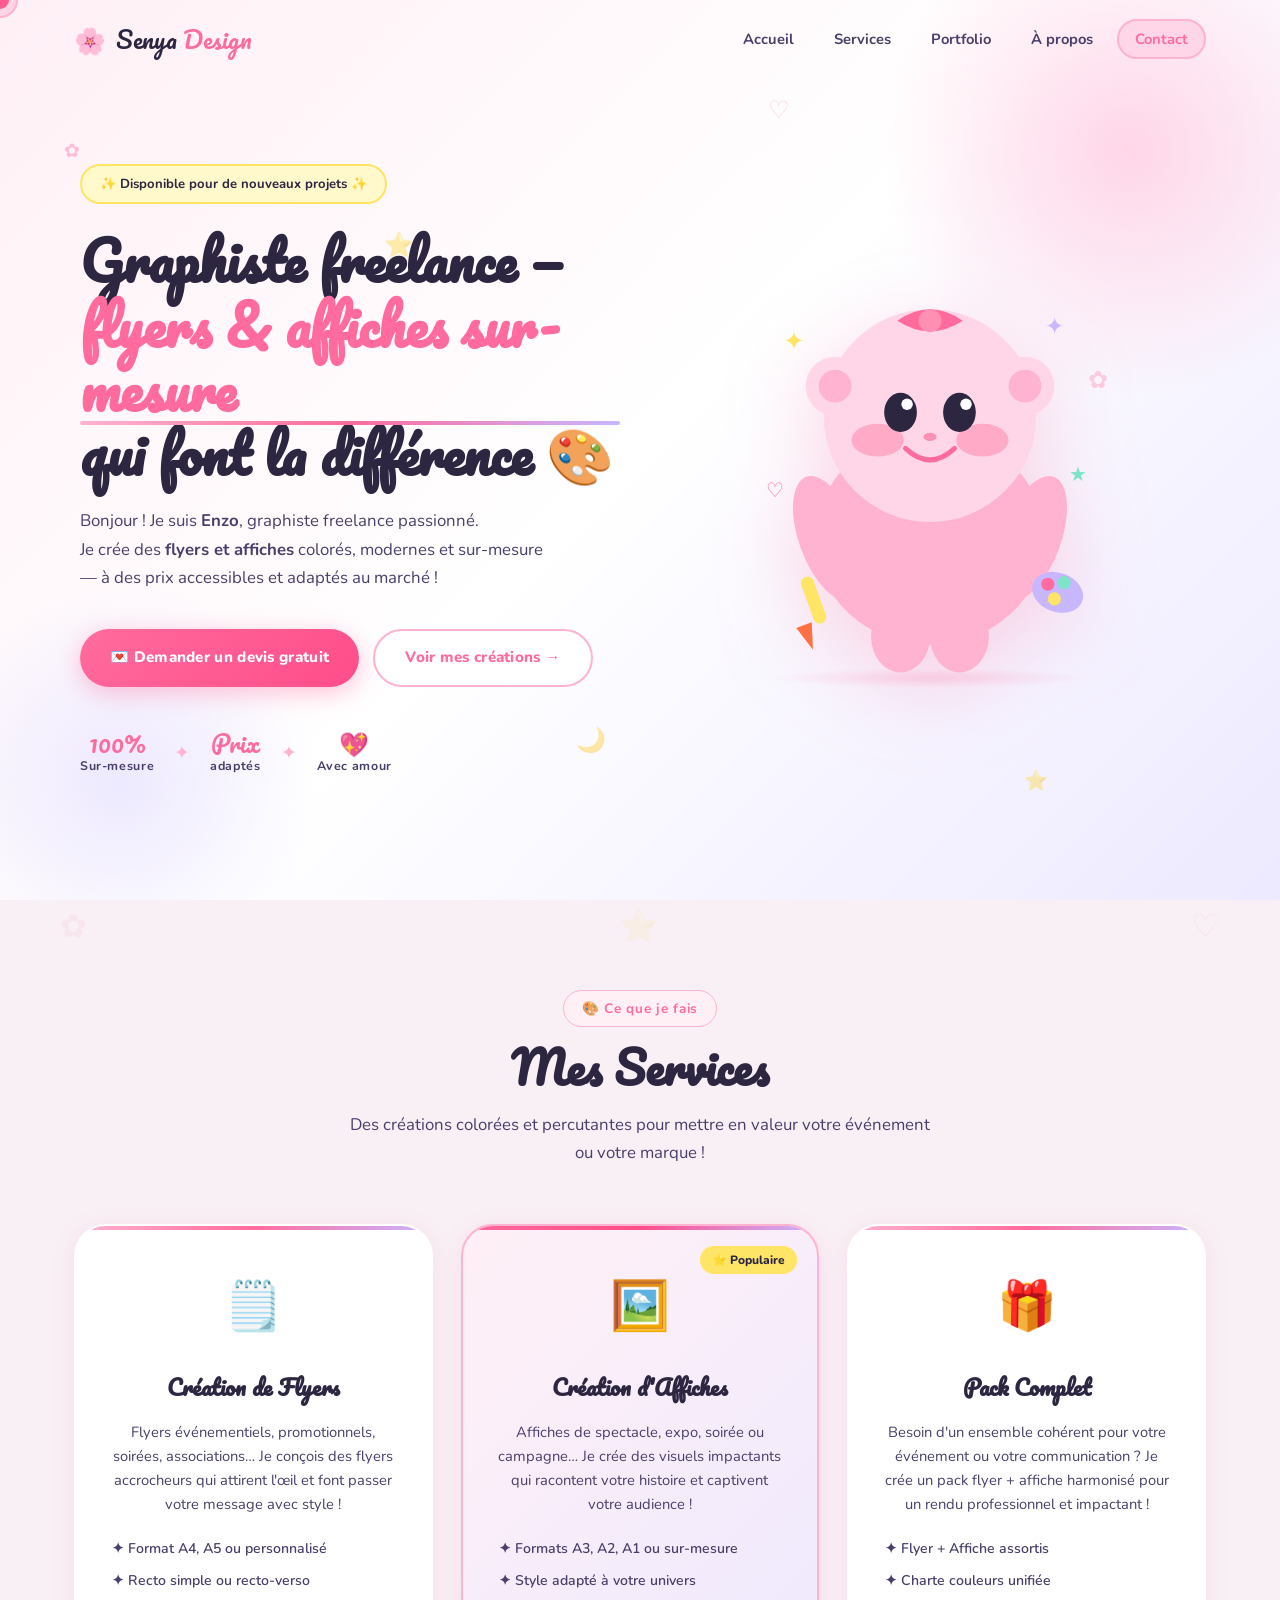
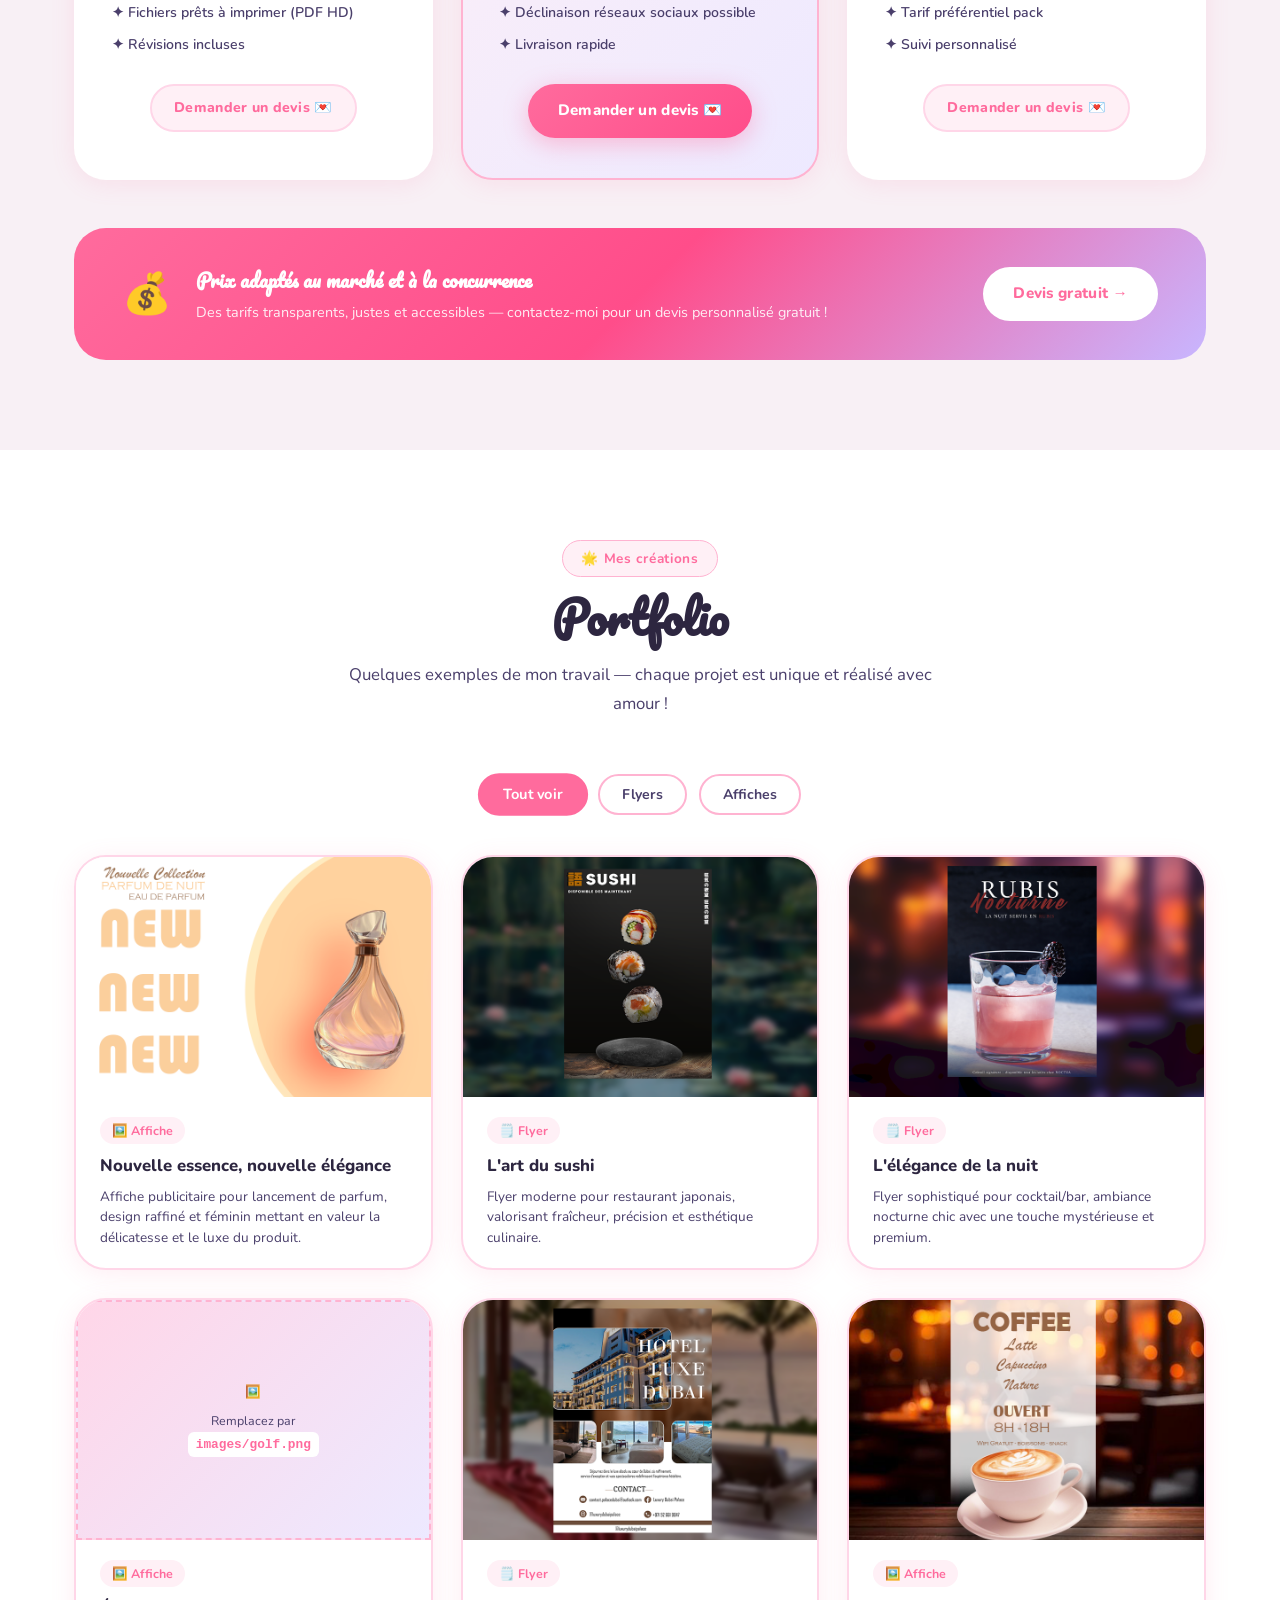
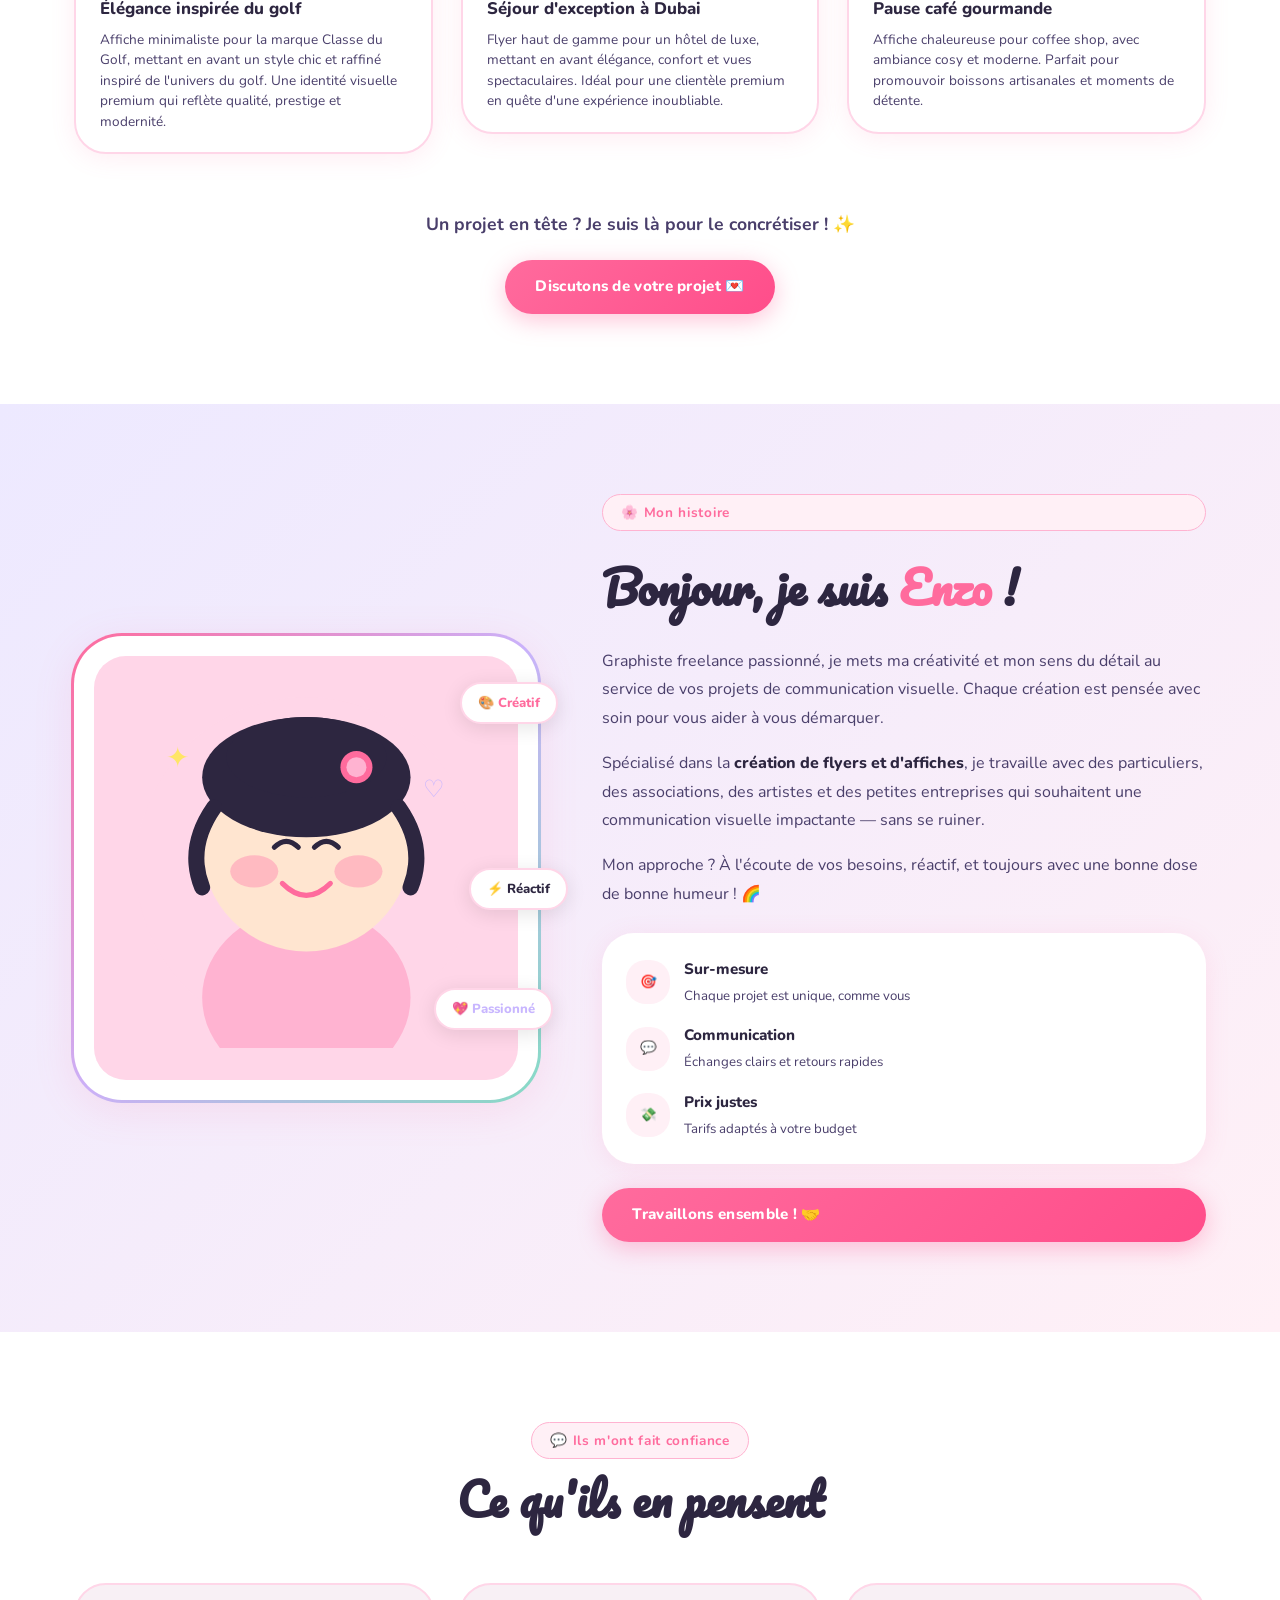
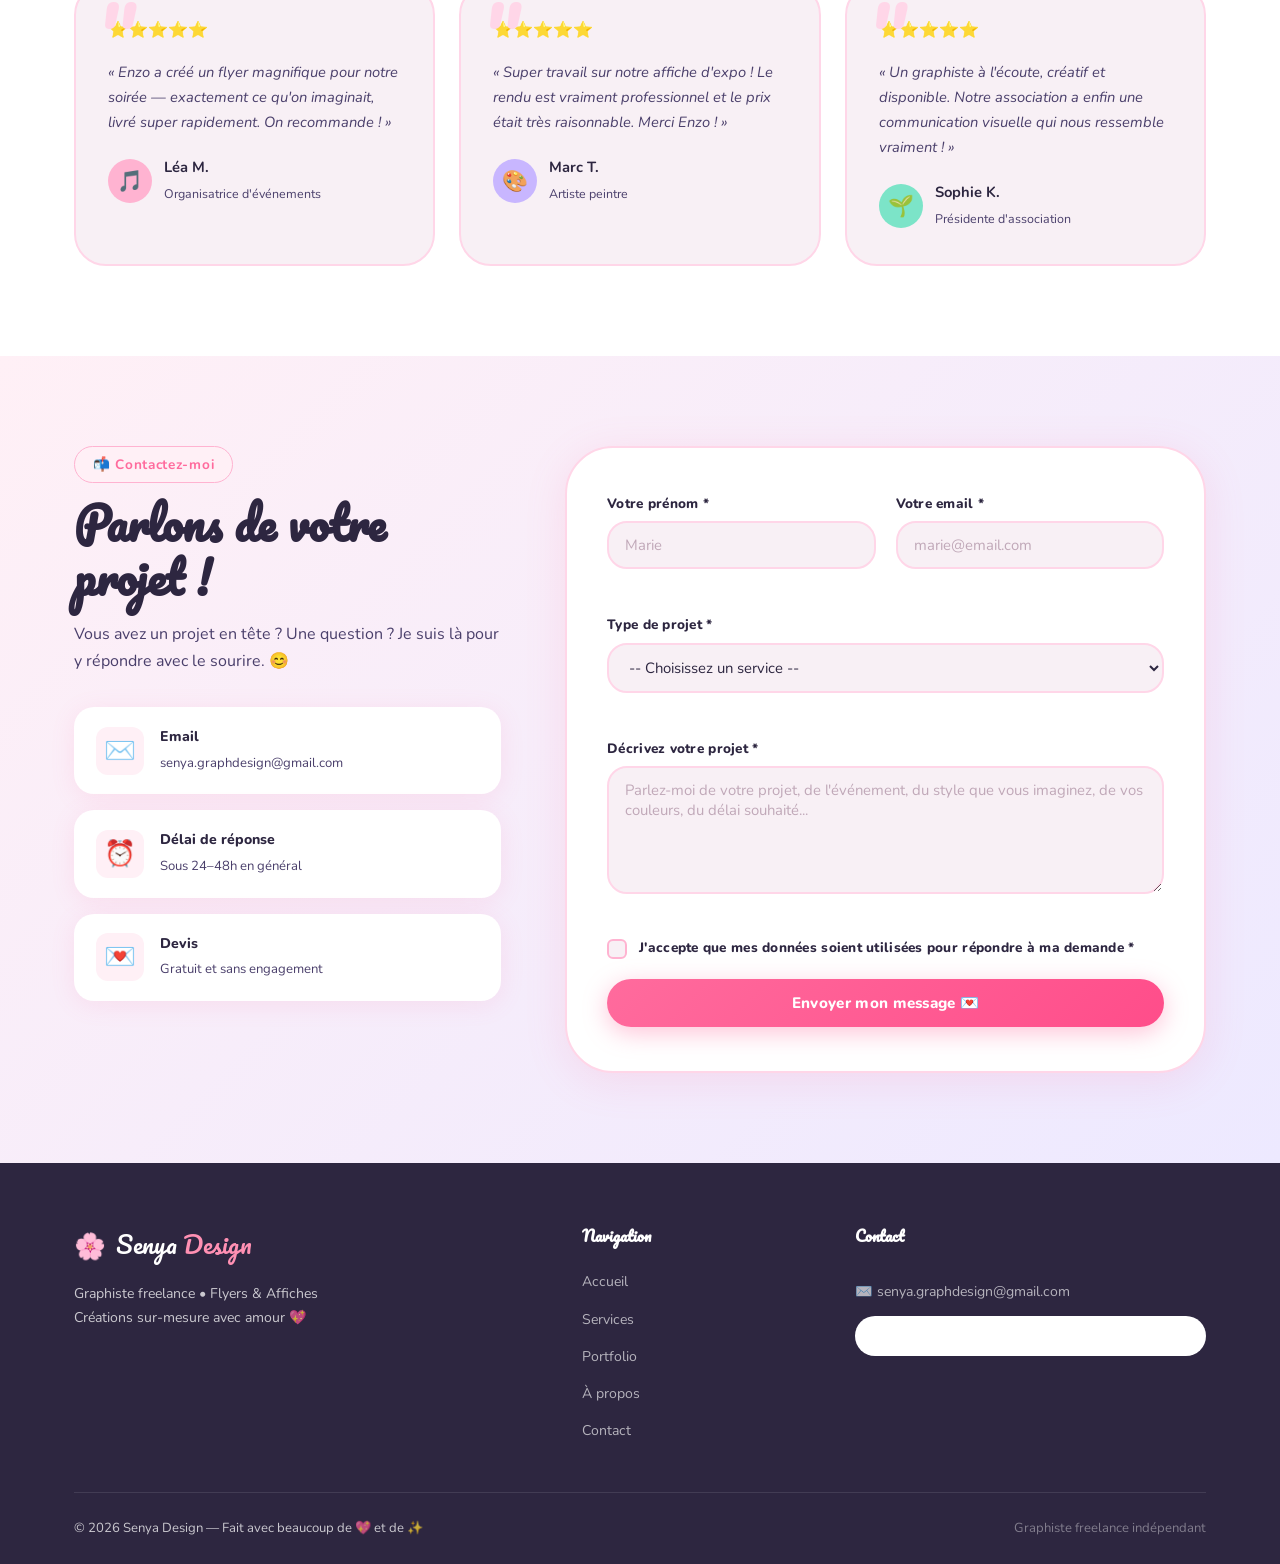
==== commit 6da720ea: "Add files via upload" ====
--- a/index.html
+++ b/index.html
@@ -2,19 +2,130 @@
 <html lang="fr">
 <head>
   <!-- =============================================
-       META & SEO
+       META & SEO — Version optimisée
        ============================================= -->
   <meta charset="UTF-8" />
   <meta name="viewport" content="width=device-width, initial-scale=1.0" />
-  <meta name="description" content="Senya Design – Graphiste freelance spécialisé dans la création de flyers et affiches. Des créations colorées, modernes et à prix adaptés." />
-  <meta name="keywords" content="graphiste freelance, flyers, affiches, création graphique, Senya Design" />
-  <meta name="author" content="Senya Design" />
-  <title>Senya Design ✨ – Graphiste Freelance</title>
+
+  <!-- ✅ Title enrichi : mot-clé principal + nom + service -->
+  <title>Senya Design – Graphiste Freelance Flyers & Affiches | Enzo, Créations Sur-Mesure</title>
+
+  <!-- ✅ Description enrichie : 150-160 caractères, incitation à l'action -->
+  <meta name="description" content="Enzo, graphiste freelance spécialisé en création de flyers et affiches modernes. Créations colorées sur-mesure pour événements, associations et entreprises. Devis gratuit !" />
+
+  <!-- ✅ Keywords (signal mineur mais utile) -->
+  <meta name="keywords" content="graphiste freelance, création flyer, création affiche, design graphique, flyer événement, affiche spectacle, graphiste pas cher, Senya Design, Enzo graphiste" />
+
+  <!-- ✅ Auteur -->
+  <meta name="author" content="Enzo – Senya Design" />
+
+  <!-- ✅ Robots : autoriser l'indexation -->
+  <meta name="robots" content="index, follow" />
+
+  <!-- ✅ Canonical : éviter le duplicate content -->
+  <link rel="canonical" href="https://senya-design.fr/" />
+
+  <!-- ✅ Open Graph (Facebook, LinkedIn, WhatsApp…) -->
+  <meta property="og:type"        content="website" />
+  <meta property="og:url"         content="https://senya-design.fr/" />
+  <meta property="og:title"       content="Senya Design – Graphiste Freelance | Flyers & Affiches Sur-Mesure" />
+  <meta property="og:description" content="Enzo, graphiste freelance passionné. Flyers et affiches colorés, modernes et sur-mesure pour votre événement ou votre marque. Devis gratuit !" />
+  <meta property="og:image"       content="https://senya-design.fr/images/og-preview.jpg" />
+  <meta property="og:image:alt"   content="Senya Design – Graphiste Freelance Flyers & Affiches" />
+  <meta property="og:locale"      content="fr_FR" />
+  <meta property="og:site_name"   content="Senya Design" />
+
+  <!-- ✅ Twitter Card -->
+  <meta name="twitter:card"        content="summary_large_image" />
+  <meta name="twitter:title"       content="Senya Design – Graphiste Freelance | Flyers & Affiches" />
+  <meta name="twitter:description" content="Flyers et affiches colorés, modernes et sur-mesure. Devis gratuit !" />
+  <meta name="twitter:image"       content="https://senya-design.fr/images/og-preview.jpg" />
+
+  <!-- ✅ Favicon (à créer en vrai) -->
+  <link rel="icon"             href="/favicon.ico" sizes="any" />
+  <link rel="icon"             href="/favicon.svg" type="image/svg+xml" />
+  <link rel="apple-touch-icon" href="/apple-touch-icon.png" />
+  <link rel="manifest"         href="/site.webmanifest" />
+
+  <!-- ✅ Structured Data (JSON-LD) — Personne + Prestataire de services -->
+  <script type="application/ld+json">
+  {
+    "@context": "https://schema.org",
+    "@graph": [
+      {
+        "@type": "Person",
+        "@id": "https://senya-design.fr/#enzo",
+        "name": "Enzo",
+        "jobTitle": "Graphiste freelance",
+        "description": "Graphiste freelance spécialisé en création de flyers et affiches modernes, colorés et sur-mesure pour particuliers, associations et petites entreprises.",
+        "url": "https://senya-design.fr/",
+        "email": "mailto:senya.graphdesign@gmail.com",
+        "brand": {
+          "@type": "Brand",
+          "name": "Senya Design"
+        },
+        "knowsAbout": ["Design graphique", "Flyers", "Affiches", "Communication visuelle"],
+        "sameAs": []
+      },
+      {
+        "@type": "LocalBusiness",
+        "@id": "https://senya-design.fr/#business",
+        "name": "Senya Design",
+        "description": "Création de flyers et affiches sur-mesure par Enzo, graphiste freelance passionné.",
+        "url": "https://senya-design.fr/",
+        "email": "senya.graphdesign@gmail.com",
+        "priceRange": "€€",
+        "currenciesAccepted": "EUR",
+        "paymentAccepted": "Virement bancaire, PayPal",
+        "founder": { "@id": "https://senya-design.fr/#enzo" },
+        "hasOfferCatalog": {
+          "@type": "OfferCatalog",
+          "name": "Services graphiques",
+          "itemListElement": [
+            {
+              "@type": "Offer",
+              "itemOffered": {
+                "@type": "Service",
+                "name": "Création de Flyers",
+                "description": "Flyers événementiels, promotionnels, soirées, associations — formats A4, A5 ou personnalisé, prêts à imprimer en PDF HD."
+              }
+            },
+            {
+              "@type": "Offer",
+              "itemOffered": {
+                "@type": "Service",
+                "name": "Création d'Affiches",
+                "description": "Affiches de spectacle, expo, soirée ou campagne — formats A3, A2, A1 ou sur-mesure, avec déclinaison réseaux sociaux."
+              }
+            },
+            {
+              "@type": "Offer",
+              "itemOffered": {
+                "@type": "Service",
+                "name": "Pack Flyer + Affiche",
+                "description": "Pack complet flyer et affiche assortis avec charte couleurs unifiée et tarif préférentiel."
+              }
+            }
+          ]
+        }
+      },
+      {
+        "@type": "WebSite",
+        "@id": "https://senya-design.fr/#website",
+        "url": "https://senya-design.fr/",
+        "name": "Senya Design",
+        "description": "Site officiel de Senya Design, graphiste freelance.",
+        "inLanguage": "fr",
+        "publisher": { "@id": "https://senya-design.fr/#business" }
+      }
+    ]
+  }
+  </script>
 
   <!-- Feuille de style principale -->
   <link rel="stylesheet" href="style.css" />
 
-  <!-- Google Fonts : Nunito (corps) + Pacifico (titres) -->
+  <!-- ✅ Google Fonts avec display=swap (évite le FOIT, bon pour les Core Web Vitals) -->
   <link rel="preconnect" href="https://fonts.googleapis.com" />
   <link rel="preconnect" href="https://fonts.gstatic.com" crossorigin />
   <link href="https://fonts.googleapis.com/css2?family=Nunito:wght@400;600;700;800;900&family=Pacifico&display=swap" rel="stylesheet" />
@@ -24,31 +135,34 @@
   <!-- =============================================
        CURSEUR PERSONNALISÉ
        ============================================= -->
-  <div class="cursor" id="cursor"></div>
-  <div class="cursor-trail" id="cursorTrail"></div>
+  <div class="cursor" id="cursor" aria-hidden="true"></div>
+  <div class="cursor-trail" id="cursorTrail" aria-hidden="true"></div>
 
   <!-- =============================================
        NAVIGATION
        ============================================= -->
+  <!-- ✅ <header> avec role implicite banner — bien pour l'accessibilité et les crawlers -->
   <header id="navbar">
-    <nav class="nav-container">
-      <!-- Logo -->
-      <a href="#accueil" class="logo">
-        <span class="logo-icon">🌸</span>
+    <nav class="nav-container" aria-label="Navigation principale">
+      <!-- ✅ Logo corrigé : balise <a> correctement fermée + attribut title -->
+      <a href="#accueil" class="logo" aria-label="Senya Design – Accueil" title="Senya Design – Graphiste Freelance">
+        <span class="logo-icon" aria-hidden="true">🌸</span>
         <span class="logo-text">Senya <span class="logo-accent">Design</span></span>
-      <ul class="nav-links" id="navLinks">
-        <li><a href="#accueil" class="nav-link">Accueil</a></li>
-        <li><a href="#services" class="nav-link">Services</a></li>
+      </a>
+
+      <ul class="nav-links" id="navLinks" role="list">
+        <li><a href="#accueil"   class="nav-link">Accueil</a></li>
+        <li><a href="#services"  class="nav-link">Services</a></li>
         <li><a href="#portfolio" class="nav-link">Portfolio</a></li>
-        <li><a href="#apropos" class="nav-link">À propos</a></li>
-        <li><a href="#contact" class="nav-link nav-cta">Contact ✉️</a></li>
+        <li><a href="#apropos"   class="nav-link">À propos</a></li>
+        <li><a href="#contact"   class="nav-link nav-cta">Contact</a></li>
       </ul>
 
       <!-- Bouton hamburger (mobile) -->
-      <button class="hamburger" id="hamburger" aria-label="Menu" aria-expanded="false">
-        <span></span>
-        <span></span>
-        <span></span>
+      <button class="hamburger" id="hamburger" aria-label="Ouvrir le menu de navigation" aria-expanded="false" aria-controls="navLinks">
+        <span aria-hidden="true"></span>
+        <span aria-hidden="true"></span>
+        <span aria-hidden="true"></span>
       </button>
     </nav>
   </header>
@@ -56,7 +170,7 @@
   <!-- =============================================
        HERO – SECTION ACCUEIL
        ============================================= -->
-  <section id="accueil" class="hero">
+  <section id="accueil" class="hero" aria-labelledby="hero-heading">
     <!-- Éléments décoratifs flottants en arrière-plan -->
     <div class="floating-shapes" aria-hidden="true">
       <div class="shape shape-1">✿</div>
@@ -71,99 +185,84 @@
 
     <div class="hero-content">
       <!-- Badge animé -->
-      <div class="hero-badge fade-in">✨ Disponible pour de nouveaux projets ✨</div>
-
-      <!-- Titre principal -->
-      <h1 class="hero-title fade-in delay-1">
-        La créativité
-        <span class="title-highlight">qui fait la différence</span>
-        pour votre communication 🎨
+      <div class="hero-badge fade-in" aria-label="Disponibilité">✨ Disponible pour de nouveaux projets ✨</div>
+
+      <!-- ✅ H1 unique, clair, avec mot-clé principal -->
+      <h1 class="hero-title fade-in delay-1" id="hero-heading">
+        Graphiste freelance —
+        <span class="title-highlight">flyers & affiches sur-mesure</span>
+        qui font la différence 🎨
       </h1>
 
-      <!-- Sous-titre -->
+      <!-- ✅ Sous-titre avec mots-clés naturels -->
       <p class="hero-subtitle fade-in delay-2">
         Bonjour ! Je suis <strong>Enzo</strong>, graphiste freelance passionné.<br />
-        Je crée des flyers et affiches colorés, modernes et sur-mesure — à des prix accessibles et adaptés au marché !
+        Je crée des <strong>flyers et affiches</strong> colorés, modernes et sur-mesure — à des prix accessibles et adaptés au marché !
       </p>
 
       <!-- Boutons call-to-action -->
       <div class="hero-buttons fade-in delay-3">
-        <a href="#contact" class="btn btn-primary">
-          💌 Demander un devis
+        <a href="#contact" class="btn btn-primary" aria-label="Demander un devis gratuit à Senya Design">
+          💌 Demander un devis gratuit
         </a>
-        <a href="#portfolio" class="btn btn-secondary">
+        <a href="#portfolio" class="btn btn-secondary" aria-label="Voir le portfolio de Senya Design">
           Voir mes créations →
         </a>
       </div>
 
       <!-- Petits indicateurs de confiance -->
-      <div class="hero-stats fade-in delay-4">
+      <div class="hero-stats fade-in delay-4" aria-label="Points forts">
         <div class="stat">
           <span class="stat-number">100%</span>
           <span class="stat-label">Sur-mesure</span>
         </div>
-        <div class="stat-divider">✦</div>
+        <div class="stat-divider" aria-hidden="true">✦</div>
         <div class="stat">
           <span class="stat-number">Prix</span>
           <span class="stat-label">adaptés</span>
         </div>
-        <div class="stat-divider">✦</div>
+        <div class="stat-divider" aria-hidden="true">✦</div>
         <div class="stat">
-          <span class="stat-number">💖</span>
+          <span class="stat-number" aria-hidden="true">💖</span>
           <span class="stat-label">Avec amour</span>
         </div>
       </div>
     </div>
 
     <!-- Mascotte kawaii (SVG inline) -->
-    <div class="hero-mascot fade-in delay-2" aria-hidden="true">
-      <svg viewBox="0 0 220 260" xmlns="http://www.w3.org/2000/svg" class="mascot-svg">
-        <!-- Corps principal -->
+    <div class="hero-mascot fade-in delay-2" aria-hidden="true" role="presentation">
+      <svg viewBox="0 0 220 260" xmlns="http://www.w3.org/2000/svg" class="mascot-svg" focusable="false">
         <ellipse cx="110" cy="175" rx="70" ry="65" fill="#FFB3D1"/>
-        <!-- Tête -->
         <circle cx="110" cy="100" r="65" fill="#FFD6E8"/>
-        <!-- Joues roses -->
         <ellipse cx="78" cy="115" rx="16" ry="10" fill="#FF90B3" opacity="0.6"/>
         <ellipse cx="142" cy="115" rx="16" ry="10" fill="#FF90B3" opacity="0.6"/>
-        <!-- Yeux -->
         <ellipse cx="92" cy="98" rx="10" ry="12" fill="#2D2640"/>
         <ellipse cx="128" cy="98" rx="10" ry="12" fill="#2D2640"/>
-        <!-- Reflets des yeux -->
         <circle cx="96" cy="93" r="3.5" fill="white"/>
         <circle cx="132" cy="93" r="3.5" fill="white"/>
-        <!-- Bouche souriante -->
         <path d="M95 120 Q110 134 125 120" stroke="#FF6B9D" stroke-width="3" fill="none" stroke-linecap="round"/>
-        <!-- Nez -->
         <ellipse cx="110" cy="113" rx="4" ry="2.5" fill="#FF90B3"/>
-        <!-- Oreilles rondes / accessoires kawaii -->
         <circle cx="52" cy="82" r="18" fill="#FFD6E8"/>
         <circle cx="52" cy="82" r="10" fill="#FFB3D1"/>
         <circle cx="168" cy="82" r="18" fill="#FFD6E8"/>
         <circle cx="168" cy="82" r="10" fill="#FFB3D1"/>
-        <!-- Petit nœud sur la tête -->
         <path d="M90 42 Q110 28 130 42 Q110 55 90 42Z" fill="#FF6B9D"/>
         <circle cx="110" cy="42" r="7" fill="#FF90B3"/>
-        <!-- Bras avec crayon -->
         <ellipse cx="48" cy="175" rx="18" ry="40" fill="#FFB3D1" transform="rotate(-20 48 175)"/>
         <rect x="30" y="200" width="8" height="30" rx="4" fill="#FFE566" transform="rotate(-20 30 200)"/>
         <polygon points="28,228 38,228 33,244" fill="#FF7043" transform="rotate(-20 33 228)"/>
-        <!-- Bras droit -->
         <ellipse cx="172" cy="175" rx="18" ry="40" fill="#FFB3D1" transform="rotate(20 172 175)"/>
-        <!-- Palette dans la main droite -->
         <ellipse cx="188" cy="208" rx="16" ry="12" fill="#C8B6FF" transform="rotate(20 188 208)"/>
         <circle cx="182" cy="203" r="4" fill="#FF6B9D"/>
         <circle cx="192" cy="202" r="4" fill="#7CE4C8"/>
         <circle cx="186" cy="212" r="4" fill="#FFE566"/>
-        <!-- Jambes -->
         <ellipse cx="92" cy="235" rx="18" ry="22" fill="#FFB3D1"/>
         <ellipse cx="128" cy="235" rx="18" ry="22" fill="#FFB3D1"/>
-        <!-- Petites étoiles autour -->
         <text x="20" y="60" font-size="16" fill="#FFE566">✦</text>
         <text x="180" y="50" font-size="14" fill="#C8B6FF">✦</text>
         <text x="10" y="150" font-size="12" fill="#FF6B9D">♡</text>
         <text x="195" y="140" font-size="12" fill="#7CE4C8">★</text>
       </svg>
-      <!-- Ombre au sol -->
       <div class="mascot-shadow"></div>
     </div>
   </section>
@@ -171,23 +270,22 @@
   <!-- =============================================
        SERVICES
        ============================================= -->
-  <section id="services" class="services section">
-    <!-- Décoration en arrière-plan -->
+  <section id="services" class="services section" aria-labelledby="services-heading">
     <div class="section-deco" aria-hidden="true">
       <span>✿</span><span>⭐</span><span>♡</span>
     </div>
 
     <div class="container">
       <div class="section-header">
-        <span class="section-tag">🎨 Ce que je fais</span>
-        <h2 class="section-title">Mes Services</h2>
+        <span class="section-tag" aria-hidden="true">🎨 Ce que je fais</span>
+        <h2 class="section-title" id="services-heading">Mes Services</h2>
         <p class="section-subtitle">Des créations colorées et percutantes pour mettre en valeur votre événement ou votre marque !</p>
       </div>
 
       <div class="services-grid">
         <!-- Carte Service 1 : Flyers -->
-        <article class="service-card reveal">
-          <div class="service-icon">🗒️</div>
+        <article class="service-card reveal" aria-label="Service : Création de Flyers">
+          <div class="service-icon" aria-hidden="true">🗒️</div>
           <h3 class="service-title">Création de Flyers</h3>
           <p class="service-desc">
             Flyers événementiels, promotionnels, soirées, associations… Je conçois des flyers accrocheurs qui attirent l'œil et font passer votre message avec style !
@@ -198,13 +296,13 @@
             <li>✦ Fichiers prêts à imprimer (PDF HD)</li>
             <li>✦ Révisions incluses</li>
           </ul>
-          <a href="#contact" class="btn btn-card">Demander un devis 💌</a>
+          <a href="#contact" class="btn btn-card" aria-label="Demander un devis pour un flyer">Demander un devis 💌</a>
         </article>
 
         <!-- Carte Service 2 : Affiches -->
-        <article class="service-card service-card--featured reveal">
-          <div class="featured-badge">⭐ Populaire</div>
-          <div class="service-icon">🖼️</div>
+        <article class="service-card service-card--featured reveal" aria-label="Service populaire : Création d'Affiches">
+          <div class="featured-badge" aria-label="Service populaire">⭐ Populaire</div>
+          <div class="service-icon" aria-hidden="true">🖼️</div>
           <h3 class="service-title">Création d'Affiches</h3>
           <p class="service-desc">
             Affiches de spectacle, expo, soirée ou campagne… Je crée des visuels impactants qui racontent votre histoire et captivent votre audience !
@@ -215,12 +313,12 @@
             <li>✦ Déclinaison réseaux sociaux possible</li>
             <li>✦ Livraison rapide</li>
           </ul>
-          <a href="#contact" class="btn btn-primary">Demander un devis 💌</a>
+          <a href="#contact" class="btn btn-primary" aria-label="Demander un devis pour une affiche">Demander un devis 💌</a>
         </article>
 
         <!-- Carte Service 3 : Pack -->
-        <article class="service-card reveal">
-          <div class="service-icon">🎁</div>
+        <article class="service-card reveal" aria-label="Service : Pack Flyer + Affiche">
+          <div class="service-icon" aria-hidden="true">🎁</div>
           <h3 class="service-title">Pack Complet</h3>
           <p class="service-desc">
             Besoin d'un ensemble cohérent pour votre événement ou votre communication ? Je crée un pack flyer + affiche harmonisé pour un rendu professionnel et impactant !
@@ -231,18 +329,18 @@
             <li>✦ Tarif préférentiel pack</li>
             <li>✦ Suivi personnalisé</li>
           </ul>
-          <a href="#contact" class="btn btn-card">Demander un devis 💌</a>
+          <a href="#contact" class="btn btn-card" aria-label="Demander un devis pour le pack complet">Demander un devis 💌</a>
         </article>
       </div>
 
       <!-- Bandeau tarifs -->
       <div class="pricing-banner reveal">
-        <div class="pricing-icon">💰</div>
+        <div class="pricing-icon" aria-hidden="true">💰</div>
         <div class="pricing-text">
           <strong>Prix adaptés au marché et à la concurrence</strong>
           <span>Des tarifs transparents, justes et accessibles — contactez-moi pour un devis personnalisé gratuit !</span>
         </div>
-        <a href="#contact" class="btn btn-white">Devis gratuit →</a>
+        <a href="#contact" class="btn btn-white" aria-label="Demander un devis gratuit">Devis gratuit →</a>
       </div>
     </div>
   </section>
@@ -250,194 +348,167 @@
   <!-- =============================================
        PORTFOLIO
        ============================================= -->
-  <section id="portfolio" class="portfolio section">
+  <section id="portfolio" class="portfolio section" aria-labelledby="portfolio-heading">
     <div class="container">
       <div class="section-header">
-        <span class="section-tag">🌟 Mes créations</span>
-        <h2 class="section-title">Portfolio</h2>
+        <span class="section-tag" aria-hidden="true">🌟 Mes créations</span>
+        <h2 class="section-title" id="portfolio-heading">Portfolio</h2>
         <p class="section-subtitle">Quelques exemples de mon travail — chaque projet est unique et réalisé avec amour !</p>
       </div>
 
       <!-- Filtres portfolio -->
-      <div class="portfolio-filters reveal">
-        <button class="filter-btn filter-btn--active" data-filter="all">Tout voir</button>
-        <button class="filter-btn" data-filter="flyer">Flyers</button>
-        <button class="filter-btn" data-filter="affiche">Affiches</button>
-      </div>
-
-      <!-- ================================================
-           GRILLE PORTFOLIO
-           ================================================
-           COMMENT AJOUTER VOS CRÉATIONS :
-           1. Créez un dossier "images/" à côté de index.html
-           2. Placez vos fichiers image dedans (JPG, PNG ou WebP)
-           3. Remplacez le src="images/portfolio-X.jpg" par le
-              nom exact de votre fichier
-           4. Mettez à jour le titre, la description et la catégorie
-              (data-category="flyer" ou data-category="affiche")
-           5. Supprimez cette zone de commentaire quand c'est fait !
-           ================================================ -->
+      <div class="portfolio-filters reveal" role="group" aria-label="Filtrer le portfolio">
+        <button class="filter-btn filter-btn--active" data-filter="all"     aria-pressed="true">Tout voir</button>
+        <button class="filter-btn"                    data-filter="flyer"   aria-pressed="false">Flyers</button>
+        <button class="filter-btn"                    data-filter="affiche" aria-pressed="false">Affiches</button>
+      </div>
+
       <div class="portfolio-grid" id="portfolioGrid">
 
-        <!-- ✏️ ITEM 1 — Remplacez par votre 1ère création (Affiche) -->
+        <!-- ITEM 1 — Affiche Eau de Parfum -->
         <article class="portfolio-item reveal" data-category="affiche">
           <div class="portfolio-card">
-
-            <!-- 🖼️ REMPLACER ICI : changez "images/portfolio-1.jpg" par votre fichier image -->
-            <!-- Taille recommandée : 800×600 px minimum, format JPG ou PNG -->
             <div class="portfolio-img-wrapper">
               <img
                 src="images/Eau de parfum .png"
-                alt="Affiche – votre titre ici"
+                alt="Affiche publicitaire pour lancement de parfum – design raffiné et féminin Senya Design"
                 class="portfolio-img"
                 loading="lazy"
+                width="800" height="600"
                 onerror="this.parentElement.classList.add('img-placeholder')"
               />
-              <!-- Ce texte s'affiche uniquement si l'image est manquante -->
-              <div class="placeholder-label">
+              <div class="placeholder-label" aria-hidden="true">
                 <span class="placeholder-icon">🖼️</span>
                 <span>Remplacez par<br/><strong>images/Eau de parfum .png</strong></span>
               </div>
             </div>
-
             <div class="portfolio-info">
-              <span class="portfolio-cat">🖼️ Affiche</span>
-              <!-- ✏️ Changez le titre et la description ci-dessous -->
+              <span class="portfolio-cat" aria-label="Catégorie : Affiche">🖼️ Affiche</span>
               <h3 class="portfolio-name">Nouvelle essence, nouvelle élégance</h3>
               <p class="portfolio-desc">Affiche publicitaire pour lancement de parfum, design raffiné et féminin mettant en valeur la délicatesse et le luxe du produit.</p>
             </div>
           </div>
         </article>
 
-        <!-- ✏️ ITEM 2 — Remplacez par votre 2ème création (Flyer) -->
+        <!-- ITEM 2 — Flyer Restaurant Sushi -->
         <article class="portfolio-item reveal" data-category="flyer">
           <div class="portfolio-card">
-
-            <!-- 🖼️ REMPLACER ICI : changez "images/portfolio-2.jpg" par votre fichier image -->
             <div class="portfolio-img-wrapper">
               <img
                 src="images/sushi.png"
-                alt="Flyer – votre titre ici"
+                alt="Flyer moderne pour restaurant japonais – mise en valeur fraîcheur et esthétique culinaire par Senya Design"
                 class="portfolio-img"
                 loading="lazy"
+                width="800" height="600"
                 onerror="this.parentElement.classList.add('img-placeholder')"
               />
-              <div class="placeholder-label">
+              <div class="placeholder-label" aria-hidden="true">
                 <span class="placeholder-icon">🗒️</span>
-                <span>Remplacez par<br/><strong>images/portfolio-2.jpg</strong></span>
+                <span>Remplacez par<br/><strong>images/sushi.png</strong></span>
               </div>
             </div>
-
             <div class="portfolio-info">
-              <span class="portfolio-cat">🗒️ Flyer</span>
-              <h3 class="portfolio-name">L’art du sushi</h3>
+              <span class="portfolio-cat" aria-label="Catégorie : Flyer">🗒️ Flyer</span>
+              <h3 class="portfolio-name">L'art du sushi</h3>
               <p class="portfolio-desc">Flyer moderne pour restaurant japonais, valorisant fraîcheur, précision et esthétique culinaire.</p>
             </div>
           </div>
         </article>
 
-        <!-- ✏️ ITEM 3 — Remplacez par votre 3ème création (Flyer) -->
+        <!-- ITEM 3 — Flyer Cocktail Bar Ruby -->
         <article class="portfolio-item reveal" data-category="flyer">
           <div class="portfolio-card">
-
-            <!-- 🖼️ REMPLACER ICI : changez "images/portfolio-3.jpg" par votre fichier image -->
             <div class="portfolio-img-wrapper">
               <img
                 src="images/ruby.png"
-                alt="Flyer – votre titre ici"
+                alt="Flyer soirée cocktail bar Ruby – ambiance nocturne chic et premium par Senya Design"
                 class="portfolio-img"
                 loading="lazy"
+                width="800" height="600"
                 onerror="this.parentElement.classList.add('img-placeholder')"
               />
-              <div class="placeholder-label">
+              <div class="placeholder-label" aria-hidden="true">
                 <span class="placeholder-icon">🗒️</span>
-                <span>Remplacez par<br/><strong>images/portfolio-3.jpg</strong></span>
+                <span>Remplacez par<br/><strong>images/ruby.png</strong></span>
               </div>
             </div>
-
             <div class="portfolio-info">
-              <span class="portfolio-cat">🗒️ Flyer</span>
-              <h3 class="portfolio-name">L’élégance de la nuit</h3>
+              <span class="portfolio-cat" aria-label="Catégorie : Flyer">🗒️ Flyer</span>
+              <h3 class="portfolio-name">L'élégance de la nuit</h3>
               <p class="portfolio-desc">Flyer sophistiqué pour cocktail/bar, ambiance nocturne chic avec une touche mystérieuse et premium.</p>
             </div>
           </div>
         </article>
 
-        <!-- ✏️ ITEM 4 — Remplacez par votre 4ème création (Affiche) -->
+        <!-- ITEM 4 — Affiche Golf -->
         <article class="portfolio-item reveal" data-category="affiche">
           <div class="portfolio-card">
-
-            <!-- 🖼️ REMPLACER ICI : changez "images/portfolio-4.jpg" par votre fichier image -->
             <div class="portfolio-img-wrapper">
               <img
-                src="images/place du golf.png"
-                alt="Affiche – votre titre ici"
+                src="images/golf.png"
+                alt="Affiche minimaliste Classe du Golf – identité visuelle premium chic et moderne par Senya Design"
                 class="portfolio-img"
                 loading="lazy"
+                width="800" height="600"
                 onerror="this.parentElement.classList.add('img-placeholder')"
               />
-              <div class="placeholder-label">
+              <div class="placeholder-label" aria-hidden="true">
                 <span class="placeholder-icon">🖼️</span>
-                <span>Remplacez par<br/><strong>images/portfolio-4.jpg</strong></span>
+                <span>Remplacez par<br/><strong>images/golf.png</strong></span>
               </div>
             </div>
-
             <div class="portfolio-info">
-              <span class="portfolio-cat">🖼️ Affiche</span>
+              <span class="portfolio-cat" aria-label="Catégorie : Affiche">🖼️ Affiche</span>
               <h3 class="portfolio-name">Élégance inspirée du golf</h3>
-              <p class="portfolio-desc">Affiche minimaliste pour la marque Classe du Golf, mettant en avant un style chic et raffiné inspiré de l’univers du golf. Une identité visuelle premium qui reflète qualité, prestige et modernité.</p>
+              <p class="portfolio-desc">Affiche minimaliste pour la marque Classe du Golf, mettant en avant un style chic et raffiné inspiré de l'univers du golf. Une identité visuelle premium qui reflète qualité, prestige et modernité.</p>
             </div>
           </div>
         </article>
 
-        <!-- ✏️ ITEM 5 — Remplacez par votre 5ème création (Flyer) -->
+        <!-- ITEM 5 — Flyer Hôtel Dubai -->
         <article class="portfolio-item reveal" data-category="flyer">
           <div class="portfolio-card">
-
-            <!-- 🖼️ REMPLACER ICI : changez "images/portfolio-5.jpg" par votre fichier image -->
             <div class="portfolio-img-wrapper">
               <img
                 src="images/hotel flyer.png"
-                alt="Flyer – votre titre ici"
+                alt="Flyer haut de gamme hôtel de luxe à Dubaï – design élégance et confort par Senya Design"
                 class="portfolio-img"
                 loading="lazy"
+                width="800" height="600"
                 onerror="this.parentElement.classList.add('img-placeholder')"
               />
-              <div class="placeholder-label">
+              <div class="placeholder-label" aria-hidden="true">
                 <span class="placeholder-icon">🗒️</span>
-                <span>Remplacez par<br/><strong>images/portfolio-5.jpg</strong></span>
+                <span>Remplacez par<br/><strong>images/hotel flyer.png</strong></span>
               </div>
             </div>
-
             <div class="portfolio-info">
-              <span class="portfolio-cat">🗒️ Flyer</span>
-              <h3 class="portfolio-name">Séjour d’exception à Dubai</h3>
-              <p class="portfolio-desc">Flyer haut de gamme pour un hôtel de luxe, mettant en avant élégance, confort et vues spectaculaires. Idéal pour une clientèle premium en quête d’une expérience inoubliable.</p>
+              <span class="portfolio-cat" aria-label="Catégorie : Flyer">🗒️ Flyer</span>
+              <h3 class="portfolio-name">Séjour d'exception à Dubai</h3>
+              <p class="portfolio-desc">Flyer haut de gamme pour un hôtel de luxe, mettant en avant élégance, confort et vues spectaculaires. Idéal pour une clientèle premium en quête d'une expérience inoubliable.</p>
             </div>
           </div>
         </article>
 
-        <!-- ✏️ ITEM 6 — Remplacez par votre 6ème création (Affiche) -->
+        <!-- ITEM 6 — Affiche Coffee Shop -->
         <article class="portfolio-item reveal" data-category="affiche">
           <div class="portfolio-card">
-
-            <!-- 🖼️ REMPLACER ICI : changez "images/portfolio-6.jpg" par votre fichier image -->
             <div class="portfolio-img-wrapper">
               <img
                 src="images/Coffee.png"
-                alt="Affiche – votre titre ici"
+                alt="Affiche coffee shop ambiance cosy et moderne – promotion boissons artisanales par Senya Design"
                 class="portfolio-img"
                 loading="lazy"
+                width="800" height="600"
                 onerror="this.parentElement.classList.add('img-placeholder')"
               />
-              <div class="placeholder-label">
+              <div class="placeholder-label" aria-hidden="true">
                 <span class="placeholder-icon">🖼️</span>
-                <span>Remplacez par<br/><strong>images/portfolio-6.jpg</strong></span>
+                <span>Remplacez par<br/><strong>images/Coffee.png</strong></span>
               </div>
             </div>
-
             <div class="portfolio-info">
-              <span class="portfolio-cat">🖼️ Affiche</span>
+              <span class="portfolio-cat" aria-label="Catégorie : Affiche">🖼️ Affiche</span>
               <h3 class="portfolio-name">Pause café gourmande</h3>
               <p class="portfolio-desc">Affiche chaleureuse pour coffee shop, avec ambiance cosy et moderne. Parfait pour promouvoir boissons artisanales et moments de détente.</p>
             </div>
@@ -449,7 +520,7 @@
       <!-- Bouton voir plus -->
       <div class="portfolio-cta reveal">
         <p>Un projet en tête ? Je suis là pour le concrétiser ! ✨</p>
-        <a href="#contact" class="btn btn-primary">Discutons de votre projet 💌</a>
+        <a href="#contact" class="btn btn-primary" aria-label="Contactez Senya Design pour votre projet graphique">Discutons de votre projet 💌</a>
       </div>
     </div>
   </section>
@@ -457,38 +528,28 @@
   <!-- =============================================
        À PROPOS
        ============================================= -->
-  <section id="apropos" class="about section">
+  <section id="apropos" class="about section" aria-labelledby="apropos-heading">
     <div class="container about-container">
 
       <!-- Illustration / Photo de profil stylisée -->
       <div class="about-visual reveal">
         <div class="about-frame">
-          <div class="about-avatar">
-            <svg viewBox="0 0 180 180" xmlns="http://www.w3.org/2000/svg">
-              <!-- Fond -->
+          <div class="about-avatar" role="img" aria-label="Portrait illustré d'Enzo, graphiste Senya Design">
+            <svg viewBox="0 0 180 180" xmlns="http://www.w3.org/2000/svg" focusable="false" aria-hidden="true">
               <circle cx="90" cy="90" r="85" fill="#FFD6E8"/>
-              <!-- Corps -->
               <ellipse cx="90" cy="155" rx="52" ry="45" fill="#FFB3D1"/>
-              <!-- Tête -->
               <circle cx="90" cy="80" r="52" fill="#FFE5D0"/>
-              <!-- Joues -->
               <ellipse cx="64" cy="92" rx="12" ry="8" fill="#FF90B3" opacity="0.5"/>
               <ellipse cx="116" cy="92" rx="12" ry="8" fill="#FF90B3" opacity="0.5"/>
-              <!-- Yeux fermés (souriants) -->
               <path d="M74 80 Q80 74 86 80" stroke="#2D2640" stroke-width="2.5" fill="none" stroke-linecap="round"/>
               <path d="M94 80 Q100 74 106 80" stroke="#2D2640" stroke-width="2.5" fill="none" stroke-linecap="round"/>
-              <!-- Bouche -->
               <path d="M78 98 Q90 110 102 98" stroke="#FF6B9D" stroke-width="2.5" fill="none" stroke-linecap="round"/>
-              <!-- Cheveux -->
               <ellipse cx="90" cy="45" rx="52" ry="30" fill="#2D2640"/>
               <ellipse cx="90" cy="35" rx="40" ry="20" fill="#2D2640"/>
-              <!-- Mèches -->
               <path d="M44 60 Q30 80 38 100" stroke="#2D2640" stroke-width="8" fill="none" stroke-linecap="round"/>
               <path d="M136 60 Q150 80 142 100" stroke="#2D2640" stroke-width="8" fill="none" stroke-linecap="round"/>
-              <!-- Accessoire cheveux -->
               <circle cx="115" cy="40" r="8" fill="#FF6B9D"/>
               <circle cx="115" cy="40" r="5" fill="#FFB3D1"/>
-              <!-- Petits éléments déco -->
               <text x="20" y="40" font-size="14" fill="#FFE566">✦</text>
               <text x="148" y="55" font-size="12" fill="#C8B6FF">♡</text>
             </svg>
@@ -503,37 +564,37 @@
 
       <!-- Texte à propos -->
       <div class="about-text reveal">
-        <span class="section-tag">🌸 Mon histoire</span>
-        <h2 class="section-title">Bonjour, je suis <span class="text-pink">Enzo</span> !</h2>
+        <span class="section-tag" aria-hidden="true">🌸 Mon histoire</span>
+        <h2 class="section-title" id="apropos-heading">Bonjour, je suis <span class="text-pink">Enzo</span> !</h2>
 
         <p>
           Graphiste freelance passionné, je mets ma créativité et mon sens du détail au service de vos projets de communication visuelle. Chaque création est pensée avec soin pour vous aider à vous démarquer.
         </p>
         <p>
-          Spécialisée dans la <strong>création de flyers et d'affiches</strong>, je travaille avec des particuliers, des associations, des artistes et des petites entreprises qui souhaitent une communication visuelle impactante — sans se ruiner.
+          Spécialisé dans la <strong>création de flyers et d'affiches</strong>, je travaille avec des particuliers, des associations, des artistes et des petites entreprises qui souhaitent une communication visuelle impactante — sans se ruiner.
         </p>
         <p>
-          Mon approche ? À l'écoute de vos besoins, réactive, et toujours avec une bonne dose de bonne humeur ! 🌈
+          Mon approche ? À l'écoute de vos besoins, réactif, et toujours avec une bonne dose de bonne humeur ! 🌈
         </p>
 
         <!-- Valeurs -->
         <div class="about-values">
           <div class="value-item">
-            <span class="value-icon">🎯</span>
+            <span class="value-icon" aria-hidden="true">🎯</span>
             <div>
               <strong>Sur-mesure</strong>
               <span>Chaque projet est unique, comme vous</span>
             </div>
           </div>
           <div class="value-item">
-            <span class="value-icon">💬</span>
+            <span class="value-icon" aria-hidden="true">💬</span>
             <div>
               <strong>Communication</strong>
               <span>Échanges clairs et retours rapides</span>
             </div>
           </div>
           <div class="value-item">
-            <span class="value-icon">💸</span>
+            <span class="value-icon" aria-hidden="true">💸</span>
             <div>
               <strong>Prix justes</strong>
               <span>Tarifs adaptés à votre budget</span>
@@ -541,55 +602,78 @@
           </div>
         </div>
 
-        <a href="#contact" class="btn btn-primary">Travaillons ensemble ! 🤝</a>
+        <a href="#contact" class="btn btn-primary" aria-label="Contacter Enzo – Senya Design pour un projet">Travaillons ensemble ! 🤝</a>
       </div>
 
     </div>
   </section>
 
   <!-- =============================================
-       TÉMOIGNAGES (section bonus)
-       ============================================= -->
-  <section class="testimonials section">
+       TÉMOIGNAGES
+       ============================================= -->
+  <!-- ✅ Section avec id pour le lien d'ancrage et le JSON-LD Review -->
+  <section id="temoignages" class="testimonials section" aria-labelledby="temoignages-heading">
     <div class="container">
       <div class="section-header">
-        <span class="section-tag">💬 Ils m'ont fait confiance</span>
-        <h2 class="section-title">Ce qu'ils en pensent</h2>
+        <span class="section-tag" aria-hidden="true">💬 Ils m'ont fait confiance</span>
+        <h2 class="section-title" id="temoignages-heading">Ce qu'ils en pensent</h2>
       </div>
       <div class="testimonials-grid">
-        <div class="testimonial-card reveal">
-          <div class="testimonial-stars">⭐⭐⭐⭐⭐</div>
-          <p class="testimonial-text">« Enzo a créé un flyer magnifique pour notre soirée — exactement ce qu'on imaginait, livré super rapidement. On recommande ! »</p>
-          <div class="testimonial-author">
-            <div class="author-avatar" style="background:#FFB3D1;">🎵</div>
+
+        <figure class="testimonial-card reveal" itemscope itemtype="https://schema.org/Review">
+          <div class="testimonial-stars" aria-label="5 étoiles sur 5" itemprop="reviewRating" itemscope itemtype="https://schema.org/Rating">
+            <meta itemprop="ratingValue" content="5" />
+            <meta itemprop="bestRating" content="5" />
+            ⭐⭐⭐⭐⭐
+          </div>
+          <blockquote class="testimonial-text" itemprop="reviewBody">
+            « Enzo a créé un flyer magnifique pour notre soirée — exactement ce qu'on imaginait, livré super rapidement. On recommande ! »
+          </blockquote>
+          <figcaption class="testimonial-author" itemprop="author" itemscope itemtype="https://schema.org/Person">
+            <div class="author-avatar" style="background:#FFB3D1;" aria-hidden="true">🎵</div>
             <div>
-              <strong>Léa M.</strong>
+              <strong itemprop="name">Léa M.</strong>
               <span>Organisatrice d'événements</span>
             </div>
-          </div>
-        </div>
-        <div class="testimonial-card reveal">
-          <div class="testimonial-stars">⭐⭐⭐⭐⭐</div>
-          <p class="testimonial-text">« Super travail sur notre affiche d'expo ! Le rendu est vraiment professionnel et le prix était très raisonnable. Merci Enzo ! »</p>
-          <div class="testimonial-author">
-            <div class="author-avatar" style="background:#C8B6FF;">🎨</div>
+          </figcaption>
+        </figure>
+
+        <figure class="testimonial-card reveal" itemscope itemtype="https://schema.org/Review">
+          <div class="testimonial-stars" aria-label="5 étoiles sur 5" itemprop="reviewRating" itemscope itemtype="https://schema.org/Rating">
+            <meta itemprop="ratingValue" content="5" />
+            <meta itemprop="bestRating" content="5" />
+            ⭐⭐⭐⭐⭐
+          </div>
+          <blockquote class="testimonial-text" itemprop="reviewBody">
+            « Super travail sur notre affiche d'expo ! Le rendu est vraiment professionnel et le prix était très raisonnable. Merci Enzo ! »
+          </blockquote>
+          <figcaption class="testimonial-author" itemprop="author" itemscope itemtype="https://schema.org/Person">
+            <div class="author-avatar" style="background:#C8B6FF;" aria-hidden="true">🎨</div>
             <div>
-              <strong>Marc T.</strong>
+              <strong itemprop="name">Marc T.</strong>
               <span>Artiste peintre</span>
             </div>
-          </div>
-        </div>
-        <div class="testimonial-card reveal">
-          <div class="testimonial-stars">⭐⭐⭐⭐⭐</div>
-          <p class="testimonial-text">« Un graphiste à l'écoute, créatif et disponible. Notre association a enfin une communication visuelle qui nous ressemble vraiment ! »</p>
-          <div class="testimonial-author">
-            <div class="author-avatar" style="background:#7CE4C8;">🌱</div>
+          </figcaption>
+        </figure>
+
+        <figure class="testimonial-card reveal" itemscope itemtype="https://schema.org/Review">
+          <div class="testimonial-stars" aria-label="5 étoiles sur 5" itemprop="reviewRating" itemscope itemtype="https://schema.org/Rating">
+            <meta itemprop="ratingValue" content="5" />
+            <meta itemprop="bestRating" content="5" />
+            ⭐⭐⭐⭐⭐
+          </div>
+          <blockquote class="testimonial-text" itemprop="reviewBody">
+            « Un graphiste à l'écoute, créatif et disponible. Notre association a enfin une communication visuelle qui nous ressemble vraiment ! »
+          </blockquote>
+          <figcaption class="testimonial-author" itemprop="author" itemscope itemtype="https://schema.org/Person">
+            <div class="author-avatar" style="background:#7CE4C8;" aria-hidden="true">🌱</div>
             <div>
-              <strong>Sophie K.</strong>
+              <strong itemprop="name">Sophie K.</strong>
               <span>Présidente d'association</span>
             </div>
-          </div>
-        </div>
+          </figcaption>
+        </figure>
+
       </div>
     </div>
   </section>
@@ -597,32 +681,32 @@
   <!-- =============================================
        CONTACT
        ============================================= -->
-  <section id="contact" class="contact section">
+  <section id="contact" class="contact section" aria-labelledby="contact-heading">
     <div class="container contact-container">
 
       <!-- Infos de contact -->
       <div class="contact-info reveal">
-        <span class="section-tag">📬 Contactez-moi</span>
-        <h2 class="section-title">Parlons de votre projet !</h2>
+        <span class="section-tag" aria-hidden="true">📬 Contactez-moi</span>
+        <h2 class="section-title" id="contact-heading">Parlons de votre projet !</h2>
         <p>Vous avez un projet en tête ? Une question ? Je suis là pour y répondre avec le sourire. 😊</p>
 
         <div class="contact-details">
-          <a href="mailto:senya.graphdesign@gmail.com" class="contact-item">
-            <div class="contact-icon">✉️</div>
+          <a href="mailto:senya.graphdesign@gmail.com" class="contact-item" aria-label="Envoyer un email à Senya Design">
+            <div class="contact-icon" aria-hidden="true">✉️</div>
             <div>
               <strong>Email</strong>
               <span>senya.graphdesign@gmail.com</span>
             </div>
           </a>
           <div class="contact-item">
-            <div class="contact-icon">⏰</div>
+            <div class="contact-icon" aria-hidden="true">⏰</div>
             <div>
               <strong>Délai de réponse</strong>
               <span>Sous 24–48h en général</span>
             </div>
           </div>
           <div class="contact-item">
-            <div class="contact-icon">💌</div>
+            <div class="contact-icon" aria-hidden="true">💌</div>
             <div>
               <strong>Devis</strong>
               <span>Gratuit et sans engagement</span>
@@ -633,21 +717,21 @@
 
       <!-- Formulaire de contact -->
       <div class="contact-form-wrapper reveal">
-        <form id="contactForm" class="contact-form" novalidate>
+        <form id="contactForm" class="contact-form" novalidate aria-label="Formulaire de contact Senya Design">
 
           <!-- Notification de succès / erreur -->
-          <div class="form-notification" id="formNotification" aria-live="polite"></div>
+          <div class="form-notification" id="formNotification" role="alert" aria-live="polite" aria-atomic="true"></div>
 
           <div class="form-row">
             <div class="form-group">
               <label for="name">Votre prénom *</label>
-              <input type="text" id="name" name="name" placeholder="Marie" required />
-              <span class="field-error" id="nameError"></span>
+              <input type="text" id="name" name="name" placeholder="Marie" required autocomplete="given-name" />
+              <span class="field-error" id="nameError" role="alert"></span>
             </div>
             <div class="form-group">
               <label for="email">Votre email *</label>
-              <input type="email" id="email" name="email" placeholder="marie@email.com" required />
-              <span class="field-error" id="emailError"></span>
+              <input type="email" id="email" name="email" placeholder="marie@email.com" required autocomplete="email" />
+              <span class="field-error" id="emailError" role="alert"></span>
             </div>
           </div>
 
@@ -660,13 +744,13 @@
               <option value="pack">Pack flyer + affiche</option>
               <option value="autre">Autre / À discuter</option>
             </select>
-            <span class="field-error" id="serviceError"></span>
+            <span class="field-error" id="serviceError" role="alert"></span>
           </div>
 
           <div class="form-group">
             <label for="message">Décrivez votre projet *</label>
             <textarea id="message" name="message" rows="5" placeholder="Parlez-moi de votre projet, de l'événement, du style que vous imaginez, de vos couleurs, du délai souhaité..." required></textarea>
-            <span class="field-error" id="messageError"></span>
+            <span class="field-error" id="messageError" role="alert"></span>
           </div>
 
           <div class="form-group form-group--checkbox">
@@ -675,10 +759,10 @@
               <span class="checkbox-custom"></span>
               J'accepte que mes données soient utilisées pour répondre à ma demande *
             </label>
-            <span class="field-error" id="consentError"></span>
-          </div>
-
-          <button type="submit" class="btn btn-primary btn-full" id="submitBtn">
+            <span class="field-error" id="consentError" role="alert"></span>
+          </div>
+
+          <button type="submit" class="btn btn-primary btn-full" id="submitBtn" aria-label="Envoyer le formulaire de contact">
             <span class="btn-text">Envoyer mon message 💌</span>
             <span class="btn-loader" aria-hidden="true">⟳</span>
           </button>
@@ -692,20 +776,20 @@
   <!-- =============================================
        FOOTER
        ============================================= -->
-  <footer class="footer">
+  <footer class="footer" role="contentinfo">
     <div class="container">
       <div class="footer-top">
         <!-- Logo & slogan -->
         <div class="footer-brand">
-          <a href="#accueil" class="logo">
-            <span class="logo-icon">🌸</span>
+          <a href="#accueil" class="logo" aria-label="Senya Design – Retour en haut de page" title="Senya Design – Graphiste Freelance">
+            <span class="logo-icon" aria-hidden="true">🌸</span>
             <span class="logo-text">Senya <span class="logo-accent">Design</span></span>
           </a>
-          <p>Graphiste freelance • Flyers & Affiches<br/>Créations sur-mesure avec amour 💖</p>
+          <p>Graphiste freelance • Flyers &amp; Affiches<br/>Créations sur-mesure avec amour 💖</p>
         </div>
 
         <!-- Navigation rapide -->
-        <div class="footer-nav">
+        <nav class="footer-nav" aria-label="Navigation secondaire">
           <h4>Navigation</h4>
           <ul>
             <li><a href="#accueil">Accueil</a></li>
@@ -714,27 +798,33 @@
             <li><a href="#apropos">À propos</a></li>
             <li><a href="#contact">Contact</a></li>
           </ul>
-        </div>
+        </nav>
 
         <!-- Contact rapide -->
         <div class="footer-contact">
           <h4>Contact</h4>
-          <a href="mailto:senya.graphdesign@gmail.com">✉️ senya.graphdesign@gmail.com</a>
-          <a href="#contact" class="btn btn-white btn-sm">Demander un devis →</a>
+          <a href="mailto:senya.graphdesign@gmail.com" aria-label="Envoyer un email à senya.graphdesign@gmail.com">✉️ senya.graphdesign@gmail.com</a>
+          <a href="#contact" class="btn btn-white btn-sm" aria-label="Demander un devis gratuit à Senya Design">Demander un devis →</a>
         </div>
       </div>
 
       <div class="footer-bottom">
-        <p>© 2025 Senya Design — Fait avec beaucoup de 💖 et de ✨</p>
+        <!-- ✅ Année mise à jour -->
+        <p>© <span id="currentYear">2025</span> Senya Design — Fait avec beaucoup de 💖 et de ✨</p>
         <p class="footer-credits">Graphiste freelance indépendant</p>
       </div>
     </div>
   </footer>
 
   <!-- Bouton retour en haut -->
-  <button class="back-to-top" id="backToTop" aria-label="Retour en haut">🌸</button>
+  <button class="back-to-top" id="backToTop" aria-label="Retour en haut de la page">🌸</button>
 
   <!-- Script principal -->
   <script src="script.js"></script>
+
+  <!-- ✅ Mise à jour automatique de l'année dans le footer -->
+  <script>
+    document.getElementById('currentYear').textContent = new Date().getFullYear();
+  </script>
 </body>
 </html>
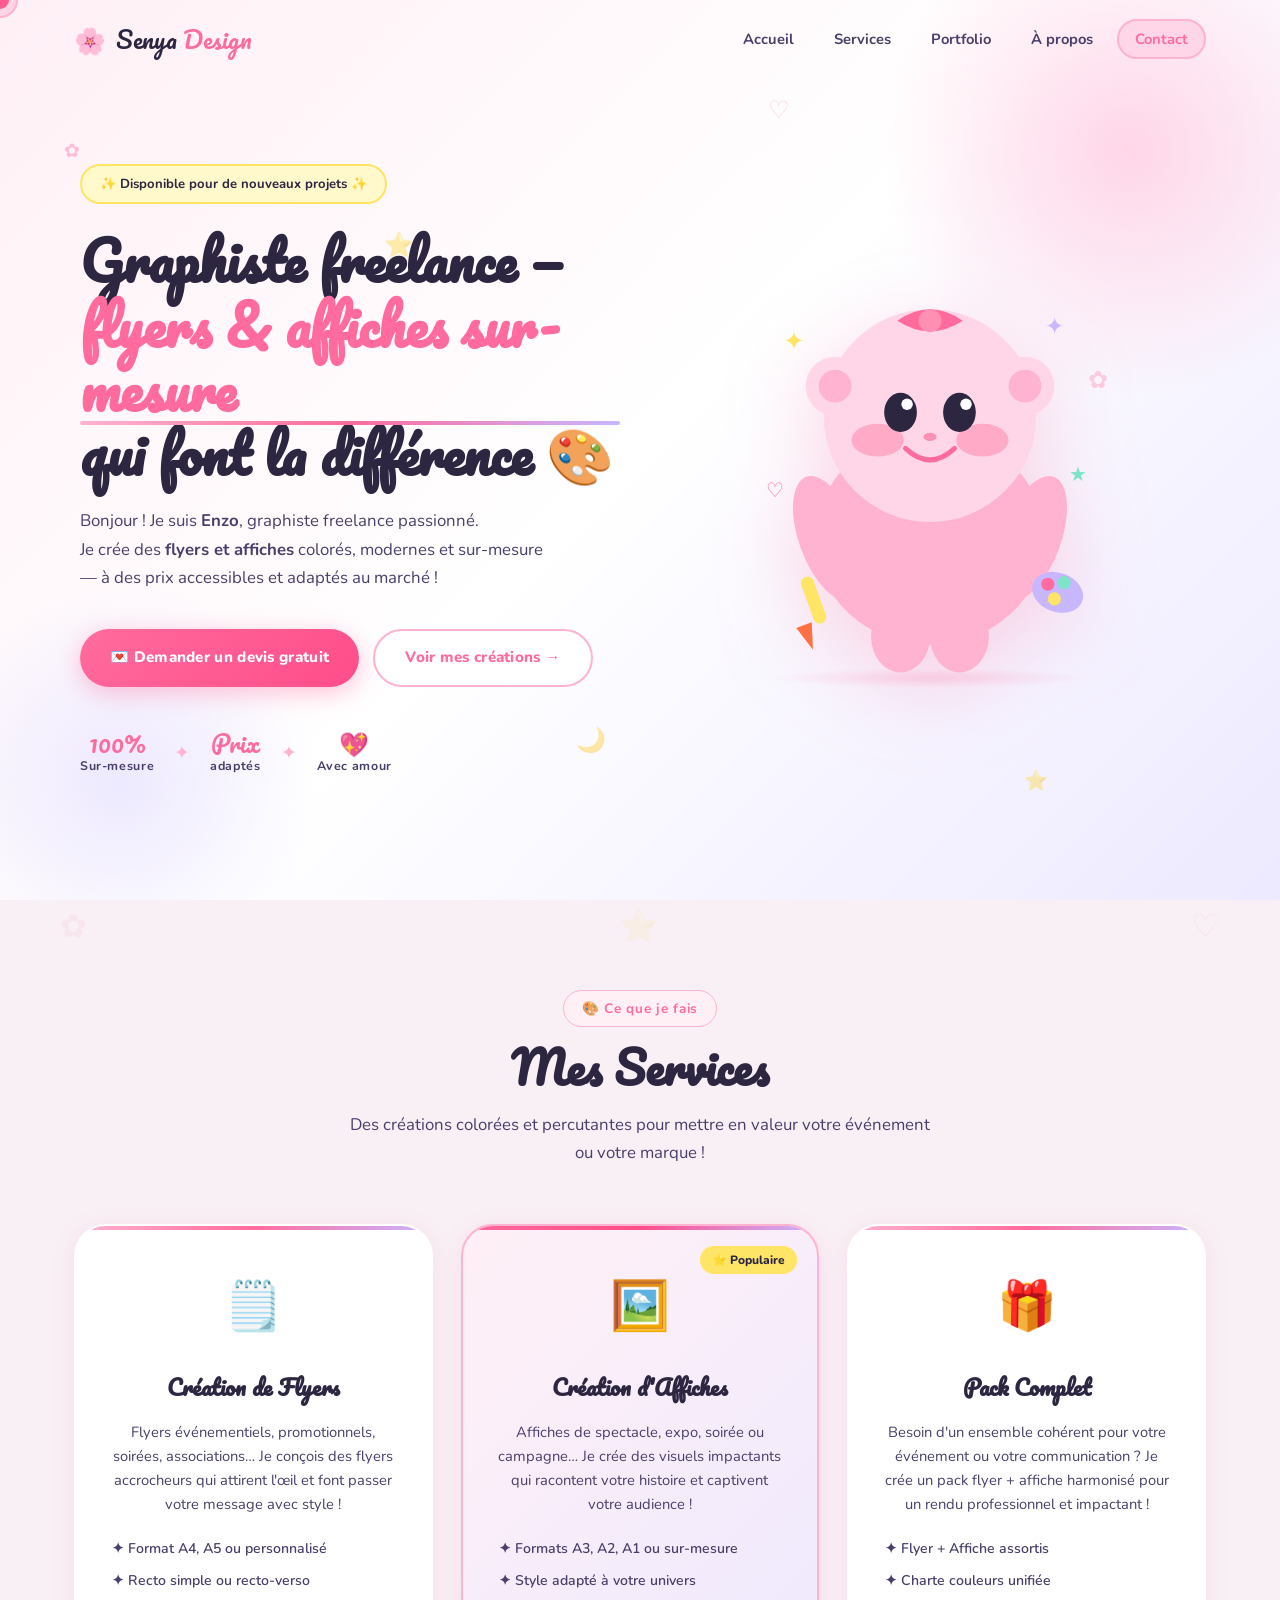
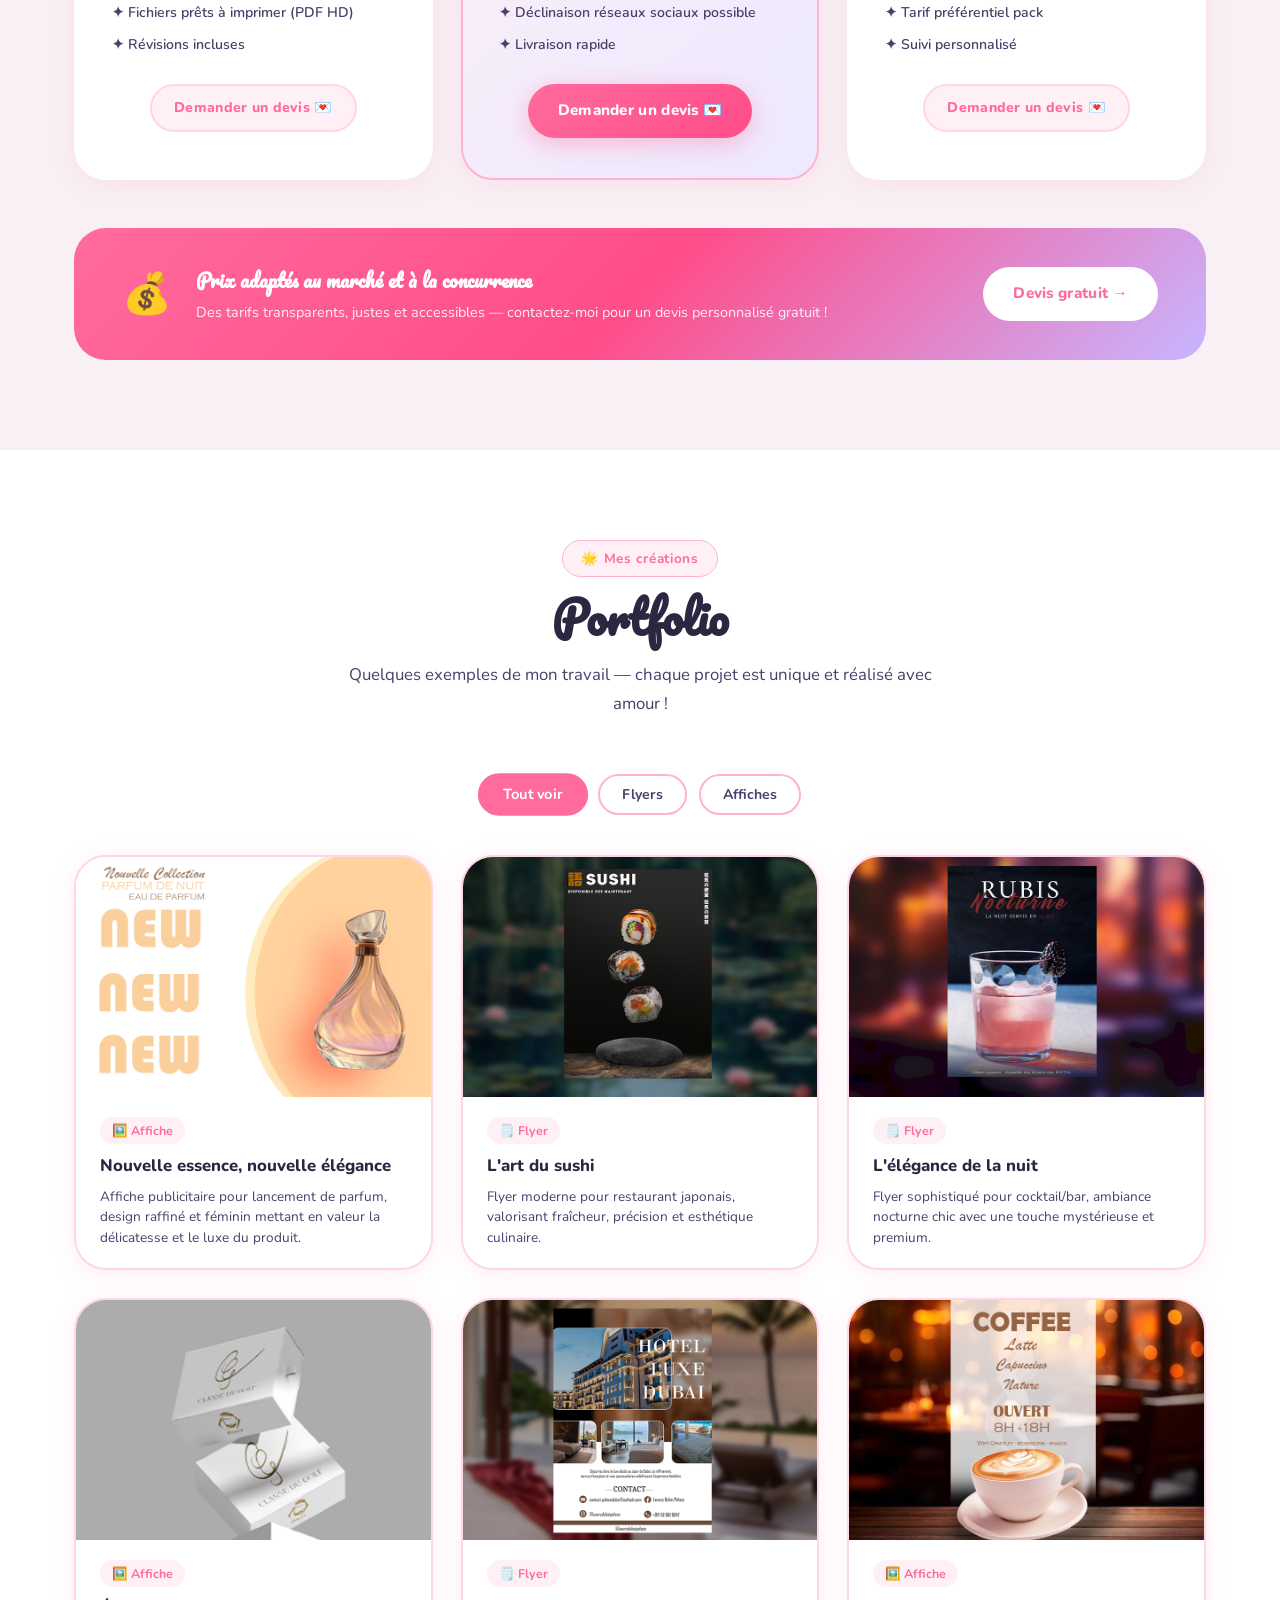
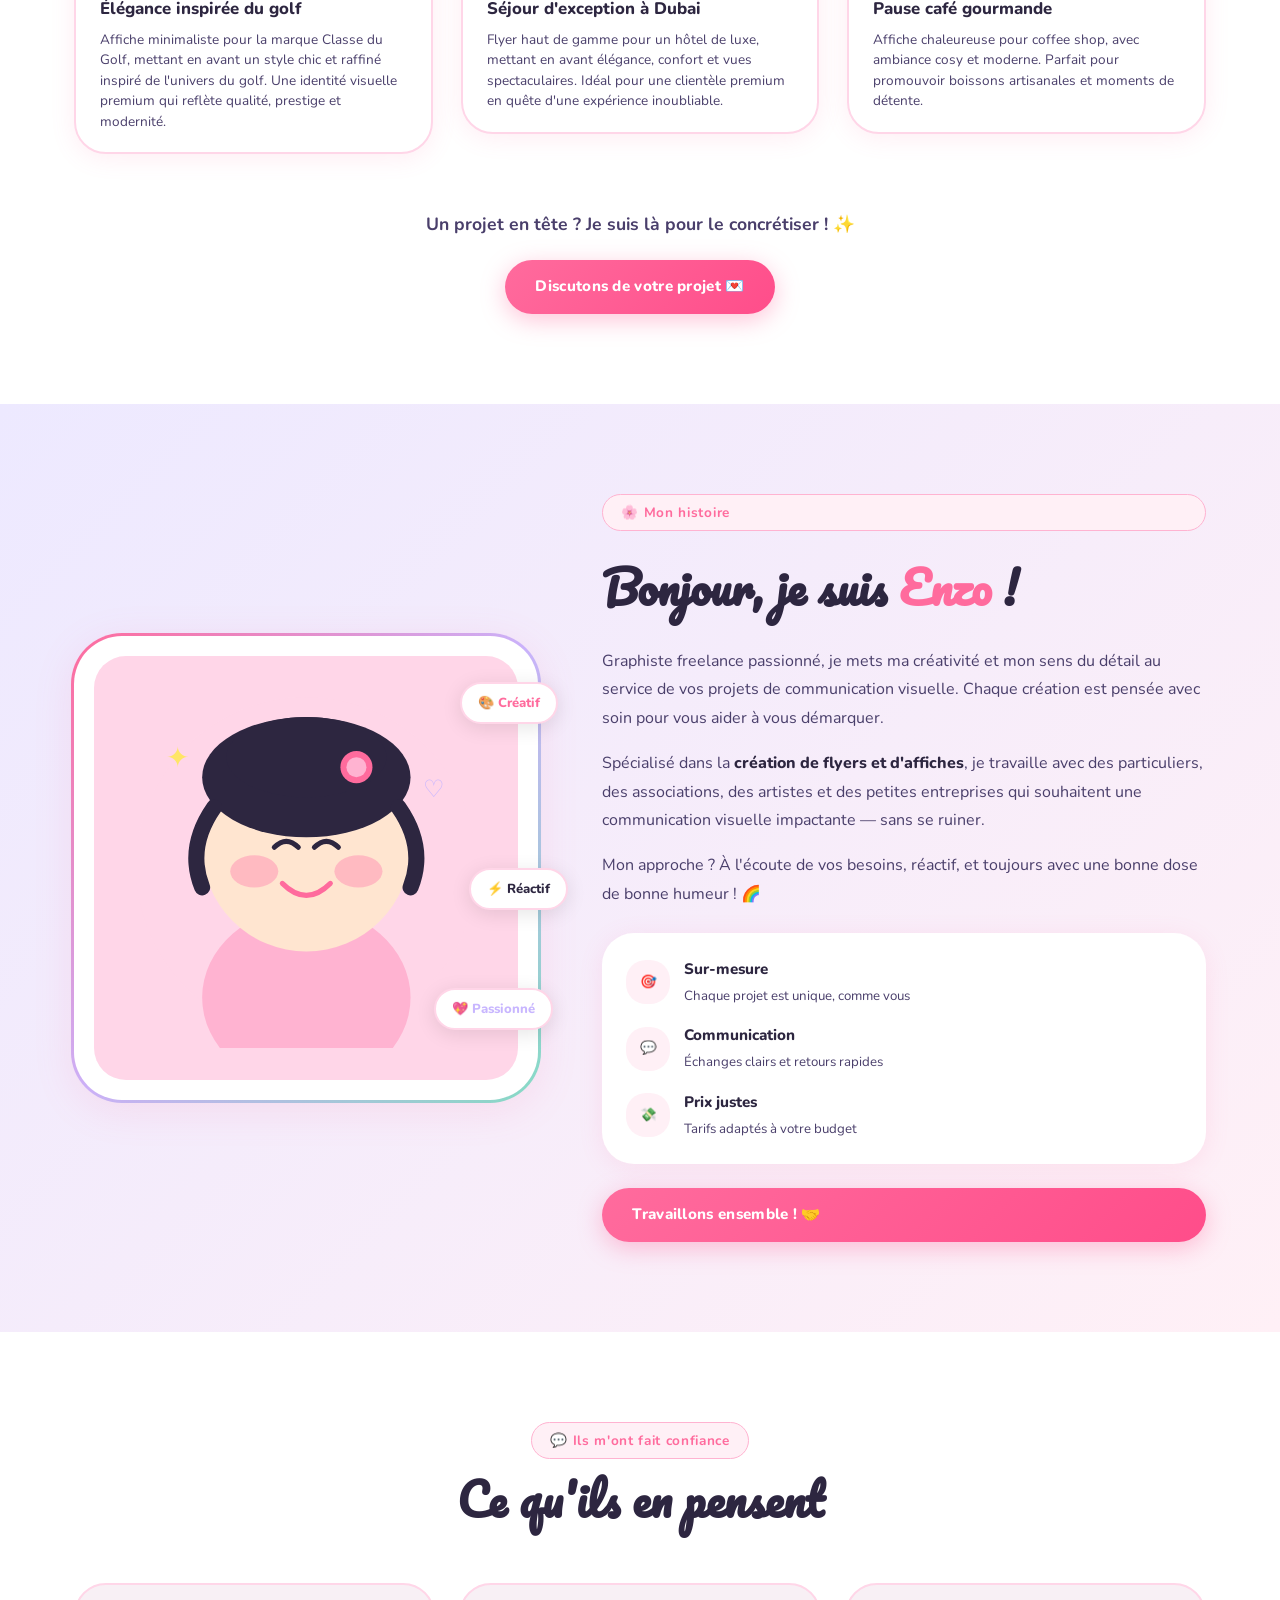
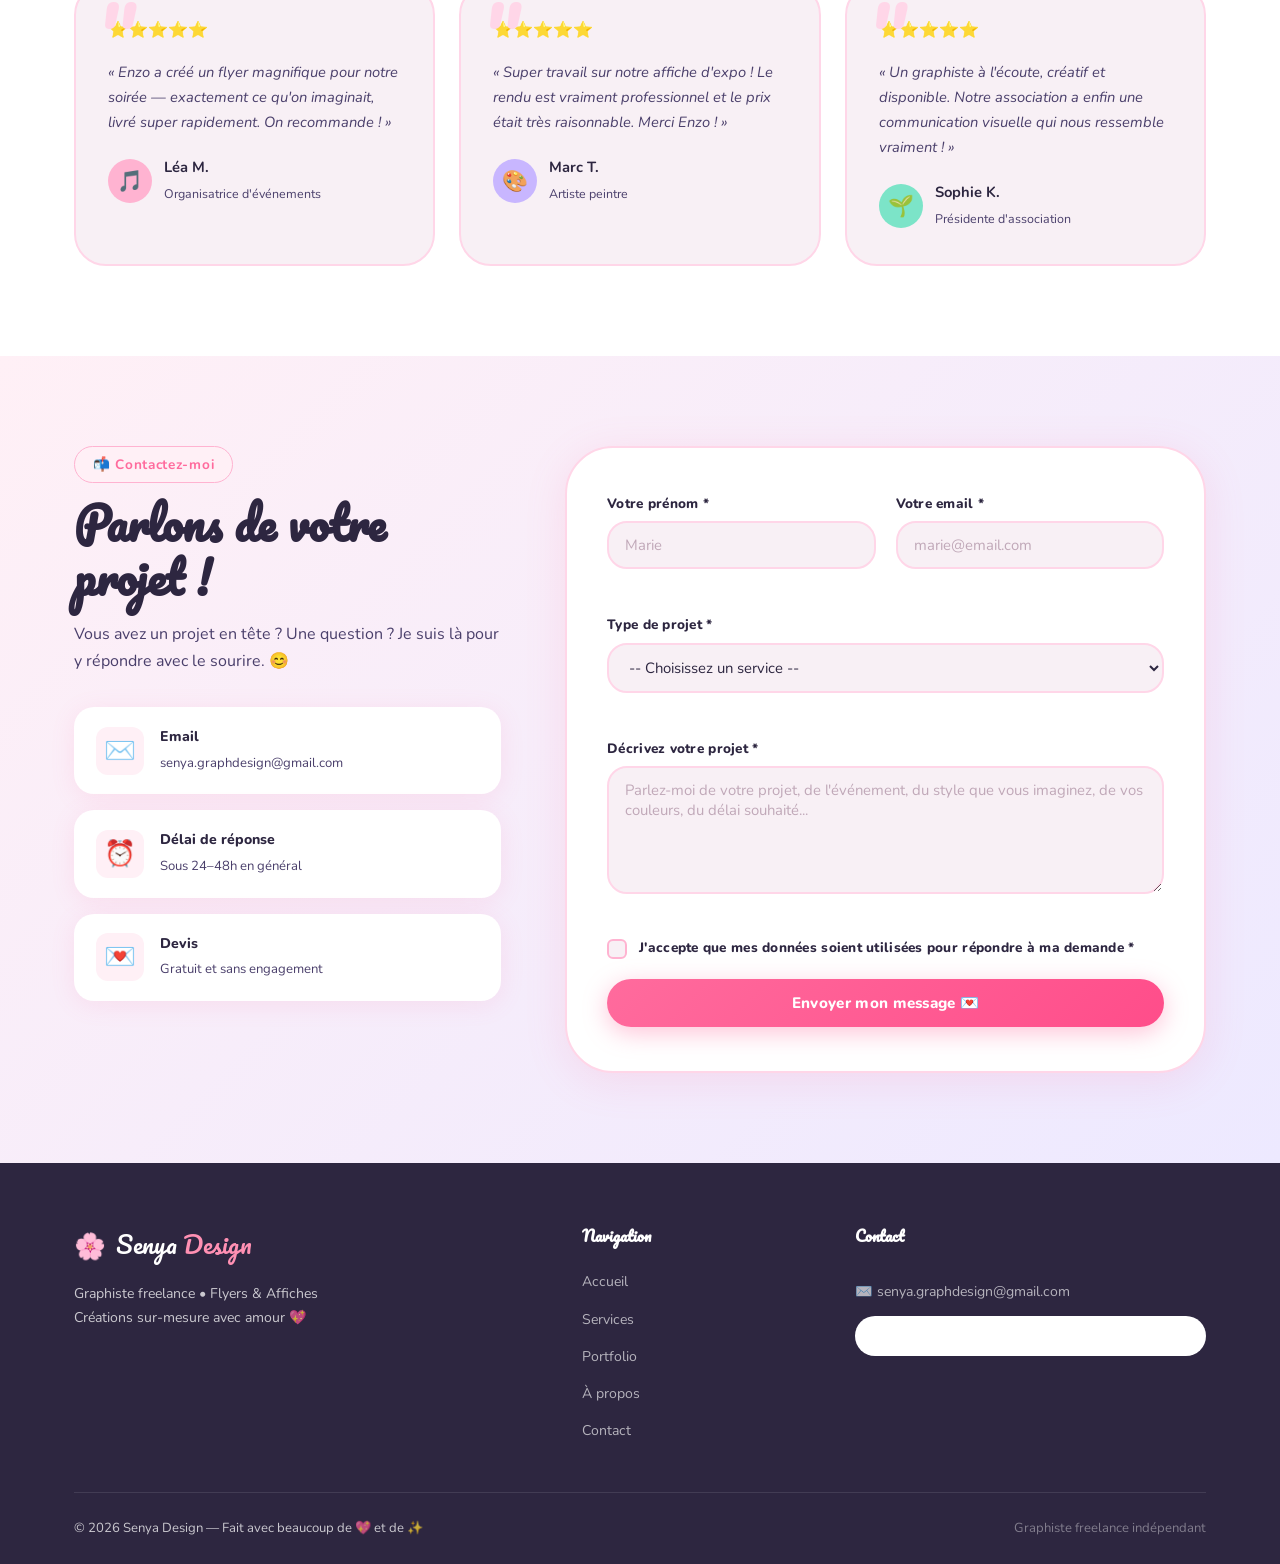
==== commit 987a1db5: "Update index.html" ====
--- a/index.html
+++ b/index.html
@@ -1,6 +1,7 @@
 <!DOCTYPE html>
 <html lang="fr">
 <head>
+  <meta name="google-site-verification" content="N2r_Lw_UPXM33PflO1S1Z_PINUrMymLLSerkZyXXYmo" />
   <!-- =============================================
        META & SEO — Version optimisée
        ============================================= -->
@@ -445,7 +446,7 @@
           <div class="portfolio-card">
             <div class="portfolio-img-wrapper">
               <img
-                src="images/golf.png"
+                src="images/place du golf.png"
                 alt="Affiche minimaliste Classe du Golf – identité visuelle premium chic et moderne par Senya Design"
                 class="portfolio-img"
                 loading="lazy"
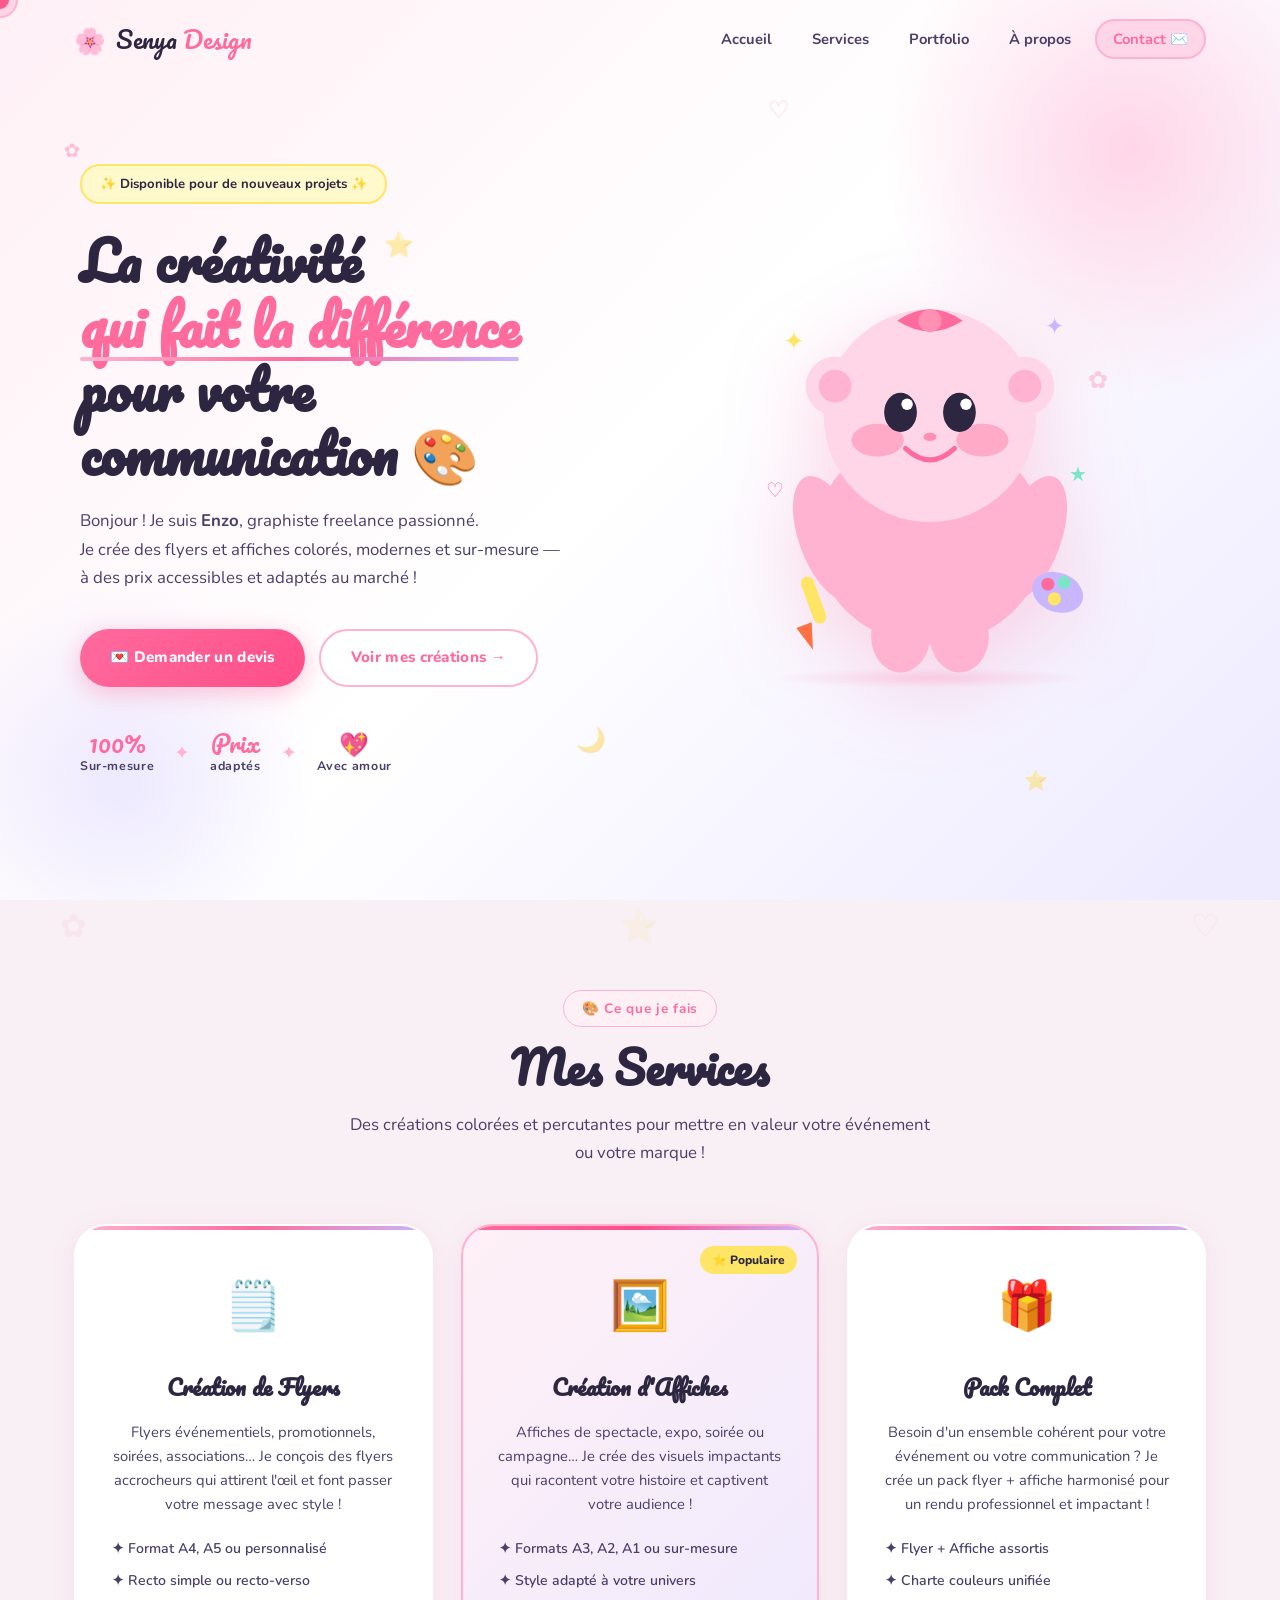
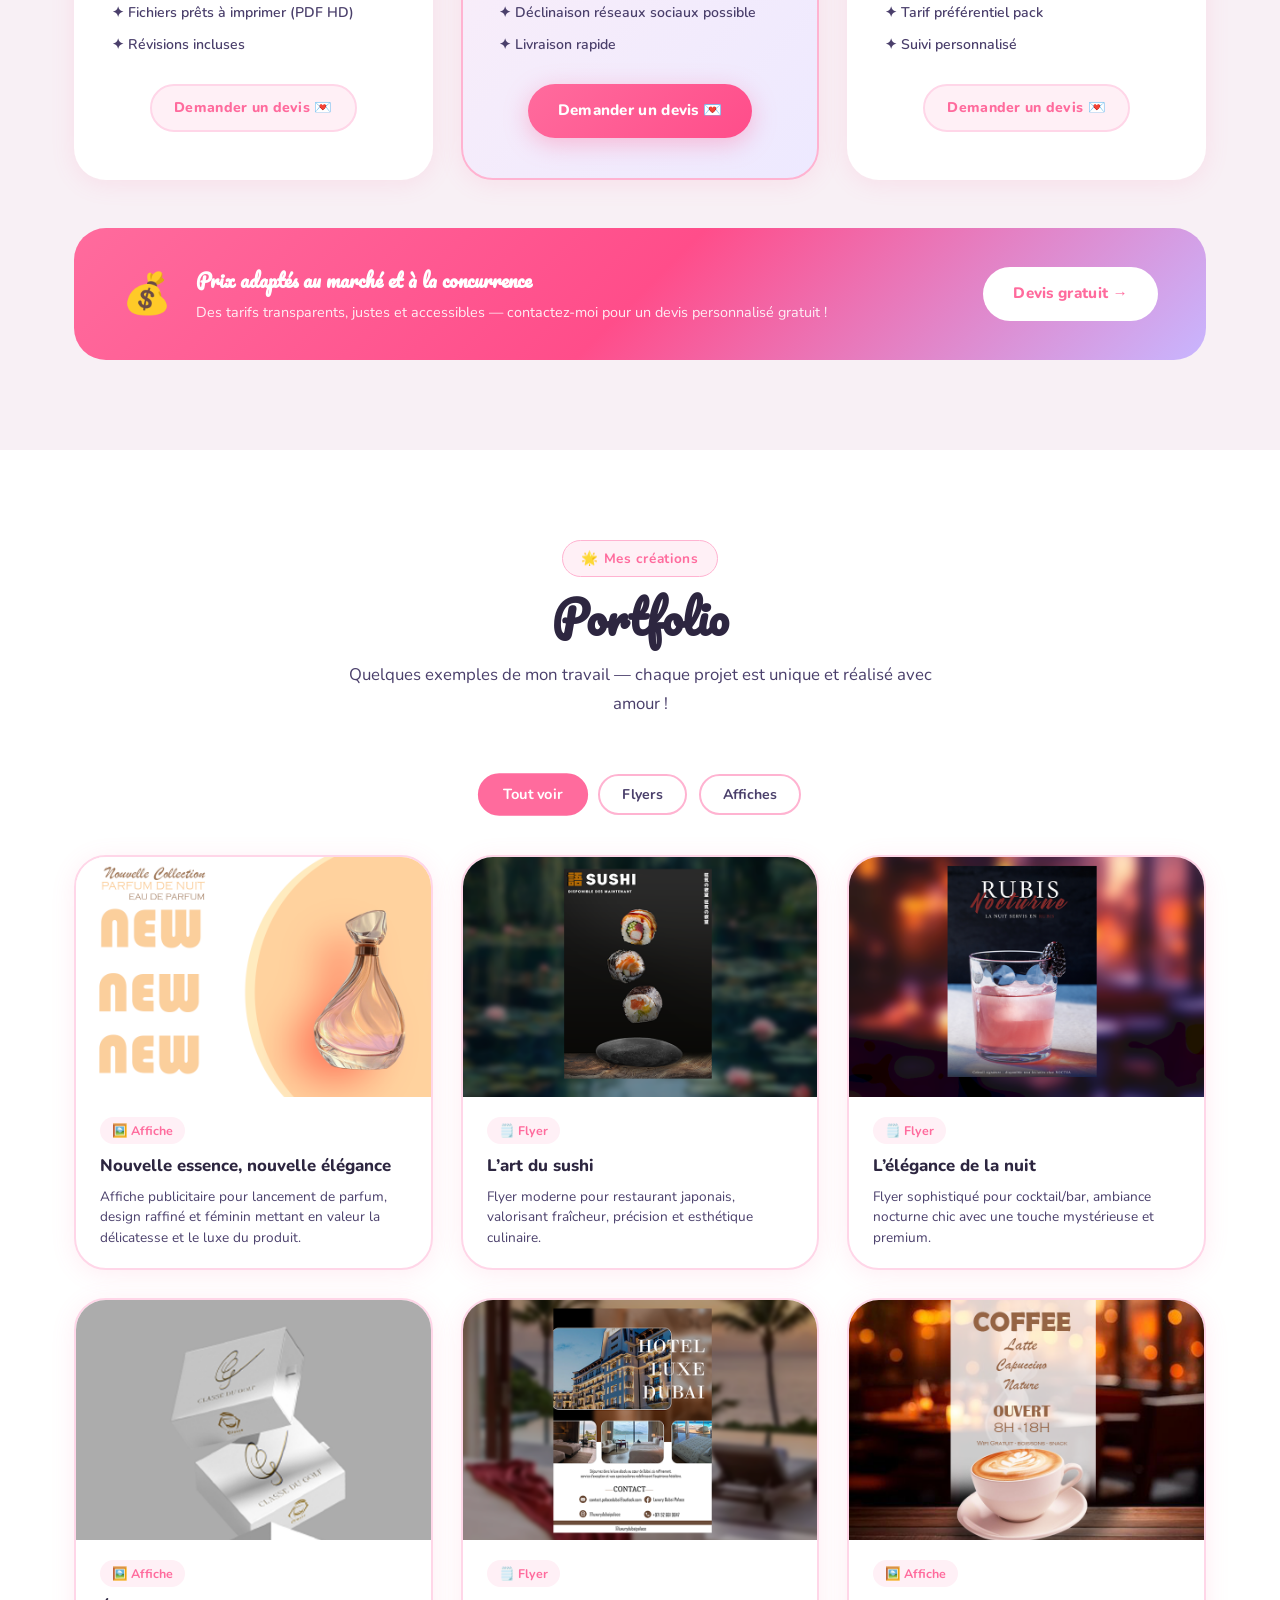
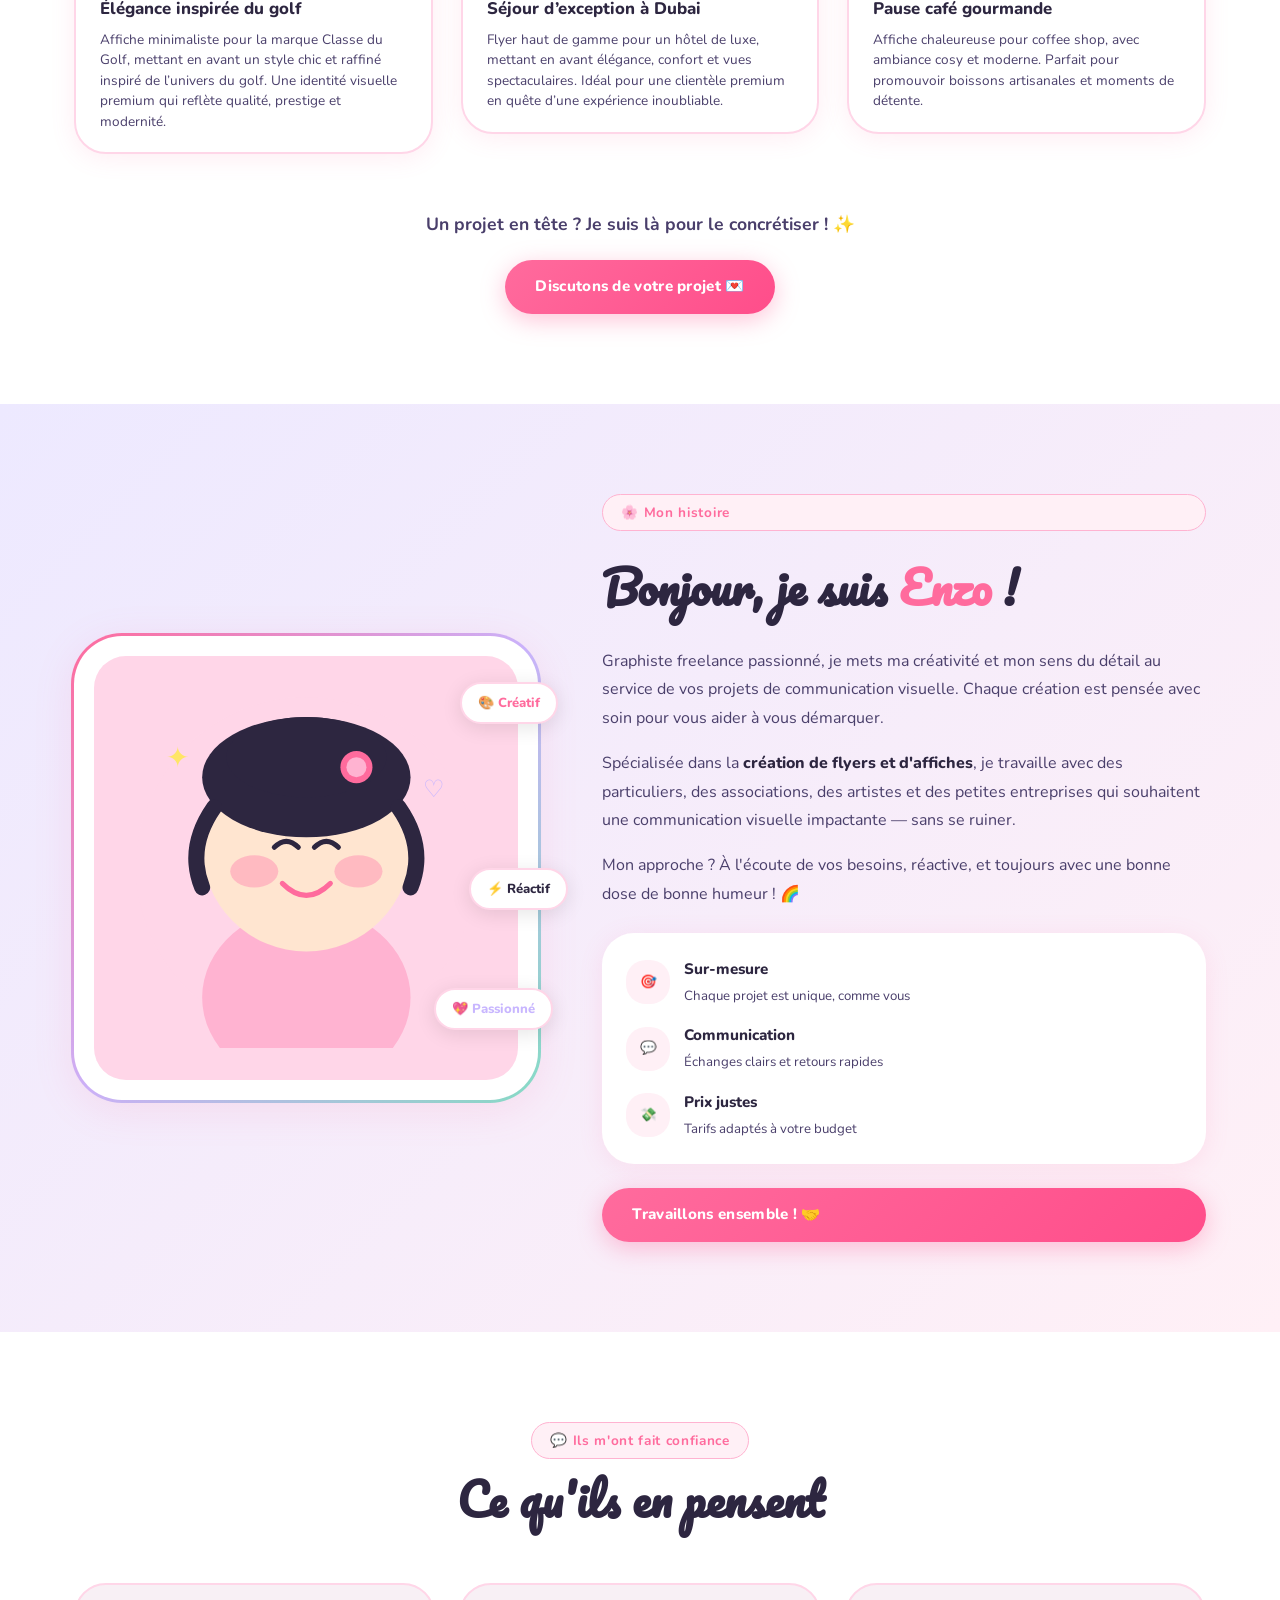
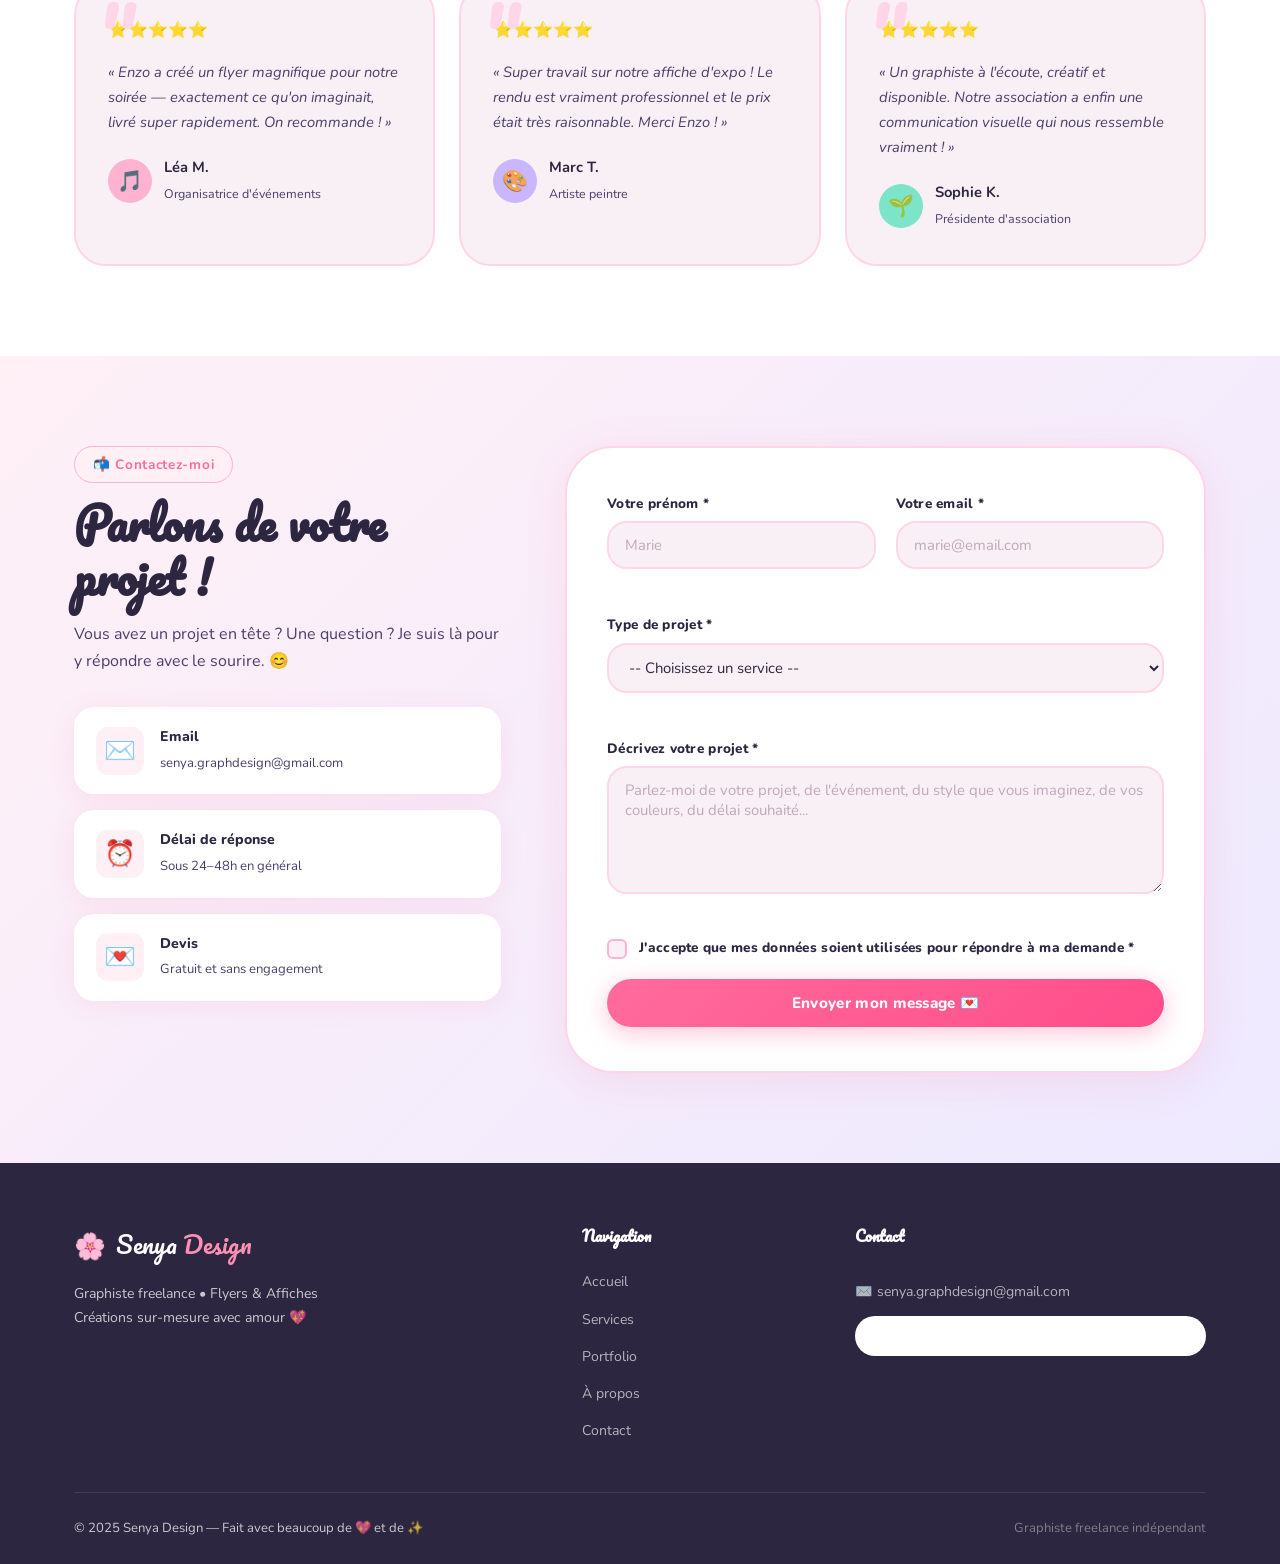
==== commit c55defa8: "Add files via upload" ====
--- a/index.html
+++ b/index.html
@@ -1,132 +1,20 @@
 <!DOCTYPE html>
 <html lang="fr">
 <head>
-  <meta name="google-site-verification" content="N2r_Lw_UPXM33PflO1S1Z_PINUrMymLLSerkZyXXYmo" />
-  <!-- =============================================
-       META & SEO — Version optimisée
+  <!-- =============================================
+       META & SEO
        ============================================= -->
   <meta charset="UTF-8" />
   <meta name="viewport" content="width=device-width, initial-scale=1.0" />
-
-  <!-- ✅ Title enrichi : mot-clé principal + nom + service -->
-  <title>Senya Design – Graphiste Freelance Flyers & Affiches | Enzo, Créations Sur-Mesure</title>
-
-  <!-- ✅ Description enrichie : 150-160 caractères, incitation à l'action -->
-  <meta name="description" content="Enzo, graphiste freelance spécialisé en création de flyers et affiches modernes. Créations colorées sur-mesure pour événements, associations et entreprises. Devis gratuit !" />
-
-  <!-- ✅ Keywords (signal mineur mais utile) -->
-  <meta name="keywords" content="graphiste freelance, création flyer, création affiche, design graphique, flyer événement, affiche spectacle, graphiste pas cher, Senya Design, Enzo graphiste" />
-
-  <!-- ✅ Auteur -->
-  <meta name="author" content="Enzo – Senya Design" />
-
-  <!-- ✅ Robots : autoriser l'indexation -->
-  <meta name="robots" content="index, follow" />
-
-  <!-- ✅ Canonical : éviter le duplicate content -->
-  <link rel="canonical" href="https://senya-design.fr/" />
-
-  <!-- ✅ Open Graph (Facebook, LinkedIn, WhatsApp…) -->
-  <meta property="og:type"        content="website" />
-  <meta property="og:url"         content="https://senya-design.fr/" />
-  <meta property="og:title"       content="Senya Design – Graphiste Freelance | Flyers & Affiches Sur-Mesure" />
-  <meta property="og:description" content="Enzo, graphiste freelance passionné. Flyers et affiches colorés, modernes et sur-mesure pour votre événement ou votre marque. Devis gratuit !" />
-  <meta property="og:image"       content="https://senya-design.fr/images/og-preview.jpg" />
-  <meta property="og:image:alt"   content="Senya Design – Graphiste Freelance Flyers & Affiches" />
-  <meta property="og:locale"      content="fr_FR" />
-  <meta property="og:site_name"   content="Senya Design" />
-
-  <!-- ✅ Twitter Card -->
-  <meta name="twitter:card"        content="summary_large_image" />
-  <meta name="twitter:title"       content="Senya Design – Graphiste Freelance | Flyers & Affiches" />
-  <meta name="twitter:description" content="Flyers et affiches colorés, modernes et sur-mesure. Devis gratuit !" />
-  <meta name="twitter:image"       content="https://senya-design.fr/images/og-preview.jpg" />
-
-  <!-- ✅ Favicon (à créer en vrai) -->
-  <link rel="icon"             href="/favicon.ico" sizes="any" />
-  <link rel="icon"             href="/favicon.svg" type="image/svg+xml" />
-  <link rel="apple-touch-icon" href="/apple-touch-icon.png" />
-  <link rel="manifest"         href="/site.webmanifest" />
-
-  <!-- ✅ Structured Data (JSON-LD) — Personne + Prestataire de services -->
-  <script type="application/ld+json">
-  {
-    "@context": "https://schema.org",
-    "@graph": [
-      {
-        "@type": "Person",
-        "@id": "https://senya-design.fr/#enzo",
-        "name": "Enzo",
-        "jobTitle": "Graphiste freelance",
-        "description": "Graphiste freelance spécialisé en création de flyers et affiches modernes, colorés et sur-mesure pour particuliers, associations et petites entreprises.",
-        "url": "https://senya-design.fr/",
-        "email": "mailto:senya.graphdesign@gmail.com",
-        "brand": {
-          "@type": "Brand",
-          "name": "Senya Design"
-        },
-        "knowsAbout": ["Design graphique", "Flyers", "Affiches", "Communication visuelle"],
-        "sameAs": []
-      },
-      {
-        "@type": "LocalBusiness",
-        "@id": "https://senya-design.fr/#business",
-        "name": "Senya Design",
-        "description": "Création de flyers et affiches sur-mesure par Enzo, graphiste freelance passionné.",
-        "url": "https://senya-design.fr/",
-        "email": "senya.graphdesign@gmail.com",
-        "priceRange": "€€",
-        "currenciesAccepted": "EUR",
-        "paymentAccepted": "Virement bancaire, PayPal",
-        "founder": { "@id": "https://senya-design.fr/#enzo" },
-        "hasOfferCatalog": {
-          "@type": "OfferCatalog",
-          "name": "Services graphiques",
-          "itemListElement": [
-            {
-              "@type": "Offer",
-              "itemOffered": {
-                "@type": "Service",
-                "name": "Création de Flyers",
-                "description": "Flyers événementiels, promotionnels, soirées, associations — formats A4, A5 ou personnalisé, prêts à imprimer en PDF HD."
-              }
-            },
-            {
-              "@type": "Offer",
-              "itemOffered": {
-                "@type": "Service",
-                "name": "Création d'Affiches",
-                "description": "Affiches de spectacle, expo, soirée ou campagne — formats A3, A2, A1 ou sur-mesure, avec déclinaison réseaux sociaux."
-              }
-            },
-            {
-              "@type": "Offer",
-              "itemOffered": {
-                "@type": "Service",
-                "name": "Pack Flyer + Affiche",
-                "description": "Pack complet flyer et affiche assortis avec charte couleurs unifiée et tarif préférentiel."
-              }
-            }
-          ]
-        }
-      },
-      {
-        "@type": "WebSite",
-        "@id": "https://senya-design.fr/#website",
-        "url": "https://senya-design.fr/",
-        "name": "Senya Design",
-        "description": "Site officiel de Senya Design, graphiste freelance.",
-        "inLanguage": "fr",
-        "publisher": { "@id": "https://senya-design.fr/#business" }
-      }
-    ]
-  }
-  </script>
+  <meta name="description" content="Senya Design – Graphiste freelance spécialisé dans la création de flyers et affiches. Des créations colorées, modernes et à prix adaptés." />
+  <meta name="keywords" content="graphiste freelance, flyers, affiches, création graphique, Senya Design" />
+  <meta name="author" content="Senya Design" />
+  <title>Senya Design ✨ – Graphiste Freelance</title>
 
   <!-- Feuille de style principale -->
   <link rel="stylesheet" href="style.css" />
 
-  <!-- ✅ Google Fonts avec display=swap (évite le FOIT, bon pour les Core Web Vitals) -->
+  <!-- Google Fonts : Nunito (corps) + Pacifico (titres) -->
   <link rel="preconnect" href="https://fonts.googleapis.com" />
   <link rel="preconnect" href="https://fonts.gstatic.com" crossorigin />
   <link href="https://fonts.googleapis.com/css2?family=Nunito:wght@400;600;700;800;900&family=Pacifico&display=swap" rel="stylesheet" />
@@ -136,34 +24,31 @@
   <!-- =============================================
        CURSEUR PERSONNALISÉ
        ============================================= -->
-  <div class="cursor" id="cursor" aria-hidden="true"></div>
-  <div class="cursor-trail" id="cursorTrail" aria-hidden="true"></div>
+  <div class="cursor" id="cursor"></div>
+  <div class="cursor-trail" id="cursorTrail"></div>
 
   <!-- =============================================
        NAVIGATION
        ============================================= -->
-  <!-- ✅ <header> avec role implicite banner — bien pour l'accessibilité et les crawlers -->
   <header id="navbar">
-    <nav class="nav-container" aria-label="Navigation principale">
-      <!-- ✅ Logo corrigé : balise <a> correctement fermée + attribut title -->
-      <a href="#accueil" class="logo" aria-label="Senya Design – Accueil" title="Senya Design – Graphiste Freelance">
-        <span class="logo-icon" aria-hidden="true">🌸</span>
+    <nav class="nav-container">
+      <!-- Logo -->
+      <a href="#accueil" class="logo">
+        <span class="logo-icon">🌸</span>
         <span class="logo-text">Senya <span class="logo-accent">Design</span></span>
-      </a>
-
-      <ul class="nav-links" id="navLinks" role="list">
-        <li><a href="#accueil"   class="nav-link">Accueil</a></li>
-        <li><a href="#services"  class="nav-link">Services</a></li>
+      <ul class="nav-links" id="navLinks">
+        <li><a href="#accueil" class="nav-link">Accueil</a></li>
+        <li><a href="#services" class="nav-link">Services</a></li>
         <li><a href="#portfolio" class="nav-link">Portfolio</a></li>
-        <li><a href="#apropos"   class="nav-link">À propos</a></li>
-        <li><a href="#contact"   class="nav-link nav-cta">Contact</a></li>
+        <li><a href="#apropos" class="nav-link">À propos</a></li>
+        <li><a href="#contact" class="nav-link nav-cta">Contact ✉️</a></li>
       </ul>
 
       <!-- Bouton hamburger (mobile) -->
-      <button class="hamburger" id="hamburger" aria-label="Ouvrir le menu de navigation" aria-expanded="false" aria-controls="navLinks">
-        <span aria-hidden="true"></span>
-        <span aria-hidden="true"></span>
-        <span aria-hidden="true"></span>
+      <button class="hamburger" id="hamburger" aria-label="Menu" aria-expanded="false">
+        <span></span>
+        <span></span>
+        <span></span>
       </button>
     </nav>
   </header>
@@ -171,7 +56,7 @@
   <!-- =============================================
        HERO – SECTION ACCUEIL
        ============================================= -->
-  <section id="accueil" class="hero" aria-labelledby="hero-heading">
+  <section id="accueil" class="hero">
     <!-- Éléments décoratifs flottants en arrière-plan -->
     <div class="floating-shapes" aria-hidden="true">
       <div class="shape shape-1">✿</div>
@@ -186,84 +71,99 @@
 
     <div class="hero-content">
       <!-- Badge animé -->
-      <div class="hero-badge fade-in" aria-label="Disponibilité">✨ Disponible pour de nouveaux projets ✨</div>
-
-      <!-- ✅ H1 unique, clair, avec mot-clé principal -->
-      <h1 class="hero-title fade-in delay-1" id="hero-heading">
-        Graphiste freelance —
-        <span class="title-highlight">flyers & affiches sur-mesure</span>
-        qui font la différence 🎨
+      <div class="hero-badge fade-in">✨ Disponible pour de nouveaux projets ✨</div>
+
+      <!-- Titre principal -->
+      <h1 class="hero-title fade-in delay-1">
+        La créativité
+        <span class="title-highlight">qui fait la différence</span>
+        pour votre communication 🎨
       </h1>
 
-      <!-- ✅ Sous-titre avec mots-clés naturels -->
+      <!-- Sous-titre -->
       <p class="hero-subtitle fade-in delay-2">
         Bonjour ! Je suis <strong>Enzo</strong>, graphiste freelance passionné.<br />
-        Je crée des <strong>flyers et affiches</strong> colorés, modernes et sur-mesure — à des prix accessibles et adaptés au marché !
+        Je crée des flyers et affiches colorés, modernes et sur-mesure — à des prix accessibles et adaptés au marché !
       </p>
 
       <!-- Boutons call-to-action -->
       <div class="hero-buttons fade-in delay-3">
-        <a href="#contact" class="btn btn-primary" aria-label="Demander un devis gratuit à Senya Design">
-          💌 Demander un devis gratuit
+        <a href="#contact" class="btn btn-primary">
+          💌 Demander un devis
         </a>
-        <a href="#portfolio" class="btn btn-secondary" aria-label="Voir le portfolio de Senya Design">
+        <a href="#portfolio" class="btn btn-secondary">
           Voir mes créations →
         </a>
       </div>
 
       <!-- Petits indicateurs de confiance -->
-      <div class="hero-stats fade-in delay-4" aria-label="Points forts">
+      <div class="hero-stats fade-in delay-4">
         <div class="stat">
           <span class="stat-number">100%</span>
           <span class="stat-label">Sur-mesure</span>
         </div>
-        <div class="stat-divider" aria-hidden="true">✦</div>
+        <div class="stat-divider">✦</div>
         <div class="stat">
           <span class="stat-number">Prix</span>
           <span class="stat-label">adaptés</span>
         </div>
-        <div class="stat-divider" aria-hidden="true">✦</div>
+        <div class="stat-divider">✦</div>
         <div class="stat">
-          <span class="stat-number" aria-hidden="true">💖</span>
+          <span class="stat-number">💖</span>
           <span class="stat-label">Avec amour</span>
         </div>
       </div>
     </div>
 
     <!-- Mascotte kawaii (SVG inline) -->
-    <div class="hero-mascot fade-in delay-2" aria-hidden="true" role="presentation">
-      <svg viewBox="0 0 220 260" xmlns="http://www.w3.org/2000/svg" class="mascot-svg" focusable="false">
+    <div class="hero-mascot fade-in delay-2" aria-hidden="true">
+      <svg viewBox="0 0 220 260" xmlns="http://www.w3.org/2000/svg" class="mascot-svg">
+        <!-- Corps principal -->
         <ellipse cx="110" cy="175" rx="70" ry="65" fill="#FFB3D1"/>
+        <!-- Tête -->
         <circle cx="110" cy="100" r="65" fill="#FFD6E8"/>
+        <!-- Joues roses -->
         <ellipse cx="78" cy="115" rx="16" ry="10" fill="#FF90B3" opacity="0.6"/>
         <ellipse cx="142" cy="115" rx="16" ry="10" fill="#FF90B3" opacity="0.6"/>
+        <!-- Yeux -->
         <ellipse cx="92" cy="98" rx="10" ry="12" fill="#2D2640"/>
         <ellipse cx="128" cy="98" rx="10" ry="12" fill="#2D2640"/>
+        <!-- Reflets des yeux -->
         <circle cx="96" cy="93" r="3.5" fill="white"/>
         <circle cx="132" cy="93" r="3.5" fill="white"/>
+        <!-- Bouche souriante -->
         <path d="M95 120 Q110 134 125 120" stroke="#FF6B9D" stroke-width="3" fill="none" stroke-linecap="round"/>
+        <!-- Nez -->
         <ellipse cx="110" cy="113" rx="4" ry="2.5" fill="#FF90B3"/>
+        <!-- Oreilles rondes / accessoires kawaii -->
         <circle cx="52" cy="82" r="18" fill="#FFD6E8"/>
         <circle cx="52" cy="82" r="10" fill="#FFB3D1"/>
         <circle cx="168" cy="82" r="18" fill="#FFD6E8"/>
         <circle cx="168" cy="82" r="10" fill="#FFB3D1"/>
+        <!-- Petit nœud sur la tête -->
         <path d="M90 42 Q110 28 130 42 Q110 55 90 42Z" fill="#FF6B9D"/>
         <circle cx="110" cy="42" r="7" fill="#FF90B3"/>
+        <!-- Bras avec crayon -->
         <ellipse cx="48" cy="175" rx="18" ry="40" fill="#FFB3D1" transform="rotate(-20 48 175)"/>
         <rect x="30" y="200" width="8" height="30" rx="4" fill="#FFE566" transform="rotate(-20 30 200)"/>
         <polygon points="28,228 38,228 33,244" fill="#FF7043" transform="rotate(-20 33 228)"/>
+        <!-- Bras droit -->
         <ellipse cx="172" cy="175" rx="18" ry="40" fill="#FFB3D1" transform="rotate(20 172 175)"/>
+        <!-- Palette dans la main droite -->
         <ellipse cx="188" cy="208" rx="16" ry="12" fill="#C8B6FF" transform="rotate(20 188 208)"/>
         <circle cx="182" cy="203" r="4" fill="#FF6B9D"/>
         <circle cx="192" cy="202" r="4" fill="#7CE4C8"/>
         <circle cx="186" cy="212" r="4" fill="#FFE566"/>
+        <!-- Jambes -->
         <ellipse cx="92" cy="235" rx="18" ry="22" fill="#FFB3D1"/>
         <ellipse cx="128" cy="235" rx="18" ry="22" fill="#FFB3D1"/>
+        <!-- Petites étoiles autour -->
         <text x="20" y="60" font-size="16" fill="#FFE566">✦</text>
         <text x="180" y="50" font-size="14" fill="#C8B6FF">✦</text>
         <text x="10" y="150" font-size="12" fill="#FF6B9D">♡</text>
         <text x="195" y="140" font-size="12" fill="#7CE4C8">★</text>
       </svg>
+      <!-- Ombre au sol -->
       <div class="mascot-shadow"></div>
     </div>
   </section>
@@ -271,22 +171,23 @@
   <!-- =============================================
        SERVICES
        ============================================= -->
-  <section id="services" class="services section" aria-labelledby="services-heading">
+  <section id="services" class="services section">
+    <!-- Décoration en arrière-plan -->
     <div class="section-deco" aria-hidden="true">
       <span>✿</span><span>⭐</span><span>♡</span>
     </div>
 
     <div class="container">
       <div class="section-header">
-        <span class="section-tag" aria-hidden="true">🎨 Ce que je fais</span>
-        <h2 class="section-title" id="services-heading">Mes Services</h2>
+        <span class="section-tag">🎨 Ce que je fais</span>
+        <h2 class="section-title">Mes Services</h2>
         <p class="section-subtitle">Des créations colorées et percutantes pour mettre en valeur votre événement ou votre marque !</p>
       </div>
 
       <div class="services-grid">
         <!-- Carte Service 1 : Flyers -->
-        <article class="service-card reveal" aria-label="Service : Création de Flyers">
-          <div class="service-icon" aria-hidden="true">🗒️</div>
+        <article class="service-card reveal">
+          <div class="service-icon">🗒️</div>
           <h3 class="service-title">Création de Flyers</h3>
           <p class="service-desc">
             Flyers événementiels, promotionnels, soirées, associations… Je conçois des flyers accrocheurs qui attirent l'œil et font passer votre message avec style !
@@ -297,13 +198,13 @@
             <li>✦ Fichiers prêts à imprimer (PDF HD)</li>
             <li>✦ Révisions incluses</li>
           </ul>
-          <a href="#contact" class="btn btn-card" aria-label="Demander un devis pour un flyer">Demander un devis 💌</a>
+          <a href="#contact" class="btn btn-card">Demander un devis 💌</a>
         </article>
 
         <!-- Carte Service 2 : Affiches -->
-        <article class="service-card service-card--featured reveal" aria-label="Service populaire : Création d'Affiches">
-          <div class="featured-badge" aria-label="Service populaire">⭐ Populaire</div>
-          <div class="service-icon" aria-hidden="true">🖼️</div>
+        <article class="service-card service-card--featured reveal">
+          <div class="featured-badge">⭐ Populaire</div>
+          <div class="service-icon">🖼️</div>
           <h3 class="service-title">Création d'Affiches</h3>
           <p class="service-desc">
             Affiches de spectacle, expo, soirée ou campagne… Je crée des visuels impactants qui racontent votre histoire et captivent votre audience !
@@ -314,12 +215,12 @@
             <li>✦ Déclinaison réseaux sociaux possible</li>
             <li>✦ Livraison rapide</li>
           </ul>
-          <a href="#contact" class="btn btn-primary" aria-label="Demander un devis pour une affiche">Demander un devis 💌</a>
+          <a href="#contact" class="btn btn-primary">Demander un devis 💌</a>
         </article>
 
         <!-- Carte Service 3 : Pack -->
-        <article class="service-card reveal" aria-label="Service : Pack Flyer + Affiche">
-          <div class="service-icon" aria-hidden="true">🎁</div>
+        <article class="service-card reveal">
+          <div class="service-icon">🎁</div>
           <h3 class="service-title">Pack Complet</h3>
           <p class="service-desc">
             Besoin d'un ensemble cohérent pour votre événement ou votre communication ? Je crée un pack flyer + affiche harmonisé pour un rendu professionnel et impactant !
@@ -330,18 +231,18 @@
             <li>✦ Tarif préférentiel pack</li>
             <li>✦ Suivi personnalisé</li>
           </ul>
-          <a href="#contact" class="btn btn-card" aria-label="Demander un devis pour le pack complet">Demander un devis 💌</a>
+          <a href="#contact" class="btn btn-card">Demander un devis 💌</a>
         </article>
       </div>
 
       <!-- Bandeau tarifs -->
       <div class="pricing-banner reveal">
-        <div class="pricing-icon" aria-hidden="true">💰</div>
+        <div class="pricing-icon">💰</div>
         <div class="pricing-text">
           <strong>Prix adaptés au marché et à la concurrence</strong>
           <span>Des tarifs transparents, justes et accessibles — contactez-moi pour un devis personnalisé gratuit !</span>
         </div>
-        <a href="#contact" class="btn btn-white" aria-label="Demander un devis gratuit">Devis gratuit →</a>
+        <a href="#contact" class="btn btn-white">Devis gratuit →</a>
       </div>
     </div>
   </section>
@@ -349,167 +250,194 @@
   <!-- =============================================
        PORTFOLIO
        ============================================= -->
-  <section id="portfolio" class="portfolio section" aria-labelledby="portfolio-heading">
+  <section id="portfolio" class="portfolio section">
     <div class="container">
       <div class="section-header">
-        <span class="section-tag" aria-hidden="true">🌟 Mes créations</span>
-        <h2 class="section-title" id="portfolio-heading">Portfolio</h2>
+        <span class="section-tag">🌟 Mes créations</span>
+        <h2 class="section-title">Portfolio</h2>
         <p class="section-subtitle">Quelques exemples de mon travail — chaque projet est unique et réalisé avec amour !</p>
       </div>
 
       <!-- Filtres portfolio -->
-      <div class="portfolio-filters reveal" role="group" aria-label="Filtrer le portfolio">
-        <button class="filter-btn filter-btn--active" data-filter="all"     aria-pressed="true">Tout voir</button>
-        <button class="filter-btn"                    data-filter="flyer"   aria-pressed="false">Flyers</button>
-        <button class="filter-btn"                    data-filter="affiche" aria-pressed="false">Affiches</button>
-      </div>
-
+      <div class="portfolio-filters reveal">
+        <button class="filter-btn filter-btn--active" data-filter="all">Tout voir</button>
+        <button class="filter-btn" data-filter="flyer">Flyers</button>
+        <button class="filter-btn" data-filter="affiche">Affiches</button>
+      </div>
+
+      <!-- ================================================
+           GRILLE PORTFOLIO
+           ================================================
+           COMMENT AJOUTER VOS CRÉATIONS :
+           1. Créez un dossier "images/" à côté de index.html
+           2. Placez vos fichiers image dedans (JPG, PNG ou WebP)
+           3. Remplacez le src="images/portfolio-X.jpg" par le
+              nom exact de votre fichier
+           4. Mettez à jour le titre, la description et la catégorie
+              (data-category="flyer" ou data-category="affiche")
+           5. Supprimez cette zone de commentaire quand c'est fait !
+           ================================================ -->
       <div class="portfolio-grid" id="portfolioGrid">
 
-        <!-- ITEM 1 — Affiche Eau de Parfum -->
+        <!-- ✏️ ITEM 1 — Remplacez par votre 1ère création (Affiche) -->
         <article class="portfolio-item reveal" data-category="affiche">
           <div class="portfolio-card">
+
+            <!-- 🖼️ REMPLACER ICI : changez "images/portfolio-1.jpg" par votre fichier image -->
+            <!-- Taille recommandée : 800×600 px minimum, format JPG ou PNG -->
             <div class="portfolio-img-wrapper">
               <img
                 src="images/Eau de parfum .png"
-                alt="Affiche publicitaire pour lancement de parfum – design raffiné et féminin Senya Design"
+                alt="Affiche – votre titre ici"
                 class="portfolio-img"
                 loading="lazy"
-                width="800" height="600"
                 onerror="this.parentElement.classList.add('img-placeholder')"
               />
-              <div class="placeholder-label" aria-hidden="true">
+              <!-- Ce texte s'affiche uniquement si l'image est manquante -->
+              <div class="placeholder-label">
                 <span class="placeholder-icon">🖼️</span>
                 <span>Remplacez par<br/><strong>images/Eau de parfum .png</strong></span>
               </div>
             </div>
+
             <div class="portfolio-info">
-              <span class="portfolio-cat" aria-label="Catégorie : Affiche">🖼️ Affiche</span>
+              <span class="portfolio-cat">🖼️ Affiche</span>
+              <!-- ✏️ Changez le titre et la description ci-dessous -->
               <h3 class="portfolio-name">Nouvelle essence, nouvelle élégance</h3>
               <p class="portfolio-desc">Affiche publicitaire pour lancement de parfum, design raffiné et féminin mettant en valeur la délicatesse et le luxe du produit.</p>
             </div>
           </div>
         </article>
 
-        <!-- ITEM 2 — Flyer Restaurant Sushi -->
+        <!-- ✏️ ITEM 2 — Remplacez par votre 2ème création (Flyer) -->
         <article class="portfolio-item reveal" data-category="flyer">
           <div class="portfolio-card">
+
+            <!-- 🖼️ REMPLACER ICI : changez "images/portfolio-2.jpg" par votre fichier image -->
             <div class="portfolio-img-wrapper">
               <img
                 src="images/sushi.png"
-                alt="Flyer moderne pour restaurant japonais – mise en valeur fraîcheur et esthétique culinaire par Senya Design"
+                alt="Flyer – votre titre ici"
                 class="portfolio-img"
                 loading="lazy"
-                width="800" height="600"
                 onerror="this.parentElement.classList.add('img-placeholder')"
               />
-              <div class="placeholder-label" aria-hidden="true">
+              <div class="placeholder-label">
                 <span class="placeholder-icon">🗒️</span>
-                <span>Remplacez par<br/><strong>images/sushi.png</strong></span>
+                <span>Remplacez par<br/><strong>images/portfolio-2.jpg</strong></span>
               </div>
             </div>
+
             <div class="portfolio-info">
-              <span class="portfolio-cat" aria-label="Catégorie : Flyer">🗒️ Flyer</span>
-              <h3 class="portfolio-name">L'art du sushi</h3>
+              <span class="portfolio-cat">🗒️ Flyer</span>
+              <h3 class="portfolio-name">L’art du sushi</h3>
               <p class="portfolio-desc">Flyer moderne pour restaurant japonais, valorisant fraîcheur, précision et esthétique culinaire.</p>
             </div>
           </div>
         </article>
 
-        <!-- ITEM 3 — Flyer Cocktail Bar Ruby -->
+        <!-- ✏️ ITEM 3 — Remplacez par votre 3ème création (Flyer) -->
         <article class="portfolio-item reveal" data-category="flyer">
           <div class="portfolio-card">
+
+            <!-- 🖼️ REMPLACER ICI : changez "images/portfolio-3.jpg" par votre fichier image -->
             <div class="portfolio-img-wrapper">
               <img
                 src="images/ruby.png"
-                alt="Flyer soirée cocktail bar Ruby – ambiance nocturne chic et premium par Senya Design"
+                alt="Flyer – votre titre ici"
                 class="portfolio-img"
                 loading="lazy"
-                width="800" height="600"
                 onerror="this.parentElement.classList.add('img-placeholder')"
               />
-              <div class="placeholder-label" aria-hidden="true">
+              <div class="placeholder-label">
                 <span class="placeholder-icon">🗒️</span>
-                <span>Remplacez par<br/><strong>images/ruby.png</strong></span>
+                <span>Remplacez par<br/><strong>images/portfolio-3.jpg</strong></span>
               </div>
             </div>
+
             <div class="portfolio-info">
-              <span class="portfolio-cat" aria-label="Catégorie : Flyer">🗒️ Flyer</span>
-              <h3 class="portfolio-name">L'élégance de la nuit</h3>
+              <span class="portfolio-cat">🗒️ Flyer</span>
+              <h3 class="portfolio-name">L’élégance de la nuit</h3>
               <p class="portfolio-desc">Flyer sophistiqué pour cocktail/bar, ambiance nocturne chic avec une touche mystérieuse et premium.</p>
             </div>
           </div>
         </article>
 
-        <!-- ITEM 4 — Affiche Golf -->
+        <!-- ✏️ ITEM 4 — Remplacez par votre 4ème création (Affiche) -->
         <article class="portfolio-item reveal" data-category="affiche">
           <div class="portfolio-card">
+
+            <!-- 🖼️ REMPLACER ICI : changez "images/portfolio-4.jpg" par votre fichier image -->
             <div class="portfolio-img-wrapper">
               <img
                 src="images/place du golf.png"
-                alt="Affiche minimaliste Classe du Golf – identité visuelle premium chic et moderne par Senya Design"
+                alt="Affiche – votre titre ici"
                 class="portfolio-img"
                 loading="lazy"
-                width="800" height="600"
                 onerror="this.parentElement.classList.add('img-placeholder')"
               />
-              <div class="placeholder-label" aria-hidden="true">
+              <div class="placeholder-label">
                 <span class="placeholder-icon">🖼️</span>
-                <span>Remplacez par<br/><strong>images/golf.png</strong></span>
+                <span>Remplacez par<br/><strong>images/portfolio-4.jpg</strong></span>
               </div>
             </div>
+
             <div class="portfolio-info">
-              <span class="portfolio-cat" aria-label="Catégorie : Affiche">🖼️ Affiche</span>
+              <span class="portfolio-cat">🖼️ Affiche</span>
               <h3 class="portfolio-name">Élégance inspirée du golf</h3>
-              <p class="portfolio-desc">Affiche minimaliste pour la marque Classe du Golf, mettant en avant un style chic et raffiné inspiré de l'univers du golf. Une identité visuelle premium qui reflète qualité, prestige et modernité.</p>
-            </div>
-          </div>
-        </article>
-
-        <!-- ITEM 5 — Flyer Hôtel Dubai -->
+              <p class="portfolio-desc">Affiche minimaliste pour la marque Classe du Golf, mettant en avant un style chic et raffiné inspiré de l’univers du golf. Une identité visuelle premium qui reflète qualité, prestige et modernité.</p>
+            </div>
+          </div>
+        </article>
+
+        <!-- ✏️ ITEM 5 — Remplacez par votre 5ème création (Flyer) -->
         <article class="portfolio-item reveal" data-category="flyer">
           <div class="portfolio-card">
+
+            <!-- 🖼️ REMPLACER ICI : changez "images/portfolio-5.jpg" par votre fichier image -->
             <div class="portfolio-img-wrapper">
               <img
                 src="images/hotel flyer.png"
-                alt="Flyer haut de gamme hôtel de luxe à Dubaï – design élégance et confort par Senya Design"
+                alt="Flyer – votre titre ici"
                 class="portfolio-img"
                 loading="lazy"
-                width="800" height="600"
                 onerror="this.parentElement.classList.add('img-placeholder')"
               />
-              <div class="placeholder-label" aria-hidden="true">
+              <div class="placeholder-label">
                 <span class="placeholder-icon">🗒️</span>
-                <span>Remplacez par<br/><strong>images/hotel flyer.png</strong></span>
+                <span>Remplacez par<br/><strong>images/portfolio-5.jpg</strong></span>
               </div>
             </div>
+
             <div class="portfolio-info">
-              <span class="portfolio-cat" aria-label="Catégorie : Flyer">🗒️ Flyer</span>
-              <h3 class="portfolio-name">Séjour d'exception à Dubai</h3>
-              <p class="portfolio-desc">Flyer haut de gamme pour un hôtel de luxe, mettant en avant élégance, confort et vues spectaculaires. Idéal pour une clientèle premium en quête d'une expérience inoubliable.</p>
-            </div>
-          </div>
-        </article>
-
-        <!-- ITEM 6 — Affiche Coffee Shop -->
+              <span class="portfolio-cat">🗒️ Flyer</span>
+              <h3 class="portfolio-name">Séjour d’exception à Dubai</h3>
+              <p class="portfolio-desc">Flyer haut de gamme pour un hôtel de luxe, mettant en avant élégance, confort et vues spectaculaires. Idéal pour une clientèle premium en quête d’une expérience inoubliable.</p>
+            </div>
+          </div>
+        </article>
+
+        <!-- ✏️ ITEM 6 — Remplacez par votre 6ème création (Affiche) -->
         <article class="portfolio-item reveal" data-category="affiche">
           <div class="portfolio-card">
+
+            <!-- 🖼️ REMPLACER ICI : changez "images/portfolio-6.jpg" par votre fichier image -->
             <div class="portfolio-img-wrapper">
               <img
                 src="images/Coffee.png"
-                alt="Affiche coffee shop ambiance cosy et moderne – promotion boissons artisanales par Senya Design"
+                alt="Affiche – votre titre ici"
                 class="portfolio-img"
                 loading="lazy"
-                width="800" height="600"
                 onerror="this.parentElement.classList.add('img-placeholder')"
               />
-              <div class="placeholder-label" aria-hidden="true">
+              <div class="placeholder-label">
                 <span class="placeholder-icon">🖼️</span>
-                <span>Remplacez par<br/><strong>images/Coffee.png</strong></span>
+                <span>Remplacez par<br/><strong>images/portfolio-6.jpg</strong></span>
               </div>
             </div>
+
             <div class="portfolio-info">
-              <span class="portfolio-cat" aria-label="Catégorie : Affiche">🖼️ Affiche</span>
+              <span class="portfolio-cat">🖼️ Affiche</span>
               <h3 class="portfolio-name">Pause café gourmande</h3>
               <p class="portfolio-desc">Affiche chaleureuse pour coffee shop, avec ambiance cosy et moderne. Parfait pour promouvoir boissons artisanales et moments de détente.</p>
             </div>
@@ -521,7 +449,7 @@
       <!-- Bouton voir plus -->
       <div class="portfolio-cta reveal">
         <p>Un projet en tête ? Je suis là pour le concrétiser ! ✨</p>
-        <a href="#contact" class="btn btn-primary" aria-label="Contactez Senya Design pour votre projet graphique">Discutons de votre projet 💌</a>
+        <a href="#contact" class="btn btn-primary">Discutons de votre projet 💌</a>
       </div>
     </div>
   </section>
@@ -529,28 +457,38 @@
   <!-- =============================================
        À PROPOS
        ============================================= -->
-  <section id="apropos" class="about section" aria-labelledby="apropos-heading">
+  <section id="apropos" class="about section">
     <div class="container about-container">
 
       <!-- Illustration / Photo de profil stylisée -->
       <div class="about-visual reveal">
         <div class="about-frame">
-          <div class="about-avatar" role="img" aria-label="Portrait illustré d'Enzo, graphiste Senya Design">
-            <svg viewBox="0 0 180 180" xmlns="http://www.w3.org/2000/svg" focusable="false" aria-hidden="true">
+          <div class="about-avatar">
+            <svg viewBox="0 0 180 180" xmlns="http://www.w3.org/2000/svg">
+              <!-- Fond -->
               <circle cx="90" cy="90" r="85" fill="#FFD6E8"/>
+              <!-- Corps -->
               <ellipse cx="90" cy="155" rx="52" ry="45" fill="#FFB3D1"/>
+              <!-- Tête -->
               <circle cx="90" cy="80" r="52" fill="#FFE5D0"/>
+              <!-- Joues -->
               <ellipse cx="64" cy="92" rx="12" ry="8" fill="#FF90B3" opacity="0.5"/>
               <ellipse cx="116" cy="92" rx="12" ry="8" fill="#FF90B3" opacity="0.5"/>
+              <!-- Yeux fermés (souriants) -->
               <path d="M74 80 Q80 74 86 80" stroke="#2D2640" stroke-width="2.5" fill="none" stroke-linecap="round"/>
               <path d="M94 80 Q100 74 106 80" stroke="#2D2640" stroke-width="2.5" fill="none" stroke-linecap="round"/>
+              <!-- Bouche -->
               <path d="M78 98 Q90 110 102 98" stroke="#FF6B9D" stroke-width="2.5" fill="none" stroke-linecap="round"/>
+              <!-- Cheveux -->
               <ellipse cx="90" cy="45" rx="52" ry="30" fill="#2D2640"/>
               <ellipse cx="90" cy="35" rx="40" ry="20" fill="#2D2640"/>
+              <!-- Mèches -->
               <path d="M44 60 Q30 80 38 100" stroke="#2D2640" stroke-width="8" fill="none" stroke-linecap="round"/>
               <path d="M136 60 Q150 80 142 100" stroke="#2D2640" stroke-width="8" fill="none" stroke-linecap="round"/>
+              <!-- Accessoire cheveux -->
               <circle cx="115" cy="40" r="8" fill="#FF6B9D"/>
               <circle cx="115" cy="40" r="5" fill="#FFB3D1"/>
+              <!-- Petits éléments déco -->
               <text x="20" y="40" font-size="14" fill="#FFE566">✦</text>
               <text x="148" y="55" font-size="12" fill="#C8B6FF">♡</text>
             </svg>
@@ -565,37 +503,37 @@
 
       <!-- Texte à propos -->
       <div class="about-text reveal">
-        <span class="section-tag" aria-hidden="true">🌸 Mon histoire</span>
-        <h2 class="section-title" id="apropos-heading">Bonjour, je suis <span class="text-pink">Enzo</span> !</h2>
+        <span class="section-tag">🌸 Mon histoire</span>
+        <h2 class="section-title">Bonjour, je suis <span class="text-pink">Enzo</span> !</h2>
 
         <p>
           Graphiste freelance passionné, je mets ma créativité et mon sens du détail au service de vos projets de communication visuelle. Chaque création est pensée avec soin pour vous aider à vous démarquer.
         </p>
         <p>
-          Spécialisé dans la <strong>création de flyers et d'affiches</strong>, je travaille avec des particuliers, des associations, des artistes et des petites entreprises qui souhaitent une communication visuelle impactante — sans se ruiner.
+          Spécialisée dans la <strong>création de flyers et d'affiches</strong>, je travaille avec des particuliers, des associations, des artistes et des petites entreprises qui souhaitent une communication visuelle impactante — sans se ruiner.
         </p>
         <p>
-          Mon approche ? À l'écoute de vos besoins, réactif, et toujours avec une bonne dose de bonne humeur ! 🌈
+          Mon approche ? À l'écoute de vos besoins, réactive, et toujours avec une bonne dose de bonne humeur ! 🌈
         </p>
 
         <!-- Valeurs -->
         <div class="about-values">
           <div class="value-item">
-            <span class="value-icon" aria-hidden="true">🎯</span>
+            <span class="value-icon">🎯</span>
             <div>
               <strong>Sur-mesure</strong>
               <span>Chaque projet est unique, comme vous</span>
             </div>
           </div>
           <div class="value-item">
-            <span class="value-icon" aria-hidden="true">💬</span>
+            <span class="value-icon">💬</span>
             <div>
               <strong>Communication</strong>
               <span>Échanges clairs et retours rapides</span>
             </div>
           </div>
           <div class="value-item">
-            <span class="value-icon" aria-hidden="true">💸</span>
+            <span class="value-icon">💸</span>
             <div>
               <strong>Prix justes</strong>
               <span>Tarifs adaptés à votre budget</span>
@@ -603,78 +541,55 @@
           </div>
         </div>
 
-        <a href="#contact" class="btn btn-primary" aria-label="Contacter Enzo – Senya Design pour un projet">Travaillons ensemble ! 🤝</a>
+        <a href="#contact" class="btn btn-primary">Travaillons ensemble ! 🤝</a>
       </div>
 
     </div>
   </section>
 
   <!-- =============================================
-       TÉMOIGNAGES
-       ============================================= -->
-  <!-- ✅ Section avec id pour le lien d'ancrage et le JSON-LD Review -->
-  <section id="temoignages" class="testimonials section" aria-labelledby="temoignages-heading">
+       TÉMOIGNAGES (section bonus)
+       ============================================= -->
+  <section class="testimonials section">
     <div class="container">
       <div class="section-header">
-        <span class="section-tag" aria-hidden="true">💬 Ils m'ont fait confiance</span>
-        <h2 class="section-title" id="temoignages-heading">Ce qu'ils en pensent</h2>
+        <span class="section-tag">💬 Ils m'ont fait confiance</span>
+        <h2 class="section-title">Ce qu'ils en pensent</h2>
       </div>
       <div class="testimonials-grid">
-
-        <figure class="testimonial-card reveal" itemscope itemtype="https://schema.org/Review">
-          <div class="testimonial-stars" aria-label="5 étoiles sur 5" itemprop="reviewRating" itemscope itemtype="https://schema.org/Rating">
-            <meta itemprop="ratingValue" content="5" />
-            <meta itemprop="bestRating" content="5" />
-            ⭐⭐⭐⭐⭐
-          </div>
-          <blockquote class="testimonial-text" itemprop="reviewBody">
-            « Enzo a créé un flyer magnifique pour notre soirée — exactement ce qu'on imaginait, livré super rapidement. On recommande ! »
-          </blockquote>
-          <figcaption class="testimonial-author" itemprop="author" itemscope itemtype="https://schema.org/Person">
-            <div class="author-avatar" style="background:#FFB3D1;" aria-hidden="true">🎵</div>
-            <div>
-              <strong itemprop="name">Léa M.</strong>
+        <div class="testimonial-card reveal">
+          <div class="testimonial-stars">⭐⭐⭐⭐⭐</div>
+          <p class="testimonial-text">« Enzo a créé un flyer magnifique pour notre soirée — exactement ce qu'on imaginait, livré super rapidement. On recommande ! »</p>
+          <div class="testimonial-author">
+            <div class="author-avatar" style="background:#FFB3D1;">🎵</div>
+            <div>
+              <strong>Léa M.</strong>
               <span>Organisatrice d'événements</span>
             </div>
-          </figcaption>
-        </figure>
-
-        <figure class="testimonial-card reveal" itemscope itemtype="https://schema.org/Review">
-          <div class="testimonial-stars" aria-label="5 étoiles sur 5" itemprop="reviewRating" itemscope itemtype="https://schema.org/Rating">
-            <meta itemprop="ratingValue" content="5" />
-            <meta itemprop="bestRating" content="5" />
-            ⭐⭐⭐⭐⭐
-          </div>
-          <blockquote class="testimonial-text" itemprop="reviewBody">
-            « Super travail sur notre affiche d'expo ! Le rendu est vraiment professionnel et le prix était très raisonnable. Merci Enzo ! »
-          </blockquote>
-          <figcaption class="testimonial-author" itemprop="author" itemscope itemtype="https://schema.org/Person">
-            <div class="author-avatar" style="background:#C8B6FF;" aria-hidden="true">🎨</div>
-            <div>
-              <strong itemprop="name">Marc T.</strong>
+          </div>
+        </div>
+        <div class="testimonial-card reveal">
+          <div class="testimonial-stars">⭐⭐⭐⭐⭐</div>
+          <p class="testimonial-text">« Super travail sur notre affiche d'expo ! Le rendu est vraiment professionnel et le prix était très raisonnable. Merci Enzo ! »</p>
+          <div class="testimonial-author">
+            <div class="author-avatar" style="background:#C8B6FF;">🎨</div>
+            <div>
+              <strong>Marc T.</strong>
               <span>Artiste peintre</span>
             </div>
-          </figcaption>
-        </figure>
-
-        <figure class="testimonial-card reveal" itemscope itemtype="https://schema.org/Review">
-          <div class="testimonial-stars" aria-label="5 étoiles sur 5" itemprop="reviewRating" itemscope itemtype="https://schema.org/Rating">
-            <meta itemprop="ratingValue" content="5" />
-            <meta itemprop="bestRating" content="5" />
-            ⭐⭐⭐⭐⭐
-          </div>
-          <blockquote class="testimonial-text" itemprop="reviewBody">
-            « Un graphiste à l'écoute, créatif et disponible. Notre association a enfin une communication visuelle qui nous ressemble vraiment ! »
-          </blockquote>
-          <figcaption class="testimonial-author" itemprop="author" itemscope itemtype="https://schema.org/Person">
-            <div class="author-avatar" style="background:#7CE4C8;" aria-hidden="true">🌱</div>
-            <div>
-              <strong itemprop="name">Sophie K.</strong>
+          </div>
+        </div>
+        <div class="testimonial-card reveal">
+          <div class="testimonial-stars">⭐⭐⭐⭐⭐</div>
+          <p class="testimonial-text">« Un graphiste à l'écoute, créatif et disponible. Notre association a enfin une communication visuelle qui nous ressemble vraiment ! »</p>
+          <div class="testimonial-author">
+            <div class="author-avatar" style="background:#7CE4C8;">🌱</div>
+            <div>
+              <strong>Sophie K.</strong>
               <span>Présidente d'association</span>
             </div>
-          </figcaption>
-        </figure>
-
+          </div>
+        </div>
       </div>
     </div>
   </section>
@@ -682,32 +597,32 @@
   <!-- =============================================
        CONTACT
        ============================================= -->
-  <section id="contact" class="contact section" aria-labelledby="contact-heading">
+  <section id="contact" class="contact section">
     <div class="container contact-container">
 
       <!-- Infos de contact -->
       <div class="contact-info reveal">
-        <span class="section-tag" aria-hidden="true">📬 Contactez-moi</span>
-        <h2 class="section-title" id="contact-heading">Parlons de votre projet !</h2>
+        <span class="section-tag">📬 Contactez-moi</span>
+        <h2 class="section-title">Parlons de votre projet !</h2>
         <p>Vous avez un projet en tête ? Une question ? Je suis là pour y répondre avec le sourire. 😊</p>
 
         <div class="contact-details">
-          <a href="mailto:senya.graphdesign@gmail.com" class="contact-item" aria-label="Envoyer un email à Senya Design">
-            <div class="contact-icon" aria-hidden="true">✉️</div>
+          <a href="mailto:senya.graphdesign@gmail.com" class="contact-item">
+            <div class="contact-icon">✉️</div>
             <div>
               <strong>Email</strong>
               <span>senya.graphdesign@gmail.com</span>
             </div>
           </a>
           <div class="contact-item">
-            <div class="contact-icon" aria-hidden="true">⏰</div>
+            <div class="contact-icon">⏰</div>
             <div>
               <strong>Délai de réponse</strong>
               <span>Sous 24–48h en général</span>
             </div>
           </div>
           <div class="contact-item">
-            <div class="contact-icon" aria-hidden="true">💌</div>
+            <div class="contact-icon">💌</div>
             <div>
               <strong>Devis</strong>
               <span>Gratuit et sans engagement</span>
@@ -718,21 +633,21 @@
 
       <!-- Formulaire de contact -->
       <div class="contact-form-wrapper reveal">
-        <form id="contactForm" class="contact-form" novalidate aria-label="Formulaire de contact Senya Design">
+        <form id="contactForm" class="contact-form" novalidate>
 
           <!-- Notification de succès / erreur -->
-          <div class="form-notification" id="formNotification" role="alert" aria-live="polite" aria-atomic="true"></div>
+          <div class="form-notification" id="formNotification" aria-live="polite"></div>
 
           <div class="form-row">
             <div class="form-group">
               <label for="name">Votre prénom *</label>
-              <input type="text" id="name" name="name" placeholder="Marie" required autocomplete="given-name" />
-              <span class="field-error" id="nameError" role="alert"></span>
+              <input type="text" id="name" name="name" placeholder="Marie" required />
+              <span class="field-error" id="nameError"></span>
             </div>
             <div class="form-group">
               <label for="email">Votre email *</label>
-              <input type="email" id="email" name="email" placeholder="marie@email.com" required autocomplete="email" />
-              <span class="field-error" id="emailError" role="alert"></span>
+              <input type="email" id="email" name="email" placeholder="marie@email.com" required />
+              <span class="field-error" id="emailError"></span>
             </div>
           </div>
 
@@ -745,13 +660,13 @@
               <option value="pack">Pack flyer + affiche</option>
               <option value="autre">Autre / À discuter</option>
             </select>
-            <span class="field-error" id="serviceError" role="alert"></span>
+            <span class="field-error" id="serviceError"></span>
           </div>
 
           <div class="form-group">
             <label for="message">Décrivez votre projet *</label>
             <textarea id="message" name="message" rows="5" placeholder="Parlez-moi de votre projet, de l'événement, du style que vous imaginez, de vos couleurs, du délai souhaité..." required></textarea>
-            <span class="field-error" id="messageError" role="alert"></span>
+            <span class="field-error" id="messageError"></span>
           </div>
 
           <div class="form-group form-group--checkbox">
@@ -760,10 +675,10 @@
               <span class="checkbox-custom"></span>
               J'accepte que mes données soient utilisées pour répondre à ma demande *
             </label>
-            <span class="field-error" id="consentError" role="alert"></span>
-          </div>
-
-          <button type="submit" class="btn btn-primary btn-full" id="submitBtn" aria-label="Envoyer le formulaire de contact">
+            <span class="field-error" id="consentError"></span>
+          </div>
+
+          <button type="submit" class="btn btn-primary btn-full" id="submitBtn">
             <span class="btn-text">Envoyer mon message 💌</span>
             <span class="btn-loader" aria-hidden="true">⟳</span>
           </button>
@@ -777,20 +692,20 @@
   <!-- =============================================
        FOOTER
        ============================================= -->
-  <footer class="footer" role="contentinfo">
+  <footer class="footer">
     <div class="container">
       <div class="footer-top">
         <!-- Logo & slogan -->
         <div class="footer-brand">
-          <a href="#accueil" class="logo" aria-label="Senya Design – Retour en haut de page" title="Senya Design – Graphiste Freelance">
-            <span class="logo-icon" aria-hidden="true">🌸</span>
+          <a href="#accueil" class="logo">
+            <span class="logo-icon">🌸</span>
             <span class="logo-text">Senya <span class="logo-accent">Design</span></span>
           </a>
-          <p>Graphiste freelance • Flyers &amp; Affiches<br/>Créations sur-mesure avec amour 💖</p>
+          <p>Graphiste freelance • Flyers & Affiches<br/>Créations sur-mesure avec amour 💖</p>
         </div>
 
         <!-- Navigation rapide -->
-        <nav class="footer-nav" aria-label="Navigation secondaire">
+        <div class="footer-nav">
           <h4>Navigation</h4>
           <ul>
             <li><a href="#accueil">Accueil</a></li>
@@ -799,33 +714,27 @@
             <li><a href="#apropos">À propos</a></li>
             <li><a href="#contact">Contact</a></li>
           </ul>
-        </nav>
+        </div>
 
         <!-- Contact rapide -->
         <div class="footer-contact">
           <h4>Contact</h4>
-          <a href="mailto:senya.graphdesign@gmail.com" aria-label="Envoyer un email à senya.graphdesign@gmail.com">✉️ senya.graphdesign@gmail.com</a>
-          <a href="#contact" class="btn btn-white btn-sm" aria-label="Demander un devis gratuit à Senya Design">Demander un devis →</a>
+          <a href="mailto:senya.graphdesign@gmail.com">✉️ senya.graphdesign@gmail.com</a>
+          <a href="#contact" class="btn btn-white btn-sm">Demander un devis →</a>
         </div>
       </div>
 
       <div class="footer-bottom">
-        <!-- ✅ Année mise à jour -->
-        <p>© <span id="currentYear">2025</span> Senya Design — Fait avec beaucoup de 💖 et de ✨</p>
+        <p>© 2025 Senya Design — Fait avec beaucoup de 💖 et de ✨</p>
         <p class="footer-credits">Graphiste freelance indépendant</p>
       </div>
     </div>
   </footer>
 
   <!-- Bouton retour en haut -->
-  <button class="back-to-top" id="backToTop" aria-label="Retour en haut de la page">🌸</button>
+  <button class="back-to-top" id="backToTop" aria-label="Retour en haut">🌸</button>
 
   <!-- Script principal -->
   <script src="script.js"></script>
-
-  <!-- ✅ Mise à jour automatique de l'année dans le footer -->
-  <script>
-    document.getElementById('currentYear').textContent = new Date().getFullYear();
-  </script>
 </body>
 </html>
